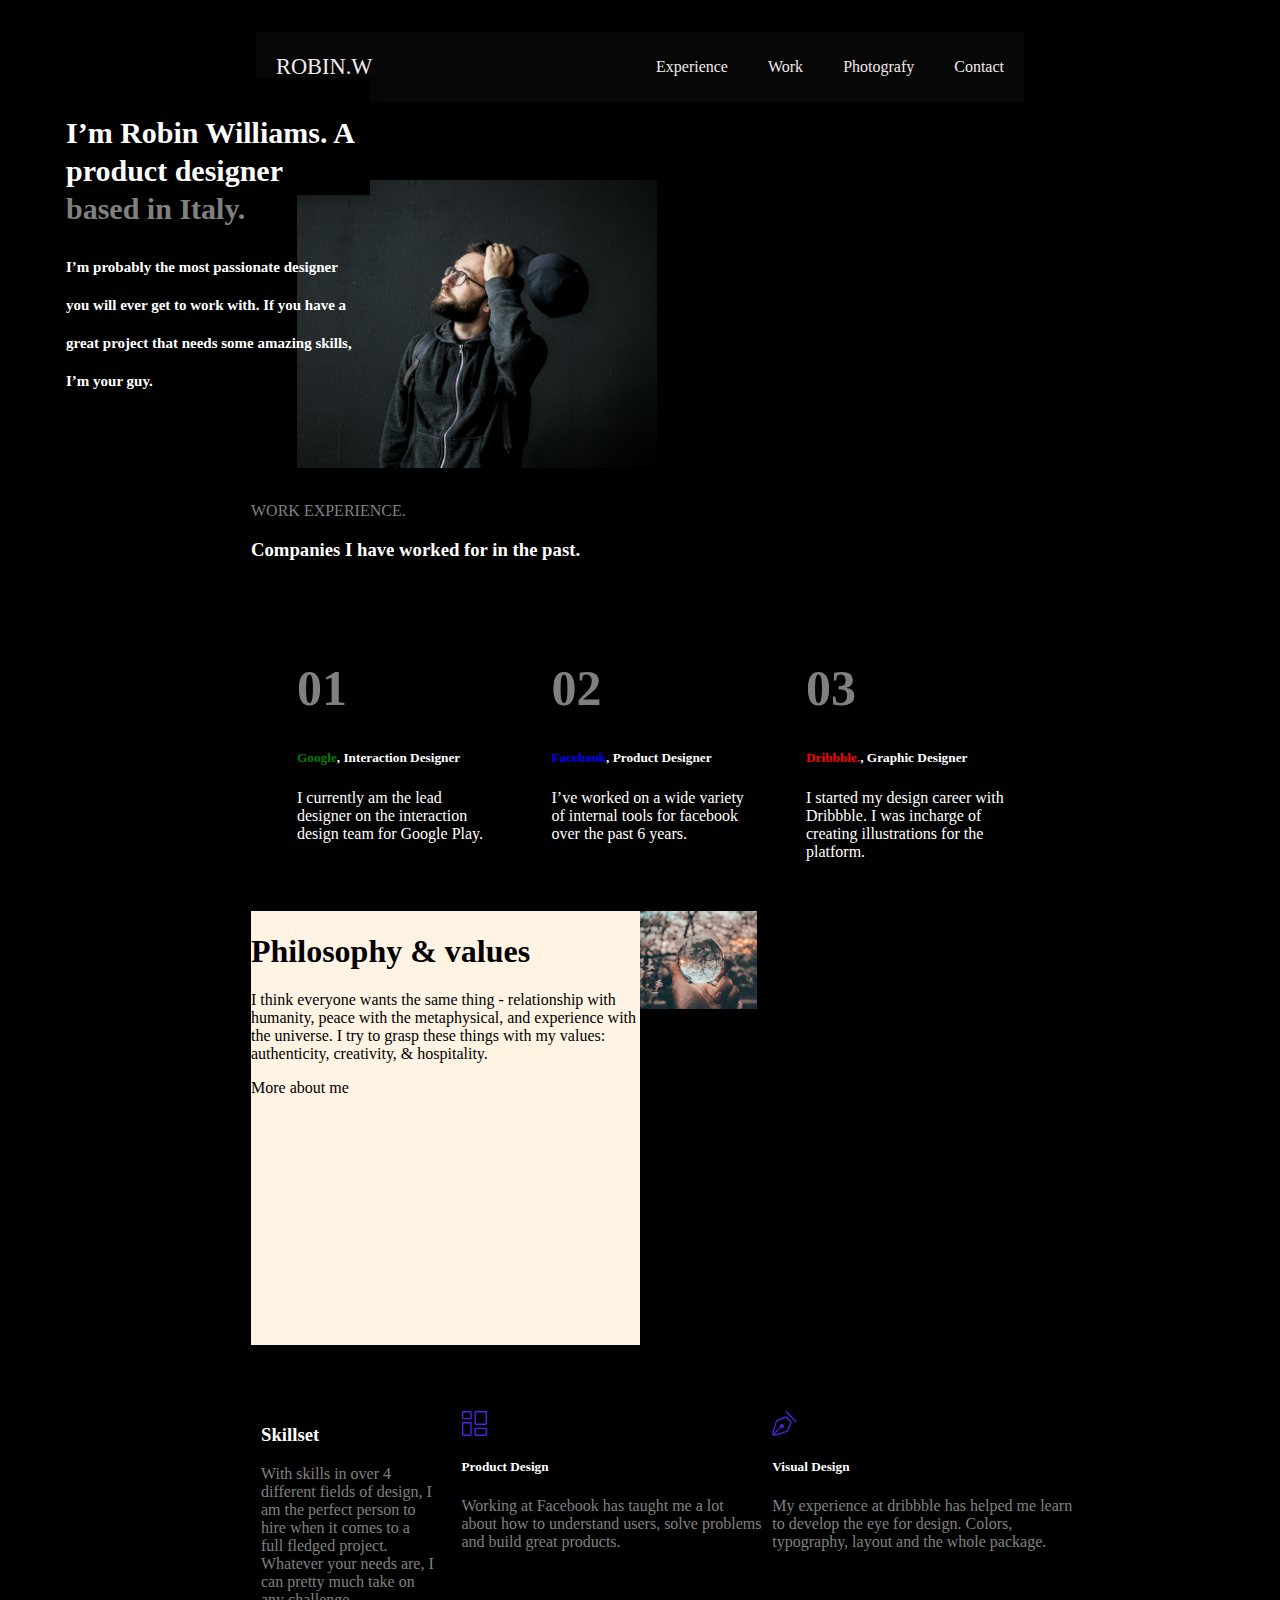
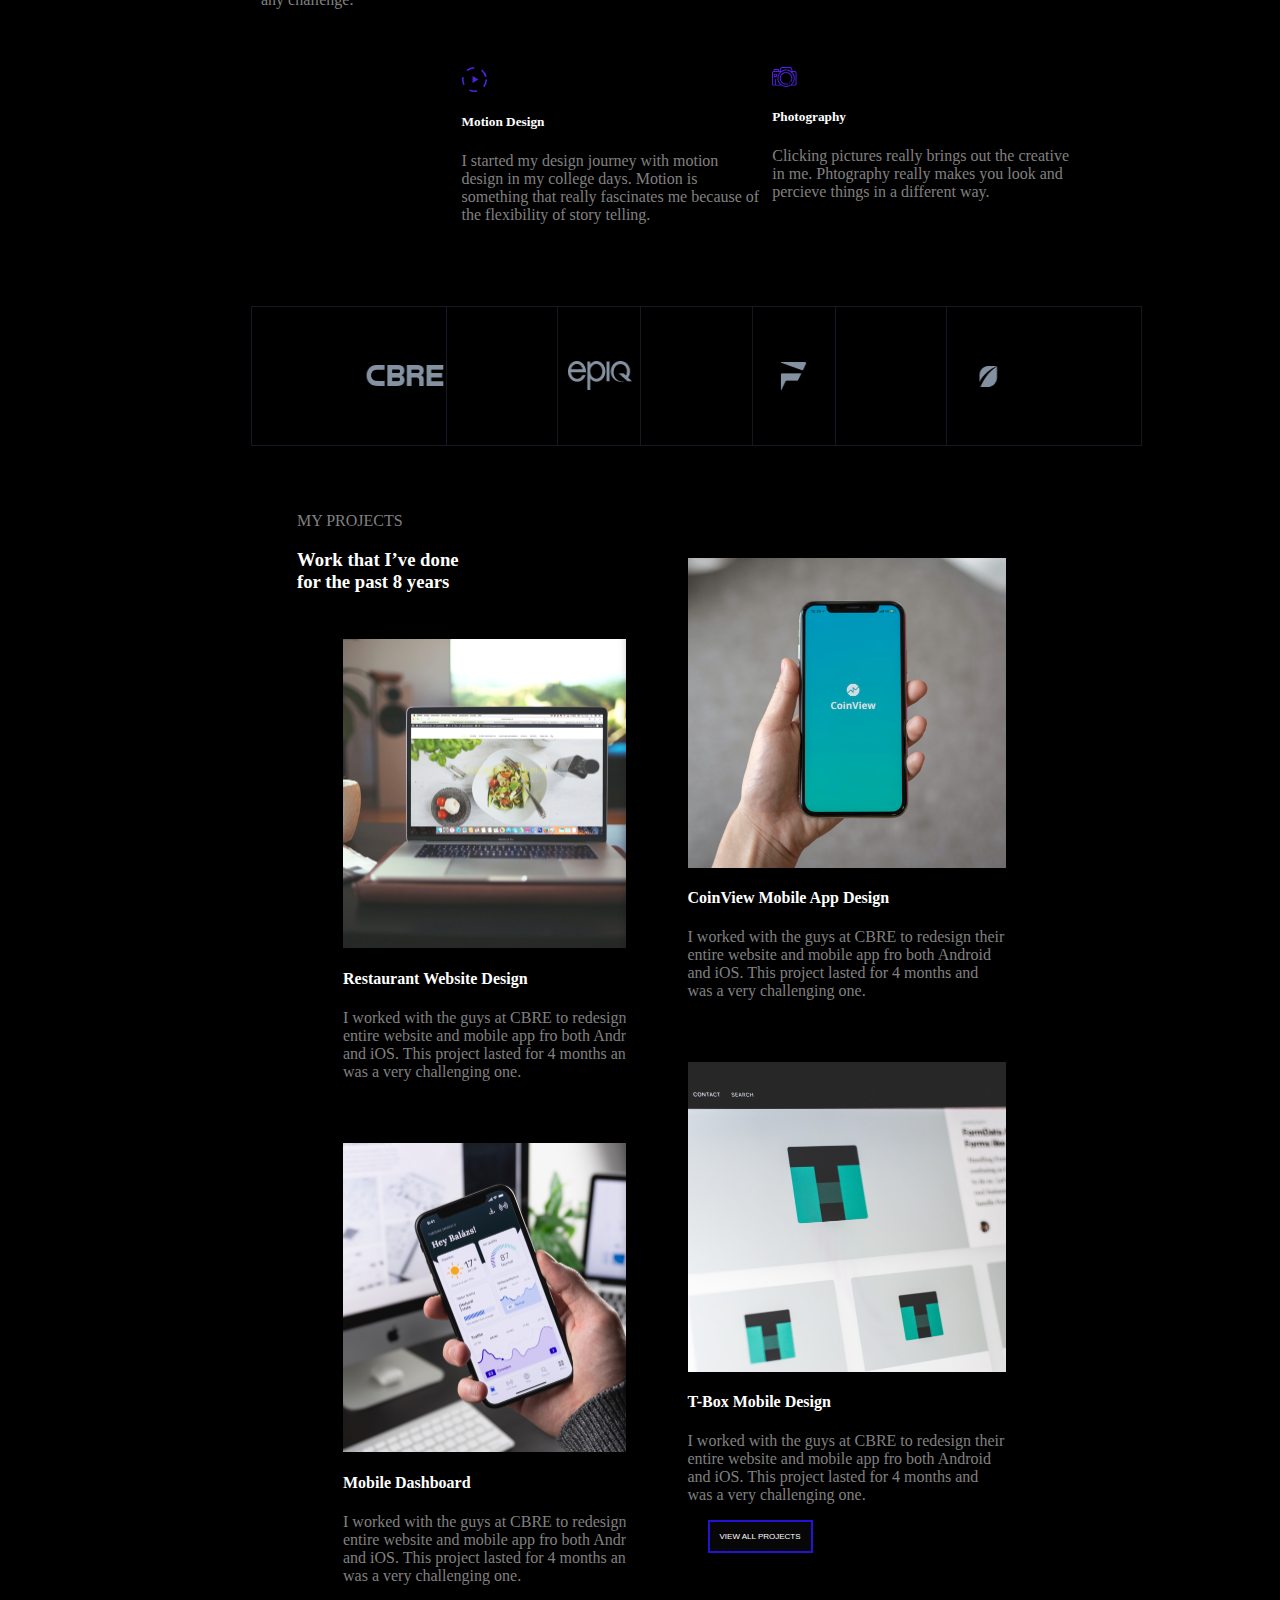
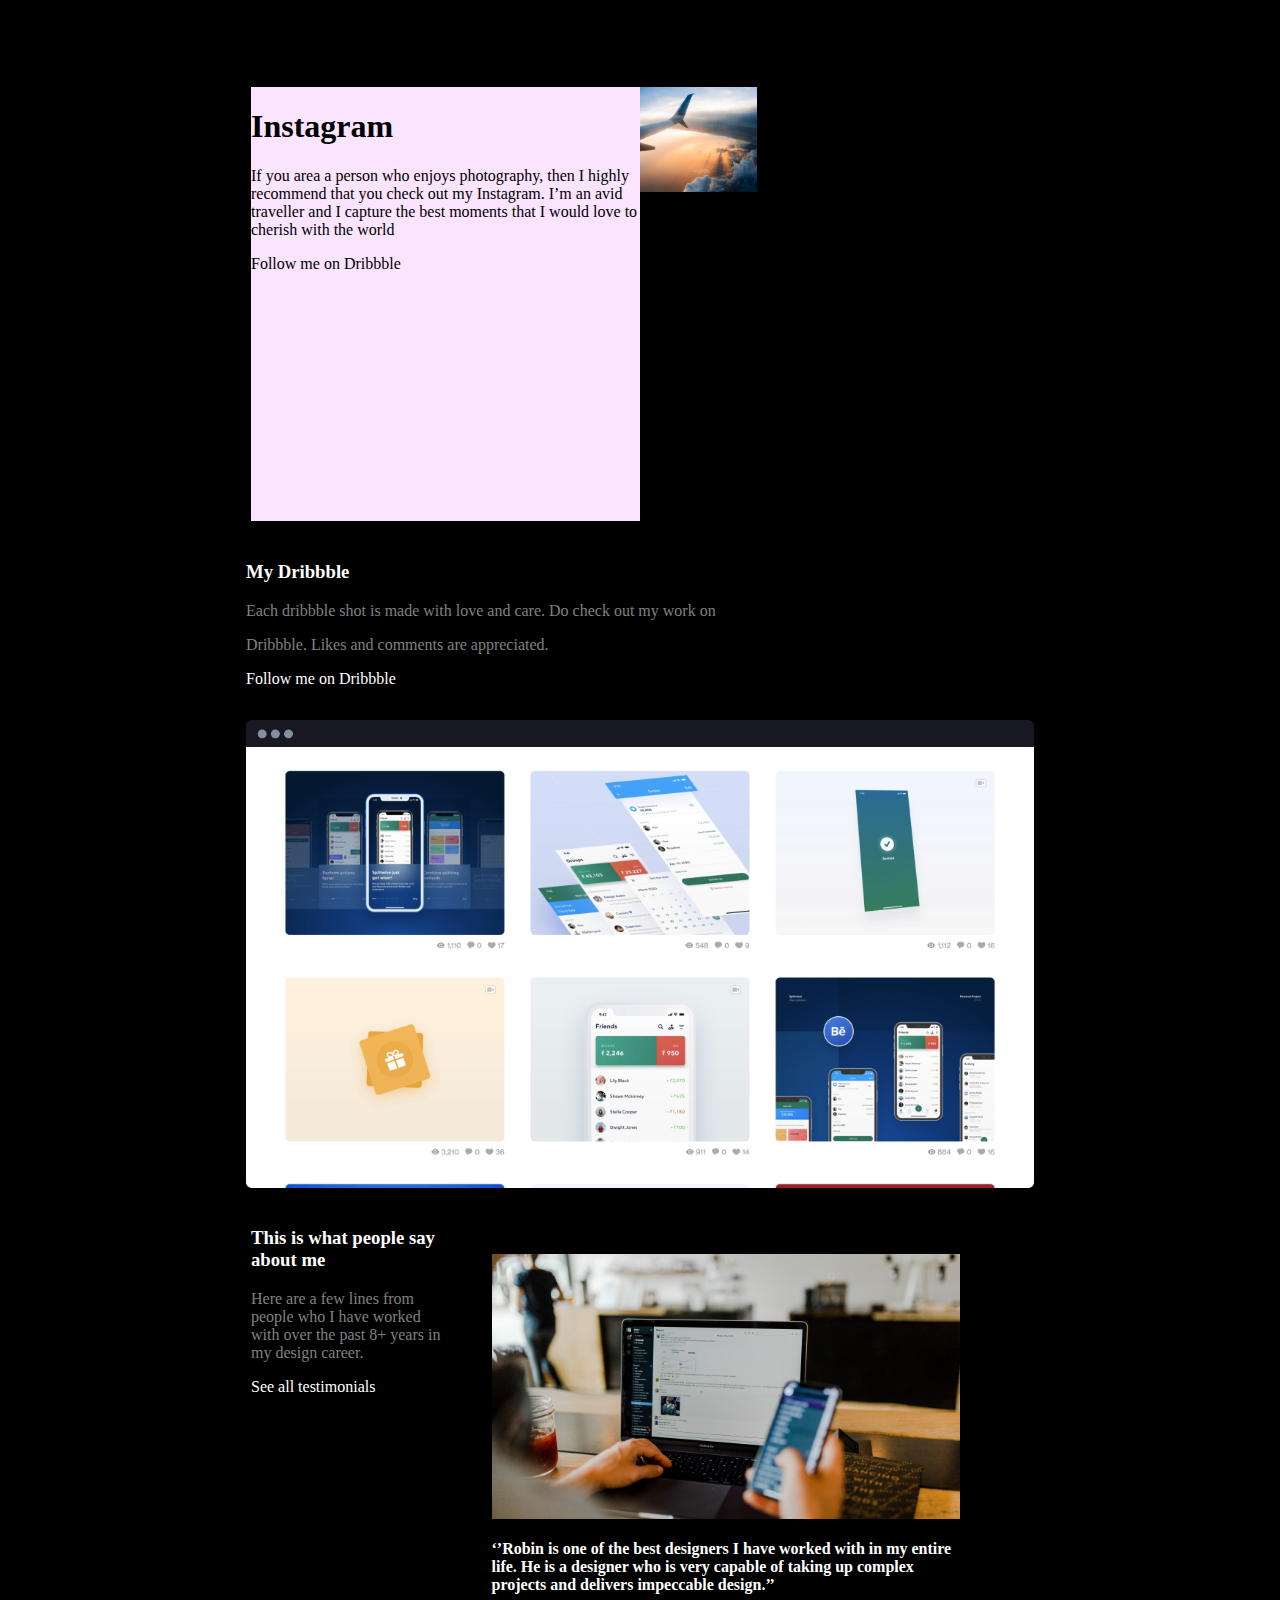
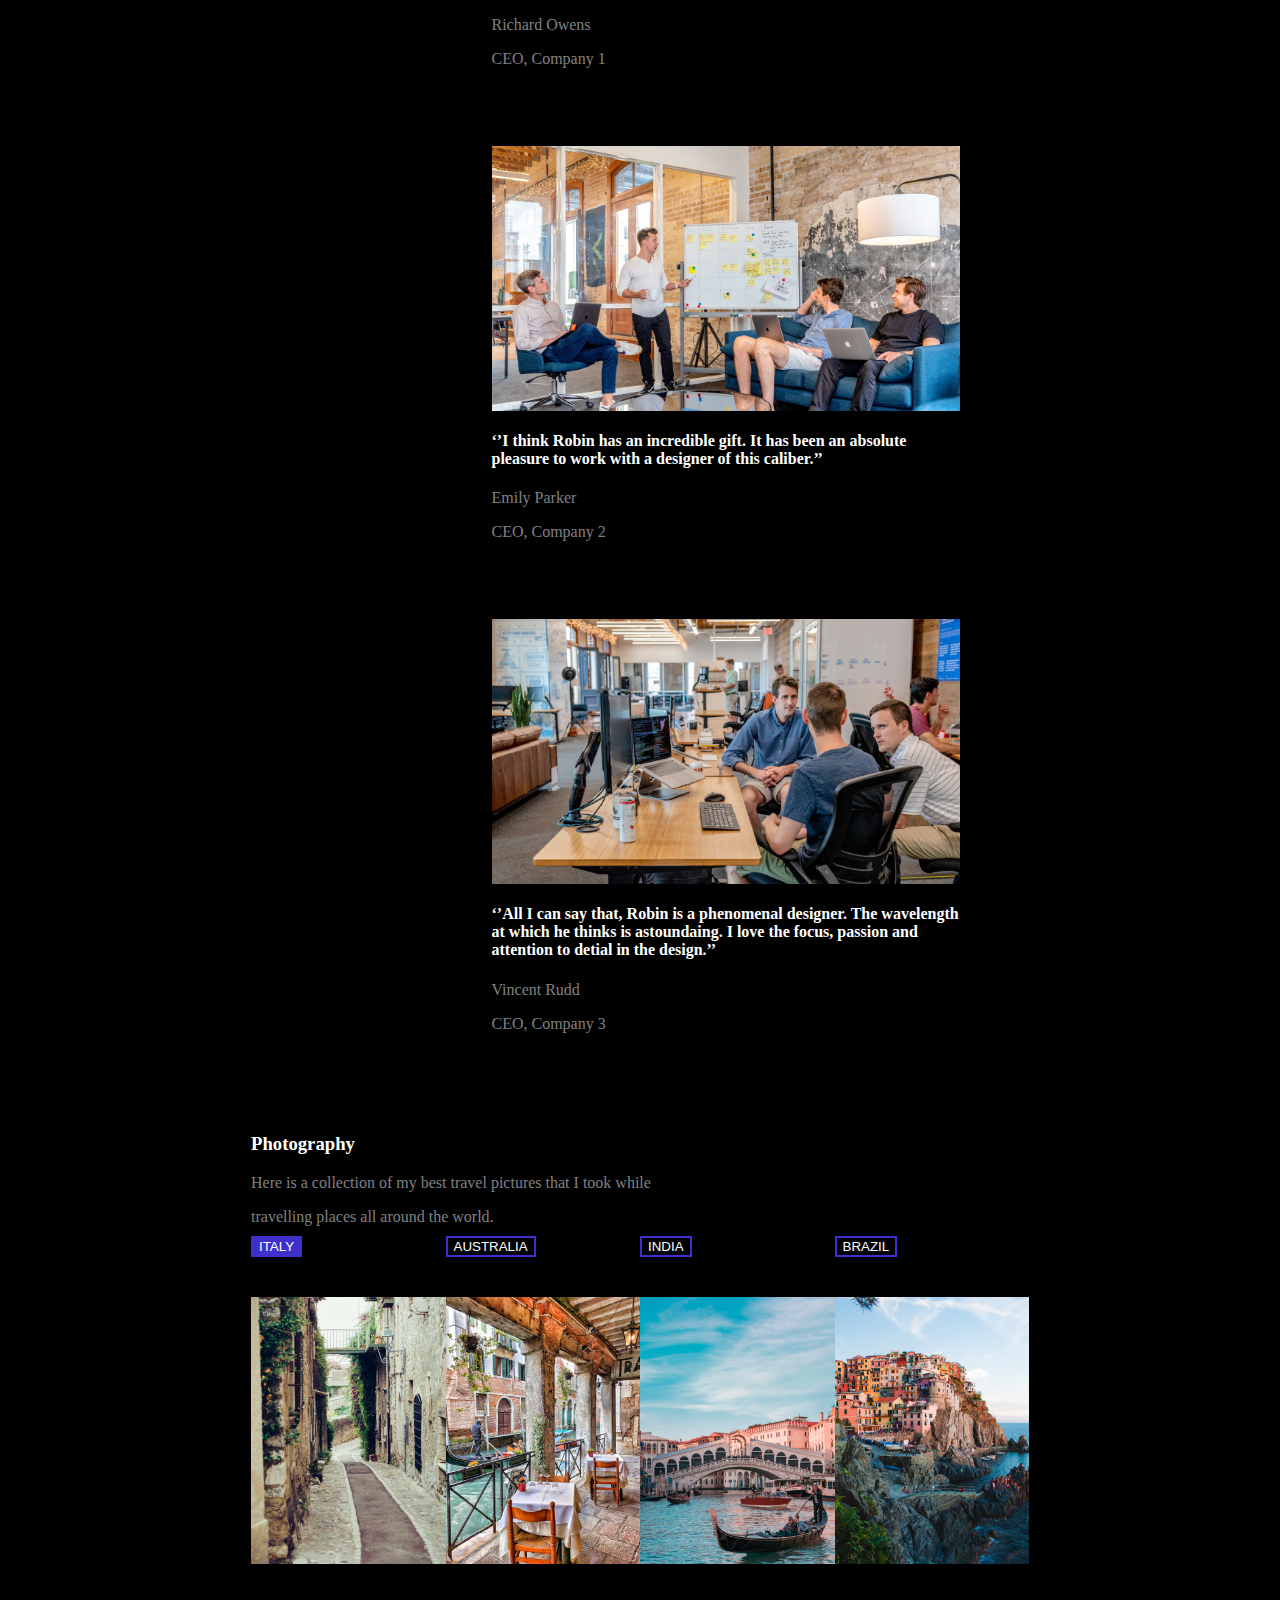
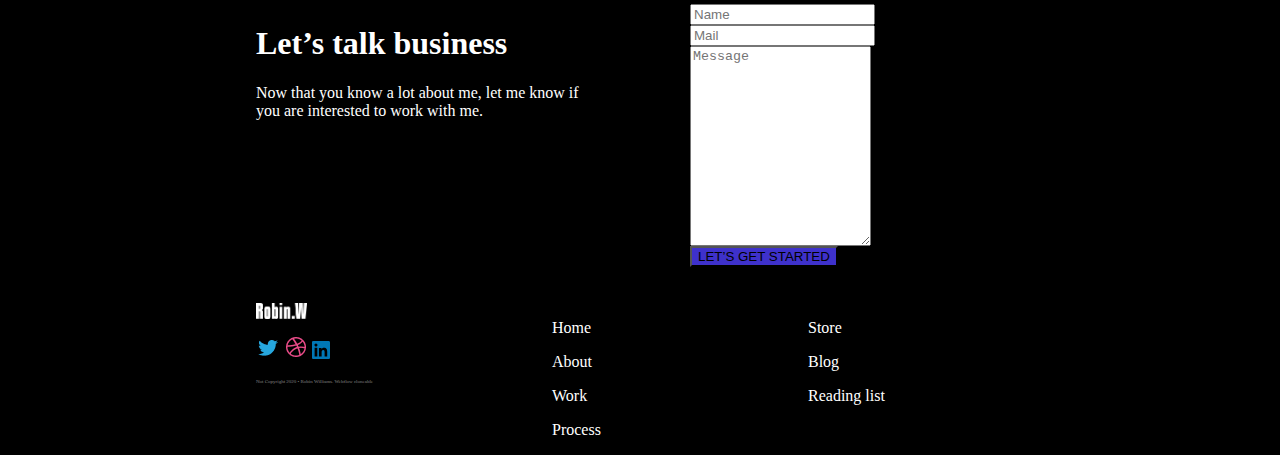
==== index.html @ e24f8866 "feat(column):change width" ====
<html lang="en">

<head>
    <meta charset="UTF-8">
    <meta name="viewport" content="width=device-width, initial-scale=1.0">
    <title>Landing</title>
    <link rel="stylesheet" href="./style/style.css">
</head>

<body class=" text-color">

    <!-- navbar -->
    <section class="navigation">
        <div class="nav-container">
            <div class="brand">
                <a href="#!">Robin.W</a>
            </div>
            <nav>
                <div class="nav-mobile">
                    <a id="nav-toggle" href="#!"><span></span></a>
                </div>
                <ul class="nav-list">
                    <li><a href="#!">Experience</a></li>
                    <li><a href="#!">Work</a></li>

                    <li><a href="#!">Photografy</a></li>
                    <li><a href="#">Contact</a></li>

                </ul>
            </nav>
        </div>


    </section>

    <!-- Sezione hero -->
    <section>
        <div class="row " style=" margin-top: 10px; ">
            <div class="card column ">
                <img src="img/Rectangle 37.png" class="hero-image" alt="hero">
            </div>
            <div class="card column hero-text ">
                <h1>I’m Robin Williams. A product designer
                    <span style="color: grey; ">based in Italy.</span></h1>
                <p>I’m probably the most passionate designer you will ever get to work with. If you have a great project that needs some amazing skills, I’m your guy.</p>
            </div>

        </div>
    </section>

    <!-- <section>
        <div class="row ">
            <div class="heroColumn column flex-item-left  ">
                <img src="img/Rectangle 37.png" class="hero-image" alt="hero">

            </div>

            <div class=" heroColumn column hero-text ">
                <h1>I’m Robin Williams. A product designer
                    <span style="color: grey; ">based in Italy.</span></h1>
                <p>I’m probably the most passionate designer you will ever get to work with. If you have a great project that needs some amazing skills, I’m your guy.</p>
            </div>
        </div>

    </section> -->

    <!--   <section>
        <div class="row  flex-container">
            <div class="card column flex-item-left  ">
                <img src="img/Rectangle 37.png" class="hero-image" alt="hero">

            </div>
          
    <div class="card column2 flex-item-right">
        <div class=" hero-text ">
            <h1>I’m Robin Williams. A product designer
                <span style="color: grey; ">based in Italy.</span></h1>
            <p>I’m probably the most passionate designer you will ever get to work with. If you have a great project that needs some amazing skills, I’m your guy.</p>
        </div>
    </div>

    </div>
    </section> -->



    <!-- Sezione subhero -->
    <section class="row " style="margin-top: 20px;">
        <div>
            <span style="color: grey; ">WORK EXPERIENCE.</span>
            <h3>Companies I have worked for in the past.
            </h3>
        </div>

    </section>
    <section>
        <section class="row ">
            <div class=" card column ">
                <div style="float:left; display:block; width:200px; height:200px; ">
                    <h1 style=" color: grey; font-size: 50px; ">01</h1>
                    <h5 class="card-title "><span style="color: green; ">Google</span>, Interaction Designer</h5>
                    <p class="card-text ">I currently am the lead designer on the interaction design team for Google Play.</p>
                </div>
            </div>
            <div class="card column ">
                <div style="float:left; display:block; width:200px; height:200px; ">
                    <h1 style="color: grey; font-size: 50px; ">02</h1>
                    <h5 class="card-title "><span style="color: blue; ">Facebook</span>, Product Designer</h5>
                    <p class="card-text ">I’ve worked on a wide variety of internal tools for facebook over the past 6 years.</p>
                </div>
            </div>
            <div class="card column ">
                <div style="float:left; display:block; width:200px; height:200px; ">
                    <h1 style="color: grey; font-size: 50px; ">03</h1>
                    <h5 class="card-title "><span style="color: red; ">Dribbble.</span>, Graphic Designer</h5>
                    <p class="card-text ">I started my design career with Dribbble. I was incharge of creating illustrations for the platform.</p>
                </div>
            </div>
            </div>
            <div style="clear:both; "></div>
        </section>

        <!-- Sezione mid-->

        <section style="justify-content:space-around; margin-top: 50px; ">
            <div class="row ">
                <div class="column mid-text" style="background-color: #FFF3E4;">
                    <h1>Philosophy & values</h1>
                    <p>I think everyone wants the same thing - relationship with humanity, peace with the metaphysical, and experience with the universe. I try to grasp these things with my values: authenticity, creativity, & hospitality.</p>
                    <p>More about me</p>
                </div>
                <div class="column">
                    <img src="img/Rectangle 38.png " alt="Philosophy " class="mid-img">
                </div>
            </div>

        </section>

        <!-- Sezione submid -->
        <section style=" margin-top: 10px; ">
            <div class="row ">
                <div class="column flex-item-left ">
                    <h3>Skillset</h3>
                    <span style="color: grey; ">With skills in over 4 different fields of design, I am the perfect person to hire when it comes to a full fledged project. Whatever your needs are, I can pretty much take on any challenge.</span>
                </div>

                <div>
                    <main class="card grid " style="margin-left: 50px; ">
                        <article>
                            <img style="width: 25px; " src="img/Vector2.svg " alt="Vector2 ">
                            <h5 class="card-title ">Product Design</h5>
                            <p class="card-text " style="color: grey; width:300px; ">Working at Facebook has taught me a lot about how to understand users, solve problems and build great products.</p>

                        </article>
                        <article>
                            <img style="width: 25px; " src="img/Group 20.svg " alt="Group 20 ">
                            <h5 class="card-title ">Visual Design</h5>
                            <p class="card-text " style="color: grey; width:300px; ">My experience at dribbble has helped me learn to develop the eye for design. Colors, typography, layout and the whole package.</p>

                        </article>
                        <article>
                            <img style="width: 25px; " src="img/Group 62.svg " alt="Group 62 ">
                            <h5 class="card-title ">Motion Design</h5>
                            <p class="card-text " style="color: grey; width:300px; ">I started my design journey with motion design in my college days. Motion is something that really fascinates me because of the flexibility of story telling. </p>
                        </article>
                        <article>
                            <img style="width: 25px; " src="img/Group 63.svg " alt="Group 63 ">
                            <h5 class="card-title ">Photography</h5>
                            <p class="card-text " style="color: grey; width:300px; ">Clicking pictures really brings out the creative in me. Phtography really makes you look and percieve things in a different way.</p>

                        </article>
                    </main>

                </div>



            </div>
        </section>

        <!--card on 2 columns-->
        <section style="justify-content:space-around; margin-top: 20px; ">
            <div class="row ">
                <div class="column "> <img src="img/Group 61.png " alt="Group 61 " style="height: 140px; width: 24vw; ">
                </div>
                <div class="column "> <img src="img/Group 62.png " alt=" Group 62 " style="height: 140px; width: 24vw; ">
                </div>
                <div class="column "> <img src="img/Group 63.png " alt=" Group 63 " style="height: 140px; width: 24vw; ">
                </div>
                <div class="column "> <img src="img/Group 142.png " alt=" Group 142 " style="height: 140px; width: 24vw; ">
                </div>
            </div>
        </section>

        <div class="row ">
            <div class="card column cardColumn ">
                <div>
                    <span style="color: grey; ">MY PROJECTS </span>

                    <h3>Work that I’ve done for the past 8 years</h3>
                </div>
                <div class="card " style="width:350px ">
                    <img src="img/Rectangle 41 (1).png " alt="Mac " style="width:100% ">
                    <h4>Restaurant Website Design</h4>
                    <span style="color: grey; ">I worked with the guys at CBRE to redesign their entire website and mobile app fro both Android and iOS. This project lasted for 4 months and was a very challenging one.</span>

                </div>
                <div class="card " style="width:350px ">
                    <img src="img/Rectangle 41 (3).png " alt="Mobile " style="width:100% ">
                    <h4>Mobile Dashboard</h4>
                    <span style="color: grey; ">I worked with the guys at CBRE to redesign their entire website and mobile app fro both Android and iOS. This project lasted for 4 months and was a very challenging one. </span>
                </div>
            </div>
            <div class="card column cardColumn " style="margin-left: 120px; ">
                <div class="card " style="width:350px ">
                    <img src="img/Rectangle 41.png " alt="Coin " style="width:100% ">
                    <h4>CoinView Mobile App Design</h4>
                    <span style="color: grey; ">I worked with the guys at CBRE to redesign their entire website and mobile app fro both Android and iOS. This project lasted for 4 months and was a very challenging one. </span>
                </div>
                <div class="card " style="width:350px ">
                    <img src="img/Rectangle 41 (2).png " alt="T.box " style="width:100% ">
                    <h4>T-Box Mobile Design</h4>
                    <span style="color: grey; ">I worked with the guys at CBRE to redesign their entire website and mobile app fro both Android and iOS. This project lasted for 4 months and was a very challenging one. </span>
                    <p></p>
                    <div class="brand ">
                        <span style="font-size: 10px; ">
                        <button class="button1 " 
                        style="background-color: rgb(7, 7, 7); border: 2px solid rgb(37, 18, 215); padding: 10px; font-size: 8px; ">VIEW ALL PROJECTS</button>

                    </span>
                    </div>
                </div>

            </div>

        </div>
        <!-- Sezione mid 2-->
        <section style=" margin-top: 20px; ">
            <div class="row ">
                <div class="column mid-text ">
                    <h1>Instagram</h1>
                    <p>If you area a person who enjoys photography, then I highly recommend that you check out my Instagram. I’m an avid traveller and I capture the best moments that I would love to cherish with the world</p>
                    <p>Follow me on Dribbble</p>
                </div>
                <div class="column">
                    <img src="img/Rectangle 38 (1).png " alt="sky " class="mid-img ">

                </div>
            </div>

        </section>



        <!-- Dribbel -->
        <section style="margin-top: 20px; ">
            <div class="row ">
                <div class="row ">
                    <h3>My Dribbble</h3>
                    <span style="color: grey; ">Each dribbble shot is made with love and care. Do check out my work on </span>
                    <p></p><span style="color: grey; "> Dribbble. Likes and comments are appreciated.</span>

                    <p>Follow me on Dribbble</p>

                </div>
                <p></p>
                <div class="row ">
                    <img src="img/Group 76.png " alt="dribble " style="width: 100%; ">
                </div>
            </div>
        </section>

        <!--Sezione card column-->
        <section style="margin-top: 20px; ">
            <div class="row ">
                <div class="column ">
                    <di>
                        <h3>This is what people say about me</h3>
                        <span style="color: grey; ">Here are a few lines from people who I have worked with over the past 8+ years in my design career. </span>
                        <p>See all testimonials</p>
                    </di>
                </div>
                <div class="column cardColumn ">
                    <div class="card " style="width:500px ">
                        <img src="img/Rectangle 51.png " alt="Richard " style="width:100% ">
                        <h4>‘’Robin is one of the best designers I have worked with in my entire life. He is a designer who is very capable of taking up complex projects and delivers impeccable design.’’</h4>
                        <p><span style="color: grey; ">Richard Owens </span></p>
                        <p><span style="color: grey; ">CEO, Company 1</span></p>
                    </div>
                    <div class="card " style="width:500px ">
                        <img src="img/Rectangle 51 (1).png " alt="Emily " style="width:100% ">
                        <h4>‘’I think Robin has an incredible gift. It has been an absolute pleasure to work with a designer of this caliber.’’</h4>
                        <p><span style="color: grey; ">Emily Parker </span></p>
                        <p><span style="color: grey; ">CEO, Company 2 </span></p>
                    </div>
                    <div class="card " style="width:500px ">
                        <img src="img/Rectangle 51 (2).png " alt="Vincent " style="width:100% ">
                        <h4>‘’All I can say that, Robin is a phenomenal designer. The wavelength at which he thinks is astoundaing. I love the focus, passion and attention to detial in the design.’’</h4>
                        <p><span style="color: grey; ">Vincent Rudd </span></p>
                        <p><span style="color: grey; ">CEO, Company 3 </span></p>
                    </div>
                </div>

            </div>
        </section>
        <!--Sezione image-->
        <section style="justify-content:flex-start ">
            <div class=" row ">
                <h3>Photography</h3>
                <span style="color: grey; ">Here is a collection of my best travel pictures that I took while  </span>
                <p></p><span style="color: grey; "> travelling places all around the world. </span>
            </div>

            <div class="row " style=" margin-top: 10px; ">
                <div class="column "> <button class="button1 " style="background-color: rgb(62, 49, 203); ">ITALY</button>
                </div>
                <div class="column "> <button class="button1 ">AUSTRALIA</button>
                </div>
                <div class="column "> <button class="button1 ">INDIA</button>
                </div>
                <div class="column "> <button class="button1 ">BRAZIL</button>
                </div>
            </div>

            <div class="row " style="margin-top: 20px; ">
                <div class="column ">
                    <img src="img/Rectangle 47.png " alt="way " style="width: 100%; ">
                </div>
                <div class="column ">
                    <img src="img/Rectangle 48.png " alt="eat " style="width: 100%; ">
                </div>
                <div class="column ">
                    <img src="img/Rectangle 49.png " alt="Venice " style="width: 100%; ">
                </div>
                <div class="column ">
                    <img src="img/Rectangle 50.png " alt="City " style="width: 100%; ">
                </div>
            </div>
        </section>
        <!--Sezione contact-->
        <section style="margin-top: 20px; ">
            <main class="grid ">
                <article>
                    <div>
                        <h1>Let’s talk business</h1>
                        <p>Now that you know a lot about me, let me know if you are interested to work with me.</p>
                    </div>
                </article>
                <article>
                    <form>
                        <div class="form-group ">
                            <label for="fname "></label>
                            <input type="text " id="fname " name="name " placeholder="Name " required>
                        </div>

                        <div class="form-group ">
                            <label for="email "></label>
                            <input type="text " id="lname " name="lastname " placeholder="Mail " required></div>

                        <div class="form-group ">
                            <label for="message "></label>
                            <textarea id="message " name="message " placeholder="Message " style="height:200px " required></textarea>
                        </div>

                        <button style="background-color: rgb(62, 49, 203); " type=" submit " class="btn dropbtn ">LET’S GET STARTED</button>
                    </form>
                </article>
            </main>
        </section>
        <!-- footer -->
        <footer style="margin-top: 20px; ">
            <main class="grid " style="grid-gap: 0px; ">
                <article>
                    <div>
                        <img src="/img/logo.png " style="width: 20%; " alt="logo ">
                        <p></p>
                        <img src="img/Twitter Logo 1.png " alt=" Twitter ">
                        <img src="img/Dribbble Logo 1.png " alt=" Dribble ">
                        <img src="img/linkedin.svg " alt="linkedin ">
                        <p></p>
                        <span style="color: grey; font-size: 5px; ">Not Copyright 2020 • Robin Williams. Webflow cloneable </span>
                        </span>
                    </div>
                </article>

                <article>
                    <div>
                        <ul style="list-style-type: none ">
                            <li>Home</li>
                            <p></p>
                            <li>About</li>
                            <p></p>
                            <li>Work</li>
                            <p></p>
                            <li>Process</li>
                        </ul>
                    </div>
                </article>

                <article>
                    <div>
                        <ul style="list-style-type: none ">
                            <li>Store</li>
                            <p></p>
                            <li>Blog</li>
                            <p></p>
                            <li>Reading list</li>
                            <p></p>
                            <li></li>
                        </ul>
                    </div>
                </article>
            </main>
        </footer>
</body>

</html>

</html>
---- style/style.css ----
@charset "UTF-8";
body,
html {
  height: 100%;
  background-color: black;
  font-family: Sen, Helvetica, sans-serif;
}

.page {
  padding: 40px, 72px;
  display: flex;
  flex-wrap: wrap;
}

body {
  max-width: 50rem;
  min-height: unset;
  padding: 1rem;
  background: var(--color-off-white);
  margin: 1rem auto;
}

.my-element {
  display: flex;
}

@media only screen and (min-width: 360px) {
  /* For tablets: */
  .img {
    width: 5%;
  }

  .card {
    flex-direction: column;
  }
}
.navigation {
  height: 70px;
  background: rgb(7, 7, 7);
}

.nav-container {
  max-width: 1000px;
  margin: 0 auto;
}

.brand {
  position: absolute;
  padding-left: 20px;
  float: left;
  line-height: 70px;
  text-transform: uppercase;
  font-size: 1.4em;
}
.brand a,
.brand a:visited {
  color: #f1eaea;
  text-decoration: none;
}

nav {
  float: right;
}
nav ul {
  list-style: none;
  margin: 0;
  padding: 0;
}
nav ul li {
  float: left;
  position: relative;
}
nav ul li a {
  display: block;
  padding: 10px 20px 0 20px;
  line-height: 50px;
  background: rgb(7, 7, 7);
  color: #f1eaea;
  text-decoration: none;
}
nav ul li a::before {
  transition: 300ms;
  height: 5px;
  content: "";
  position: absolute;
  background-color: #00f846;
  width: 0%;
  bottom: 0px;
}
nav ul li a:hover::before {
  width: 70%;
}
nav ul li a:not(:only-child):after {
  padding-left: 4px;
  content: " ▾";
}
nav ul li ul li {
  min-width: 190px;
}
nav ul li ul li a {
  padding: 15px;
  line-height: 20px;
}

.nav-dropdown {
  display: none;
  position: absolute;
  z-index: 1;
  box-shadow: 0 3px 12px rgba(0, 0, 0, 0.15);
}

.nav-mobile {
  display: none;
  position: absolute;
  top: 0;
  right: 0;
  background: rgb(7, 7, 7);
  height: 70px;
  width: 70px;
}

@media only screen and (max-width: 799px) {
  .nav-mobile {
    display: block;
  }

  nav {
    width: 100%;
    padding: 70px 0 15px;
  }
  nav ul {
    display: none;
  }
  nav ul li {
    float: none;
  }
  nav ul li a {
    padding: 15px;
    line-height: 20px;
  }
  nav ul li a:hover::before {
    width: 20%;
  }
  nav ul li ul li a {
    padding-left: 30px;
  }

  .nav-dropdown {
    position: static;
  }
}
#nav-toggle {
  position: absolute;
  left: 18px;
  top: 22px;
  cursor: pointer;
  padding: 10px 35px 16px 0px;
}
#nav-toggle span,
#nav-toggle span:before,
#nav-toggle span:after {
  cursor: pointer;
  border-radius: 1px;
  height: 5px;
  width: 35px;
  background: #00f846;
  position: absolute;
  display: block;
  content: "";
  transition: all 300ms ease-in-out;
}
#nav-toggle span:before {
  top: -10px;
}
#nav-toggle span:after {
  bottom: -10px;
}
#nav-toggle.active span {
  background-color: transparent;
}
#nav-toggle.active span:before, #nav-toggle.active span:after {
  top: 0;
}
#nav-toggle.active span:before {
  transform: rotate(45deg);
}
#nav-toggle.active span:after {
  transform: rotate(-45deg);
}

@media screen and (min-width: 799px) {
  .nav-list {
    display: block !important;
  }
}
/* The hero image */
.hero-image {
  width: 3250px;
  height: 300px;
  background-image: linear-gradient(rgba(0, 0, 0, 0.5), rgba(0, 0, 0, 0.5));
  /* Set a specific height */
  height: 60vh;
  width: 47vw;
  /* Position and center the image to scale nicely on all screens */
  background-position: left;
  background-repeat: no-repeat;
  position: relative;
  margin: 0%;
}

.hero-text {
  position: absolute;
  width: 120px;
  height: 259px;
  left: 780px;
  top: 110px;
  font-size: 20px;
  background-color: none;
}

.rectangle {
  position: relative;
  width: 900px;
  height: 900px;
  left: 540px;
  top: 0px;
}

.heroColumn {
  flex-direction: column-reverse;
}

@media (min-width: 360px) {
  .hero-image {
    position: relative;
    width: 360px;
    height: 288px;
    left: 0px;
    top: 22px;
  }

  .hero-text {
    position: absolute;
    width: 320px;
    height: 117px;
    left: 20px;
    top: 48px;
    font-size: 15px;
    font-style: normal;
    font-weight: 700;
    line-height: 38px;
    display: flex;
    align-items: center;
  }
}
* {
  box-sizing: border-box;
}

/* Style the counter cards */
.card {
  box-shadow: 0 4px 8px 0 rgba(0, 0, 0, 0.2);
  padding: 16px;
  text-align: left;
  background-color: #000000;
  color: white;
  justify-content: space-between;
  margin: 30px;
}

.cardColumn {
  flex-direction: column;
}

.card2 {
  height: 600px;
  margin: 0;
}

.cards {
  float: left;
  display: block;
  width: 50%;
  height: 50px;
}

@media screen and (min-width: 360px) {
  .cardColumn {
    width: 50%;
  }
}
.text-color {
  color: rgb(255, 255, 255);
  font-family: "Sen";
}

.button1 {
  background-color: rgb(0, 0, 0);
  color: rgb(255, 255, 255);
  border: 2px solid rgb(62, 49, 203);
}

/* Float four columns side by side */
.column {
  float: left;
  width: 25%;
}

.column2 {
  justify-content: flex-start;
  width: 50px;
  position: absolute;
}

.column3 {
  padding-left: 330px;
  justify-content: flex-end;
  width: 50px;
  position: absolute;
}

/* Responsive columns */
@media screen and (min-width: 360px) {
  .column {
    display: block;
    margin-bottom: 20px;
  }
}
/* Remove extra left and right margins, due to padding */
.row {
  margin: 0 -5px;
}

/* Clear floats after the columns */
.row:after {
  content: "";
  display: table;
  clear: both;
}

.wrapper.grid {
  display: -ms-grid;
  display: grid;
  grid-auto-columns: 1fr;
  grid-column-gap: 0px;
  grid-row-gap: 16px;
  -ms-grid-columns: 1fr 1fr;
  grid-template-columns: 1fr 1fr;
  -ms-grid-rows: auto;
  grid-template-rows: auto;
}

.wrapper {
  width: 100%;
  height: 100%;
  max-width: 1920px;
  margin-right: auto;
  margin-left: auto;
}

.flex-container {
  display: flex;
  flex-direction: row;
  font-size: 30px;
  text-align: center;
}

.flex-item-left {
  padding: 10px;
  flex: 25%;
}

.flex-item-right {
  padding: 10px;
  flex: 50%;
}

/* Responsive layout - makes a one column-layout instead of two-column layout */
@media screen and (min-width: 360px) {
  .flex-container {
    flex-direction: column;
  }
}
.grid {
  display: grid;
  grid-template-columns: repeat(auto-fill, minmax(200px, 1fr));
  grid-gap: 100px;
  align-items: normal;
}

/* .grid>article {
    box-shadow: 2px 2px 6px 0px rgba(0, 0, 0, 0.3);
} */
.grid > article img {
  max-width: 100%;
}

.rectangle {
  box-sizing: content-box;
}

.mid-text {
  background-color: #FBE4FF;
  color: black;
  width: 50%;
  height: 50%;
}

.mid-img {
  width: 100px;
}

@media only screen and (min-width: 360px) {
  /* For tablets: */
  .mid-img {
    width: 60%;
  }
}
/* @import "_normalize"; *//*# sourceMappingURL=style.css.map */
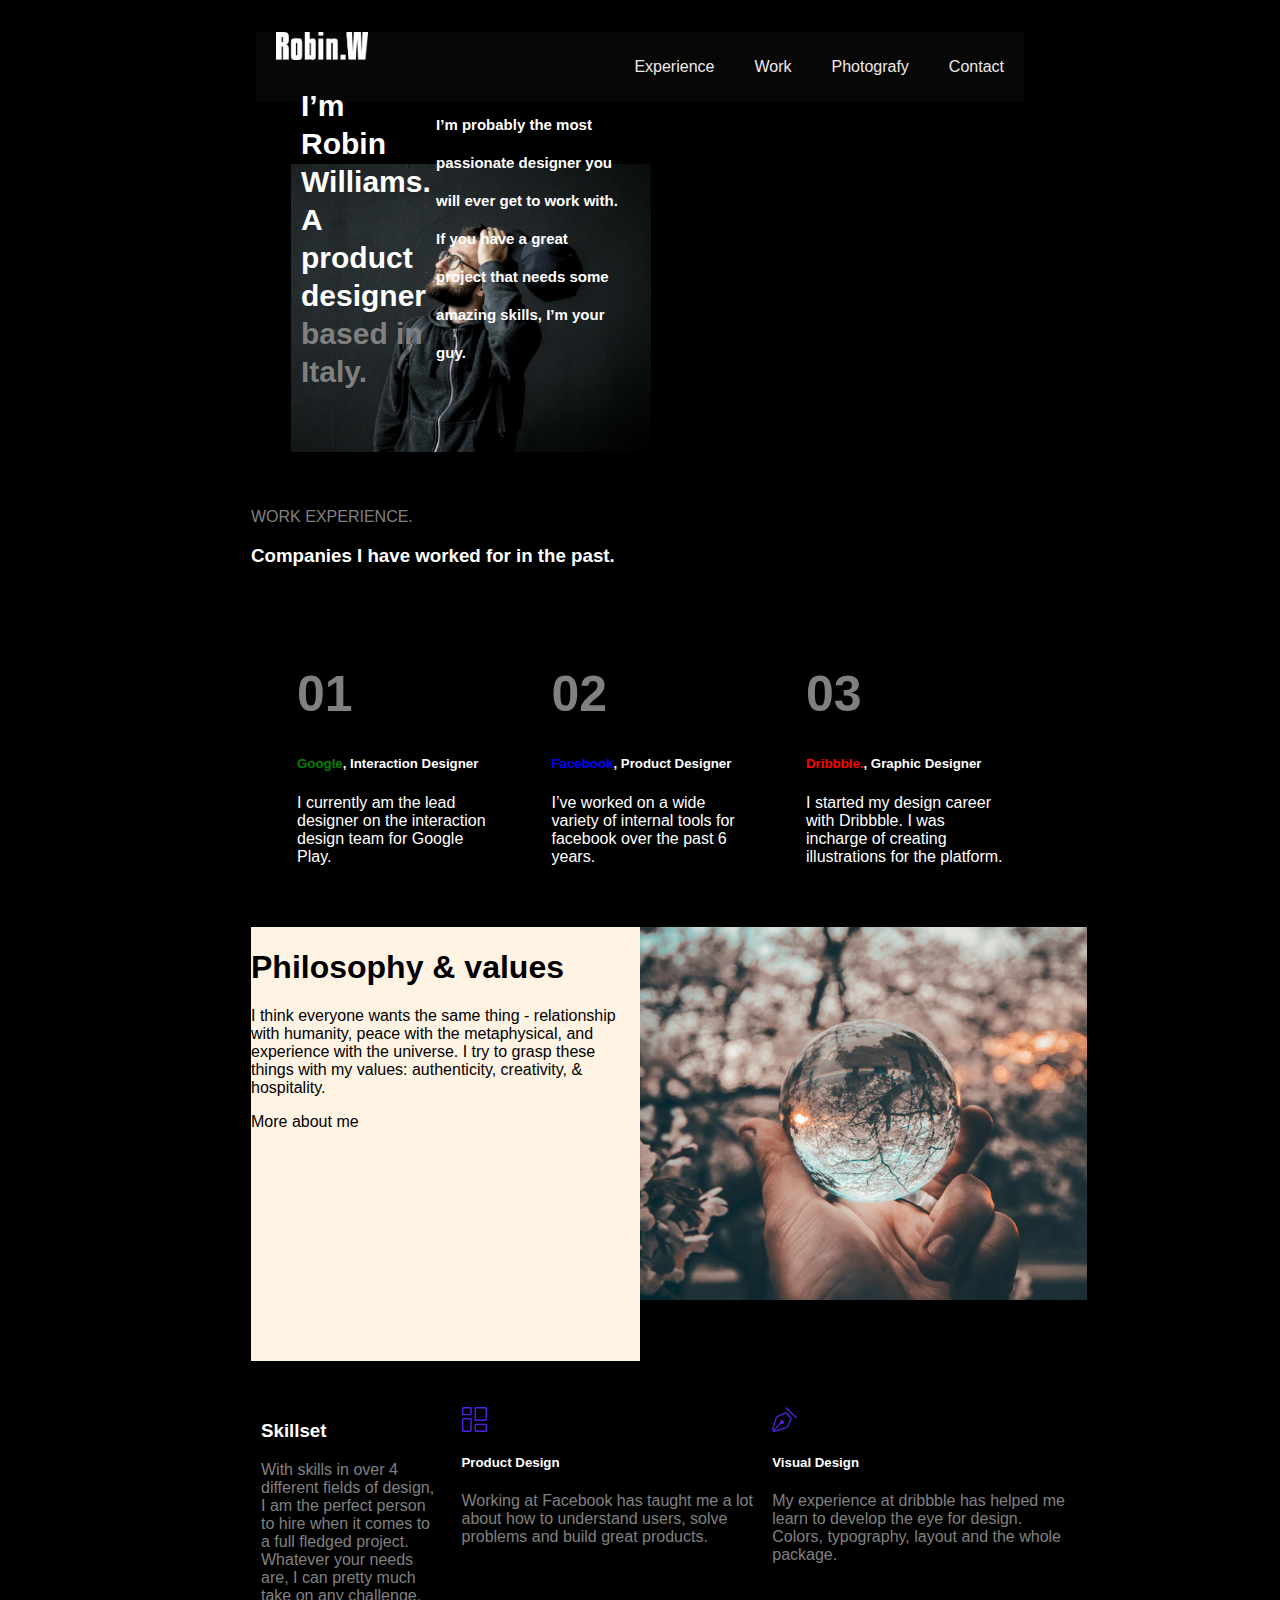
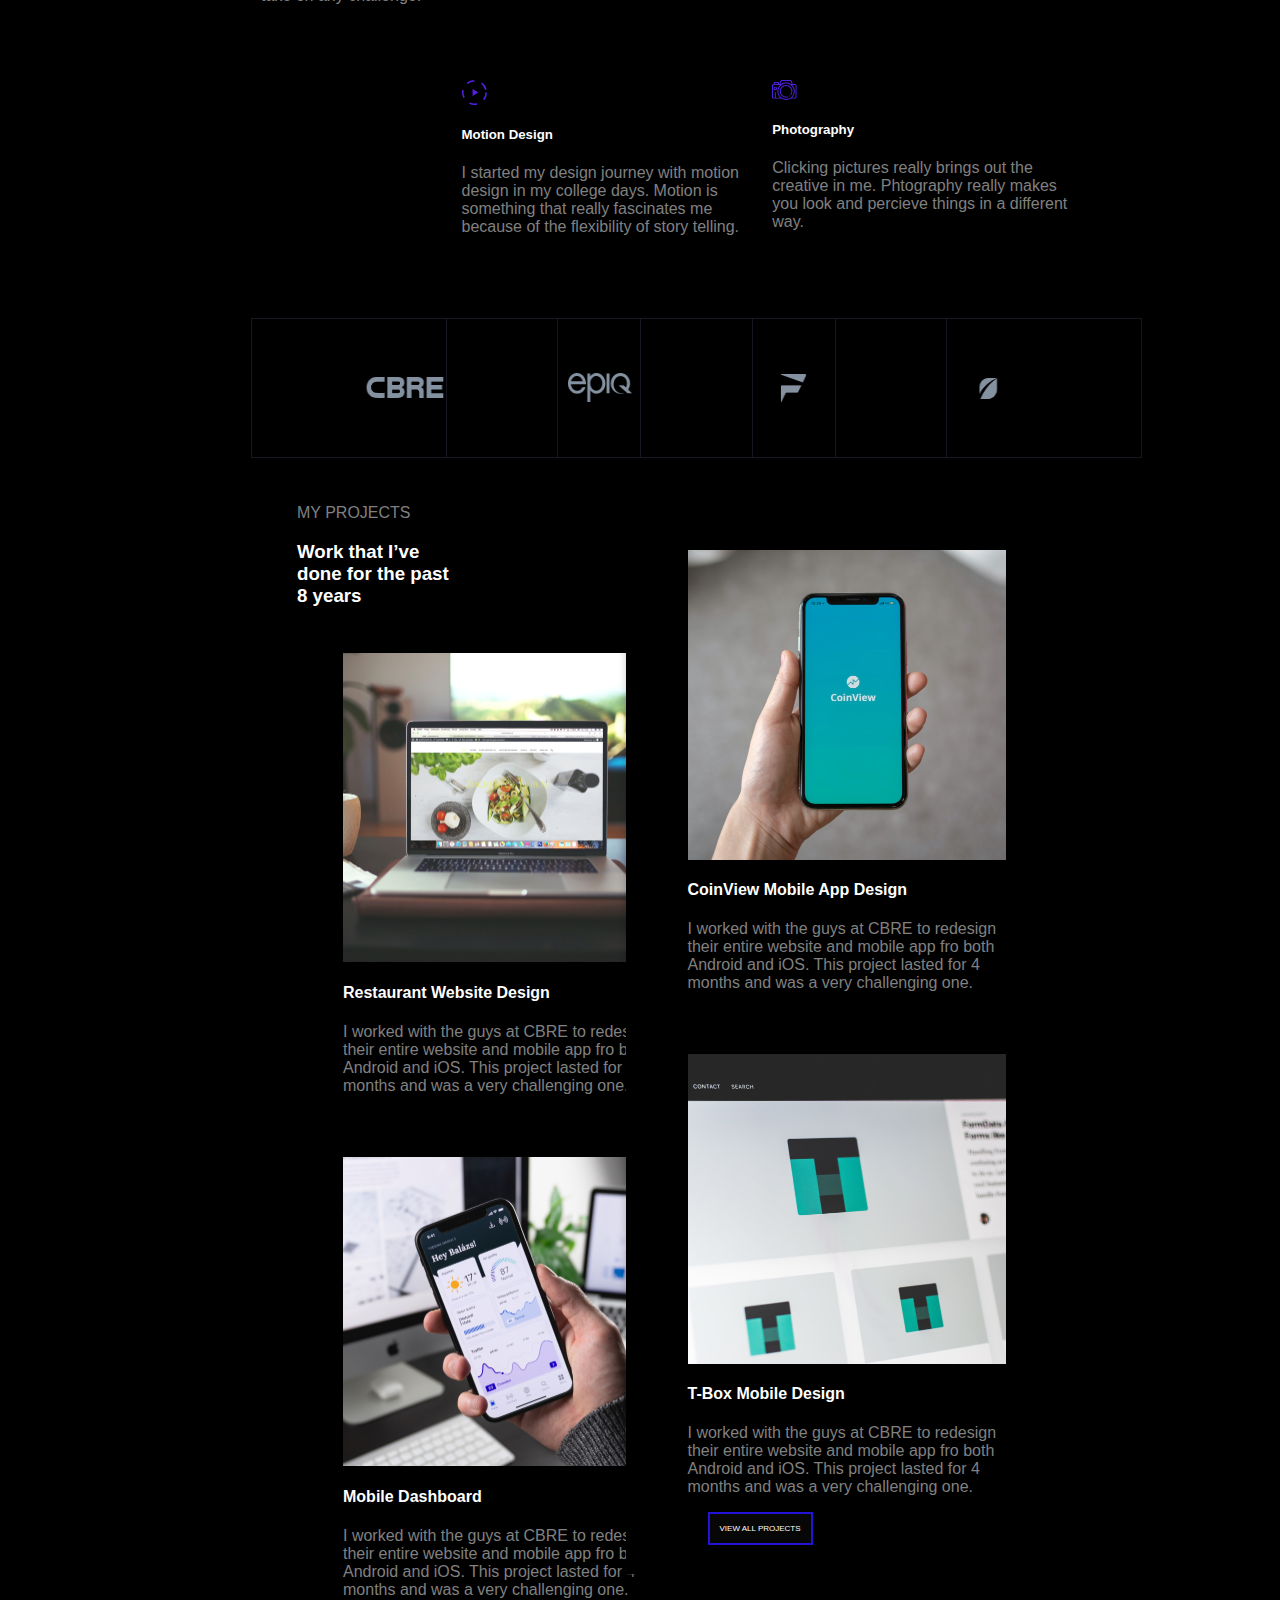
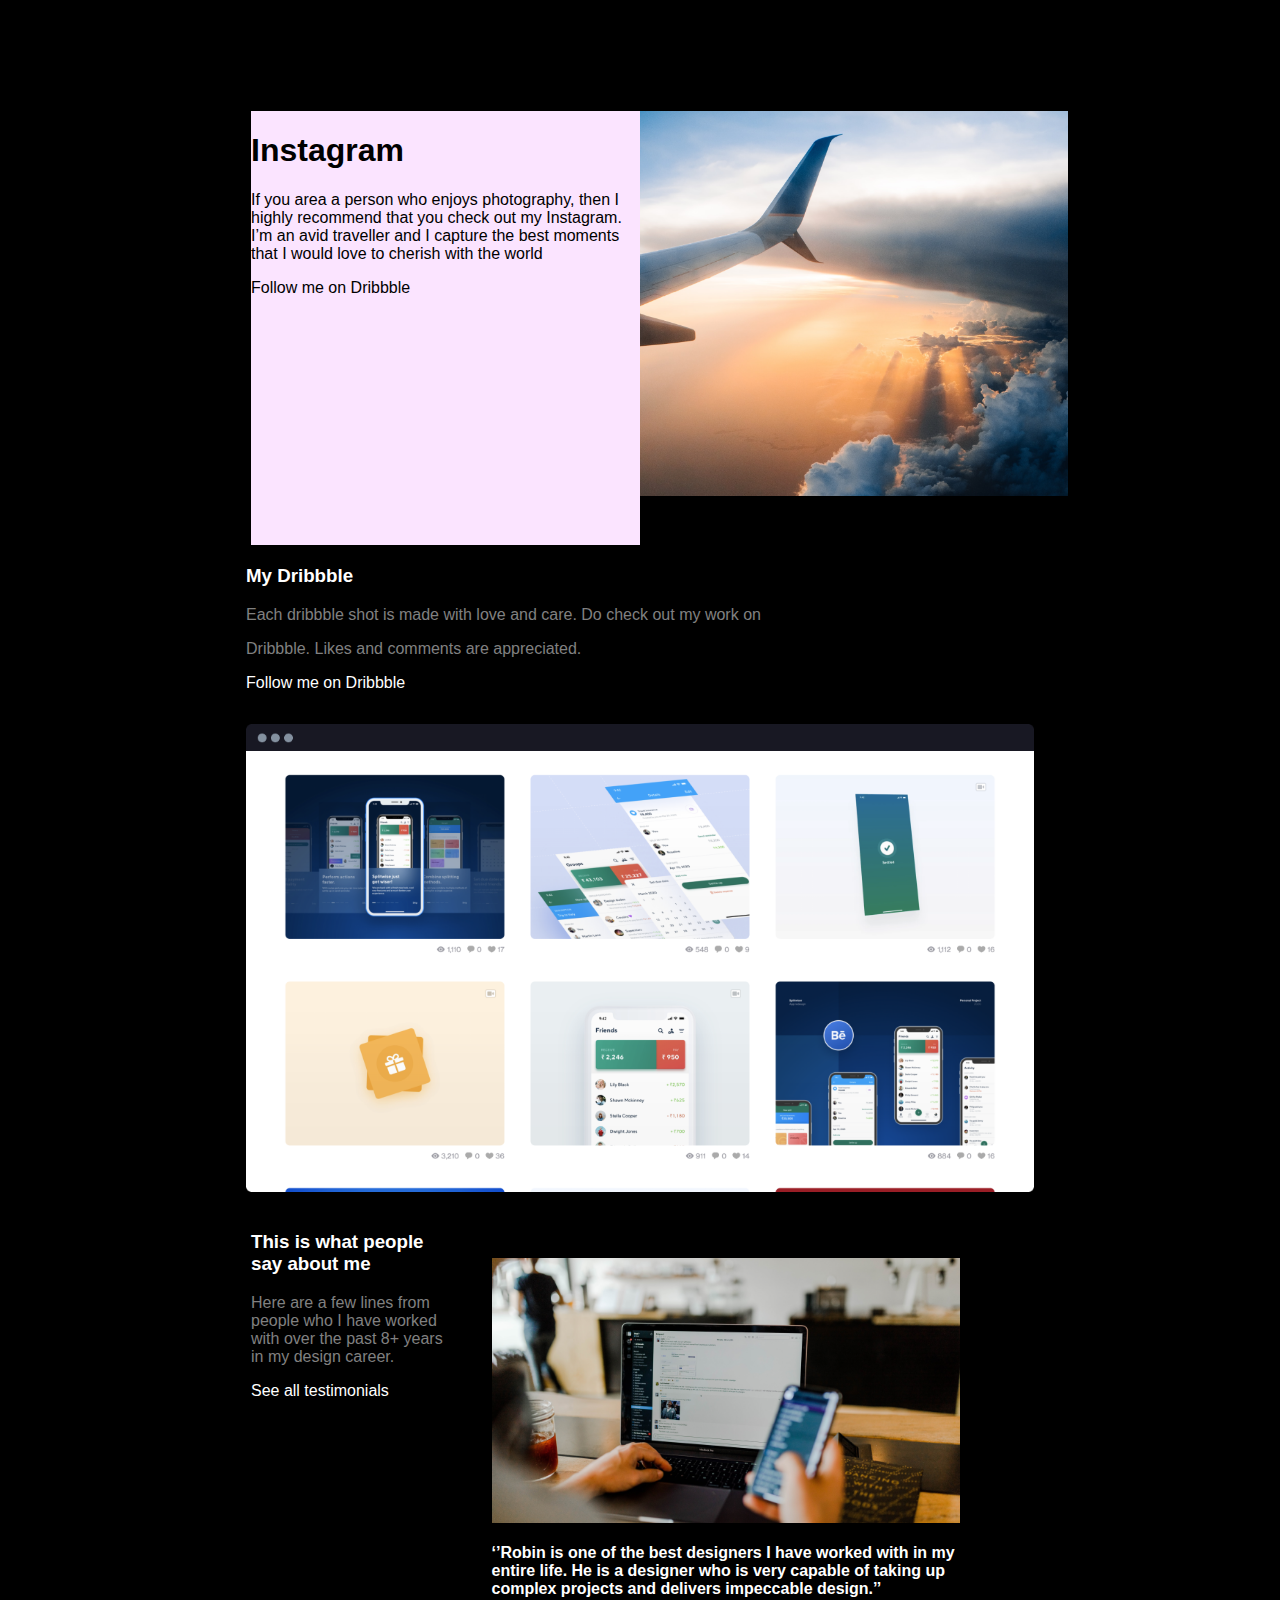
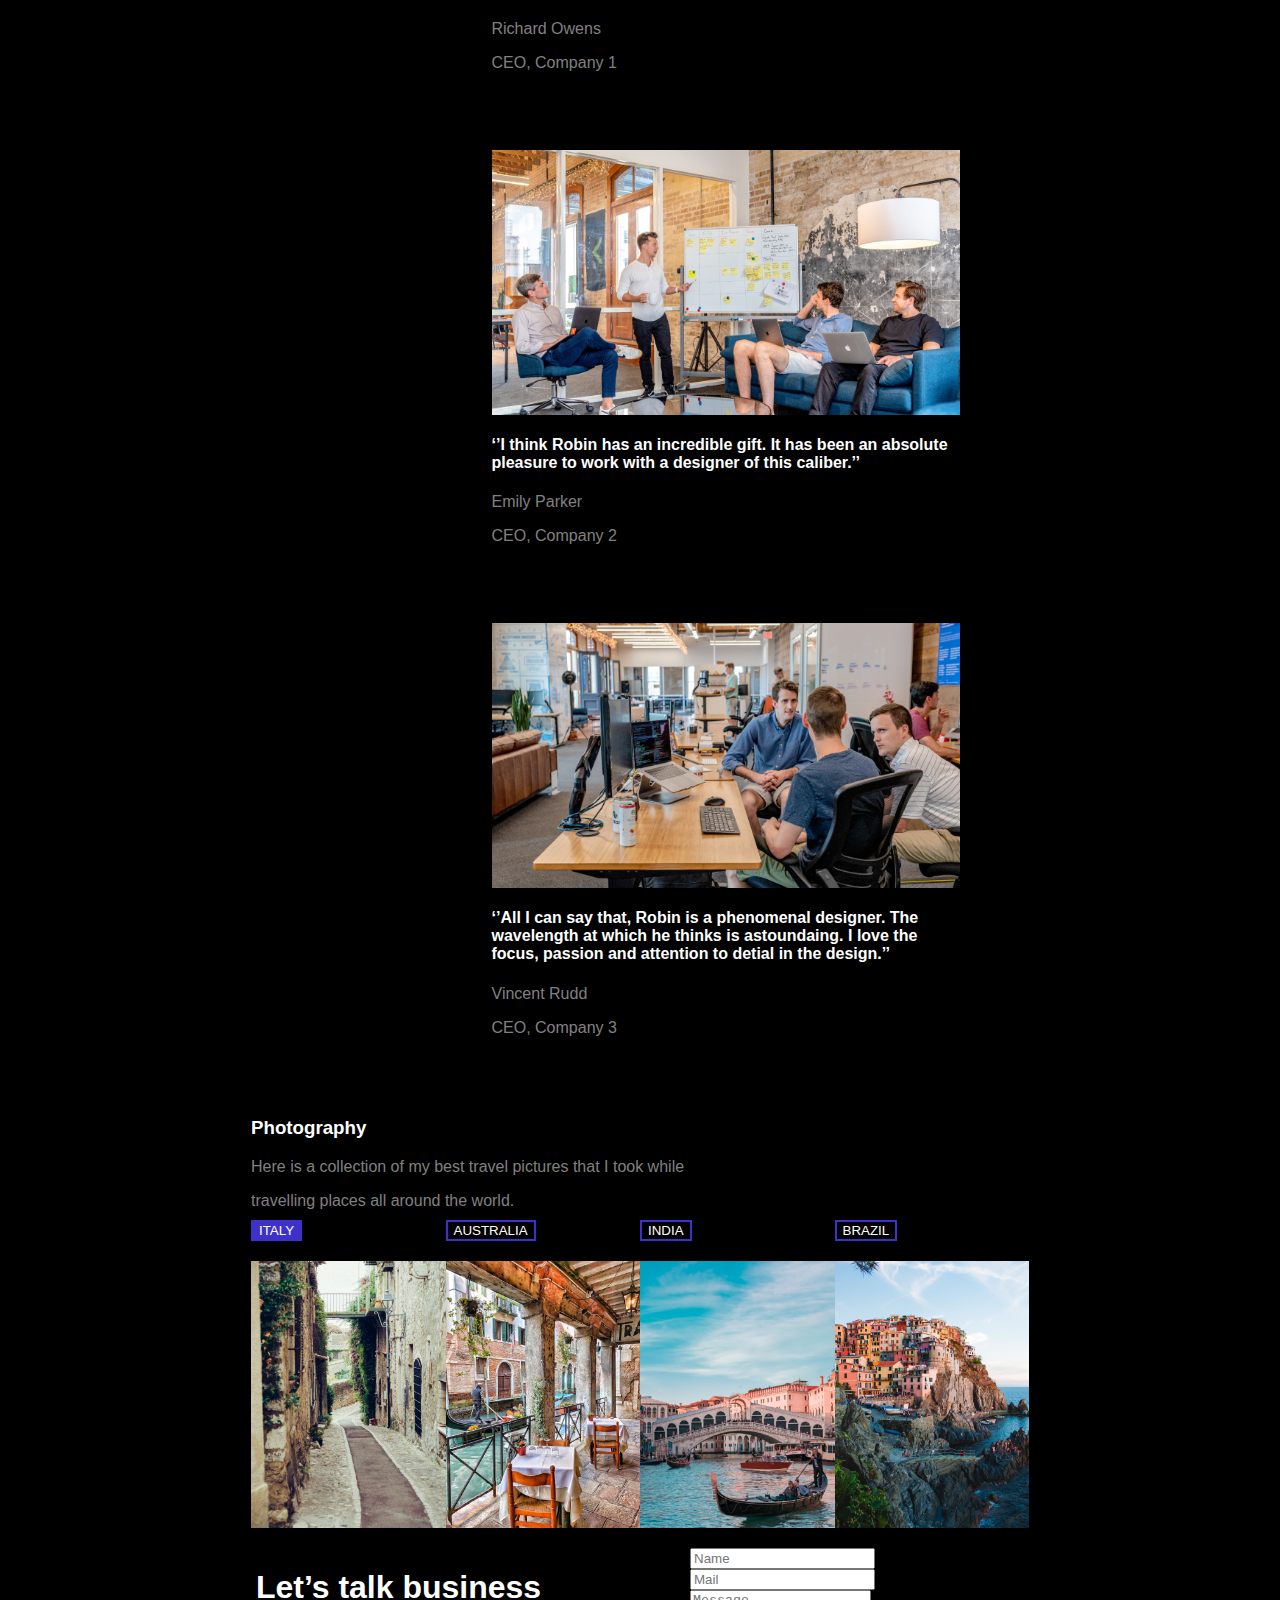
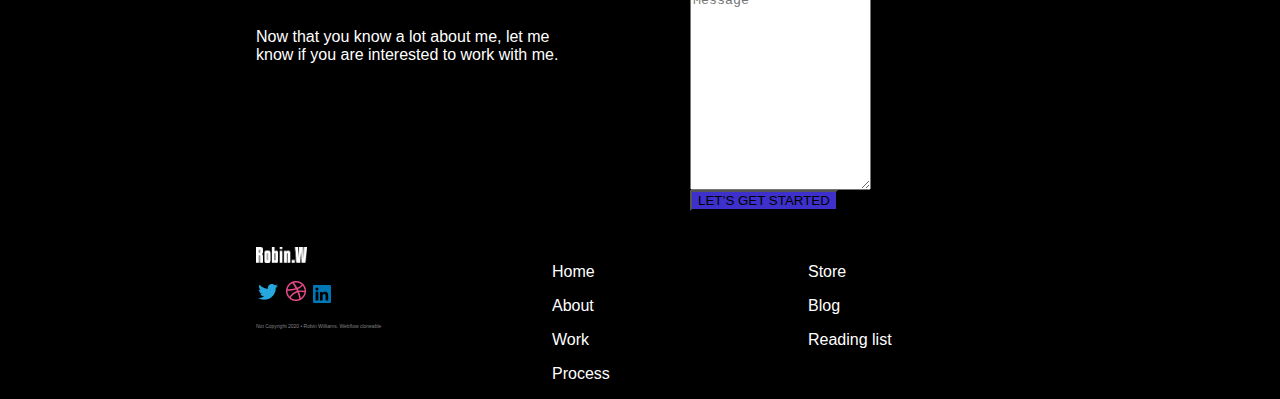
==== commit 0eb6eef0: "feat(media):change in progress" ====
--- a/index.html
+++ b/index.html
@@ -13,7 +13,7 @@
     <section class="navigation">
         <div class="nav-container">
             <div class="brand">
-                <a href="#!">Robin.W</a>
+                <img src="/img/logo.png " style="width: 10%; " alt="logo ">
             </div>
             <nav>
                 <div class="nav-mobile">
@@ -35,57 +35,30 @@
 
     <!-- Sezione hero -->
     <section>
-        <div class="row " style=" margin-top: 10px; ">
-            <div class="card column ">
-                <img src="img/Rectangle 37.png" class="hero-image" alt="hero">
-            </div>
-            <div class="card column hero-text ">
-                <h1>I’m Robin Williams. A product designer
-                    <span style="color: grey; ">based in Italy.</span></h1>
-                <p>I’m probably the most passionate designer you will ever get to work with. If you have a great project that needs some amazing skills, I’m your guy.</p>
+        <div class="row  flex-container">
+            <div class="card column flex-item-left  ">
+                <img src="img/Rectangle 37.png" class="hero-image" alt=" book ">
+
+            </div>
+            <!--    <div class=" card rectangle ">
+                <img src="./img/Rectangle 36.png " alt=" ">
+            </div> -->
+            <div class="card column2 flex-item-right ">
+                <div class=" hero-text ">
+                    <h1>I’m Robin Williams. A product designer
+                        <span style="color: grey; ">based in Italy.</span></h1>
+                    <p>I’m probably the most passionate designer you will ever get to work with. If you have a great project that needs some amazing skills, I’m your guy.</p>
+                </div>
             </div>
 
         </div>
     </section>
 
-    <!-- <section>
-        <div class="row ">
-            <div class="heroColumn column flex-item-left  ">
-                <img src="img/Rectangle 37.png" class="hero-image" alt="hero">
-
-            </div>
-
-            <div class=" heroColumn column hero-text ">
-                <h1>I’m Robin Williams. A product designer
-                    <span style="color: grey; ">based in Italy.</span></h1>
-                <p>I’m probably the most passionate designer you will ever get to work with. If you have a great project that needs some amazing skills, I’m your guy.</p>
-            </div>
-        </div>
-
-    </section> -->
-
-    <!--   <section>
-        <div class="row  flex-container">
-            <div class="card column flex-item-left  ">
-                <img src="img/Rectangle 37.png" class="hero-image" alt="hero">
-
-            </div>
-          
-    <div class="card column2 flex-item-right">
-        <div class=" hero-text ">
-            <h1>I’m Robin Williams. A product designer
-                <span style="color: grey; ">based in Italy.</span></h1>
-            <p>I’m probably the most passionate designer you will ever get to work with. If you have a great project that needs some amazing skills, I’m your guy.</p>
-        </div>
-    </div>
-
-    </div>
-    </section> -->
-
-
+
+    <br>
 
     <!-- Sezione subhero -->
-    <section class="row " style="margin-top: 20px;">
+    <section class="row " style="margin-top: 20px; ">
         <div>
             <span style="color: grey; ">WORK EXPERIENCE.</span>
             <h3>Companies I have worked for in the past.
@@ -124,13 +97,13 @@
 
         <section style="justify-content:space-around; margin-top: 50px; ">
             <div class="row ">
-                <div class="column mid-text" style="background-color: #FFF3E4;">
+                <div class="column mid-text " style="background-color: #FFF3E4; ">
                     <h1>Philosophy & values</h1>
                     <p>I think everyone wants the same thing - relationship with humanity, peace with the metaphysical, and experience with the universe. I try to grasp these things with my values: authenticity, creativity, & hospitality.</p>
                     <p>More about me</p>
                 </div>
-                <div class="column">
-                    <img src="img/Rectangle 38.png " alt="Philosophy " class="mid-img">
+                <div class="column ">
+                    <img src="img/Rectangle 38.png " alt="Philosophy " class="mid-img " style="width: 230%; ">
                 </div>
             </div>
 
@@ -242,8 +215,8 @@
                     <p>If you area a person who enjoys photography, then I highly recommend that you check out my Instagram. I’m an avid traveller and I capture the best moments that I would love to cherish with the world</p>
                     <p>Follow me on Dribbble</p>
                 </div>
-                <div class="column">
-                    <img src="img/Rectangle 38 (1).png " alt="sky " class="mid-img ">
+                <div class="column ">
+                    <img src="img/Rectangle 38 (1).png " alt="sky " class="mid-img " style="width: 220% ">
 
                 </div>
             </div>
@@ -253,7 +226,7 @@
 
 
         <!-- Dribbel -->
-        <section style="margin-top: 20px; ">
+        <section style=" margin-top: 20px; ">
             <div class="row ">
                 <div class="row ">
                     <h3>My Dribbble</h3>
--- a/style/style.css
+++ b/style/style.css
@@ -83,7 +83,7 @@
   height: 5px;
   content: "";
   position: absolute;
-  background-color: #00f846;
+  background-color: #f8b500;
   width: 0%;
   bottom: 0px;
 }
@@ -163,7 +163,7 @@
   border-radius: 1px;
   height: 5px;
   width: 35px;
-  background: #00f846;
+  background: #f8b500;
   position: absolute;
   display: block;
   content: "";
@@ -284,14 +284,8 @@
   height: 50px;
 }
 
-@media screen and (min-width: 360px) {
-  .cardColumn {
-    width: 50%;
-  }
-}
 .text-color {
   color: rgb(255, 255, 255);
-  font-family: "Sen";
 }
 
 .button1 {
@@ -320,8 +314,9 @@
 }
 
 /* Responsive columns */
-@media screen and (min-width: 360px) {
+@media screen and (max-width: 600px) {
   .column {
+    width: 100%;
     display: block;
     margin-bottom: 20px;
   }
@@ -367,7 +362,7 @@
 
 .flex-item-left {
   padding: 10px;
-  flex: 25%;
+  flex: 50%;
 }
 
 .flex-item-right {
@@ -376,7 +371,7 @@
 }
 
 /* Responsive layout - makes a one column-layout instead of two-column layout */
-@media screen and (min-width: 360px) {
+@media (max-width: 800px) {
   .flex-container {
     flex-direction: column;
   }
@@ -395,10 +390,6 @@
   max-width: 100%;
 }
 
-.rectangle {
-  box-sizing: content-box;
-}
-
 .mid-text {
   background-color: #FBE4FF;
   color: black;
@@ -406,14 +397,10 @@
   height: 50%;
 }
 
-.mid-img {
-  width: 100px;
-}
-
 @media only screen and (min-width: 360px) {
   /* For tablets: */
   .mid-img {
-    width: 60%;
+    width: 20%;
   }
 }
 /* @import "_normalize"; *//*# sourceMappingURL=style.css.map */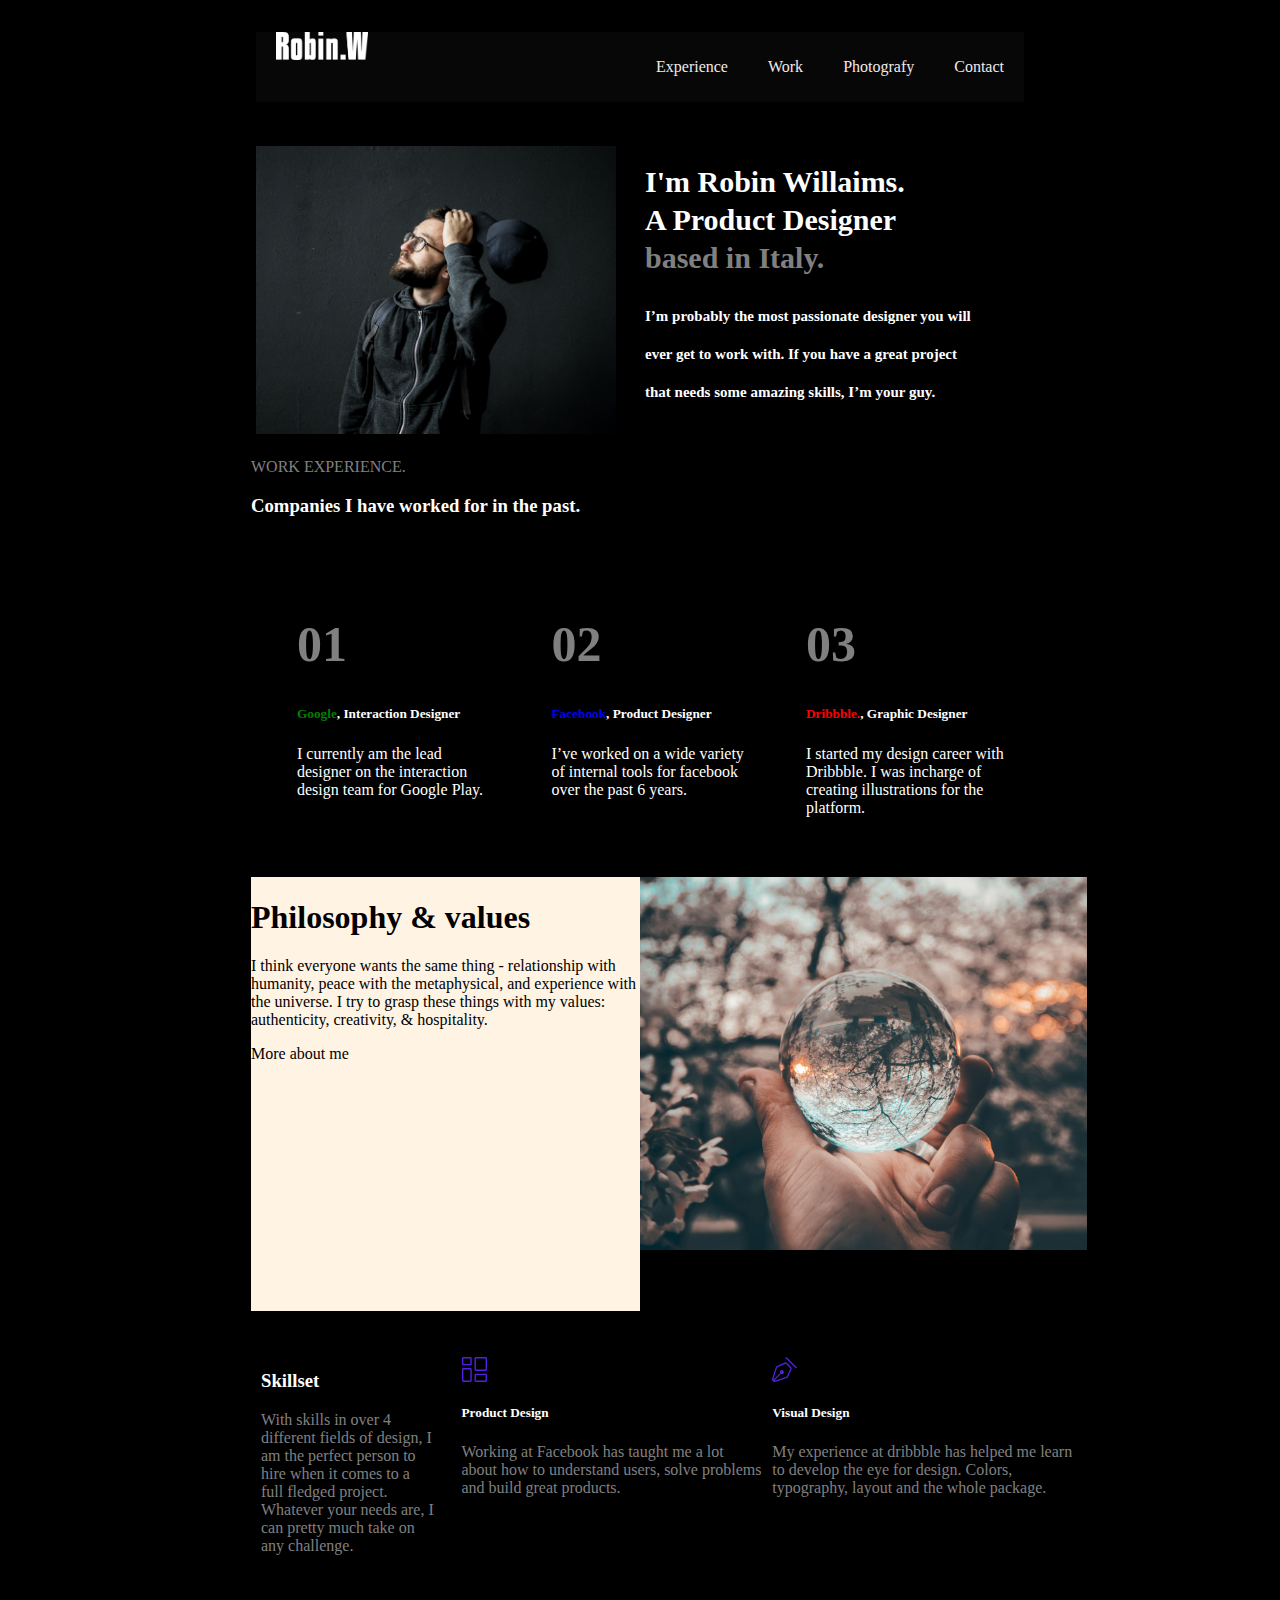
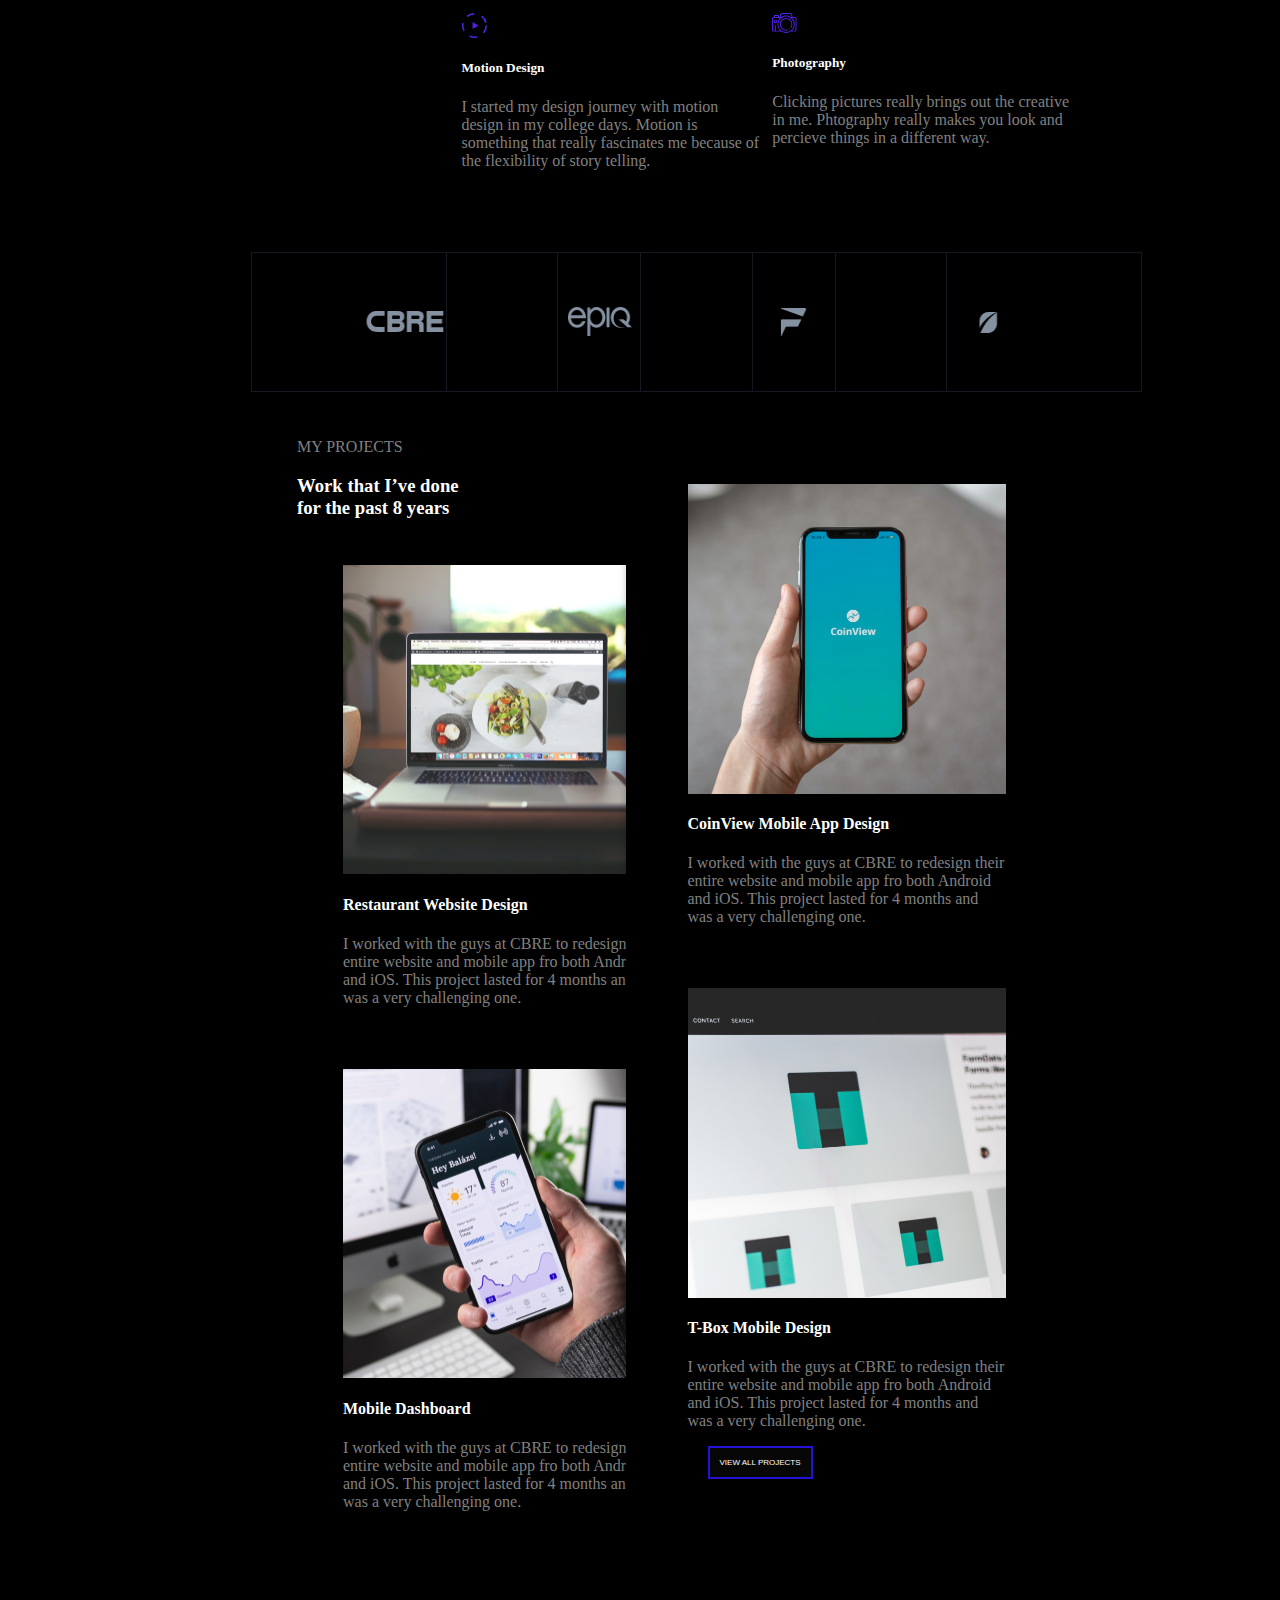
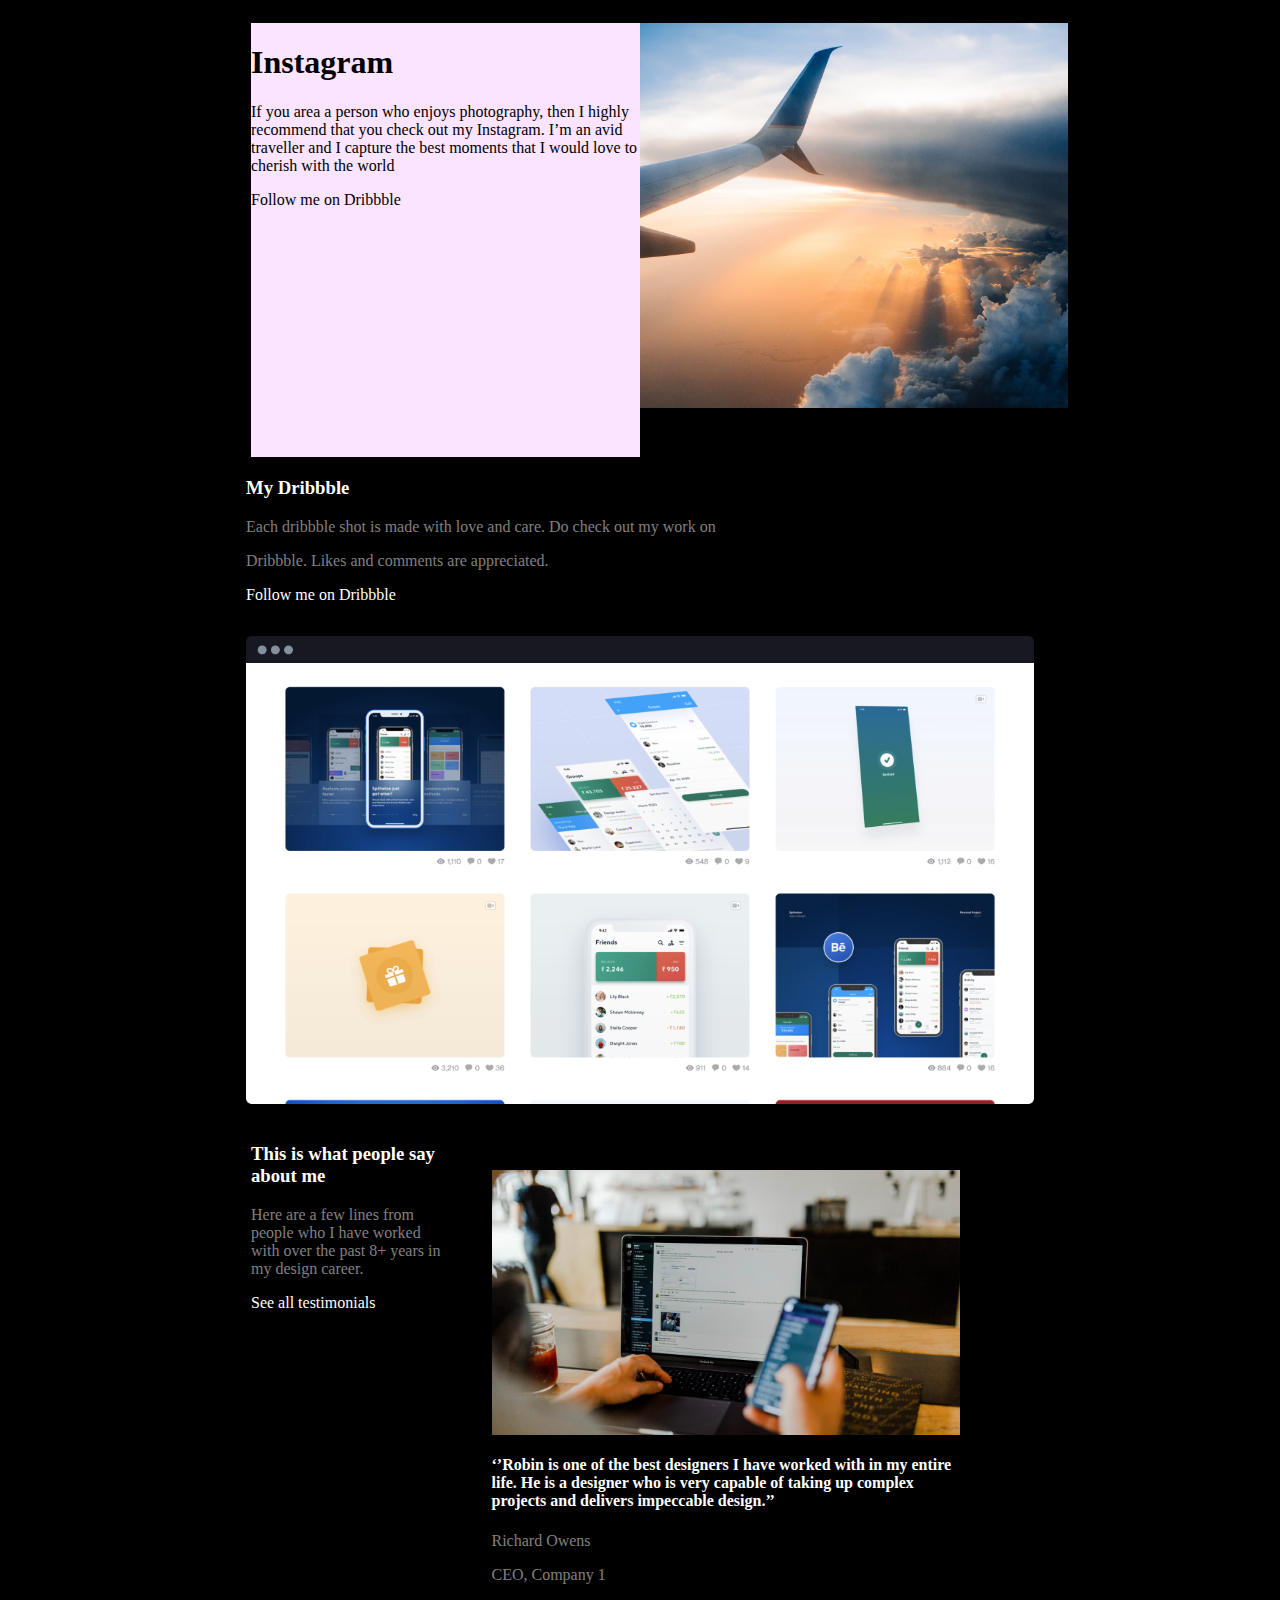
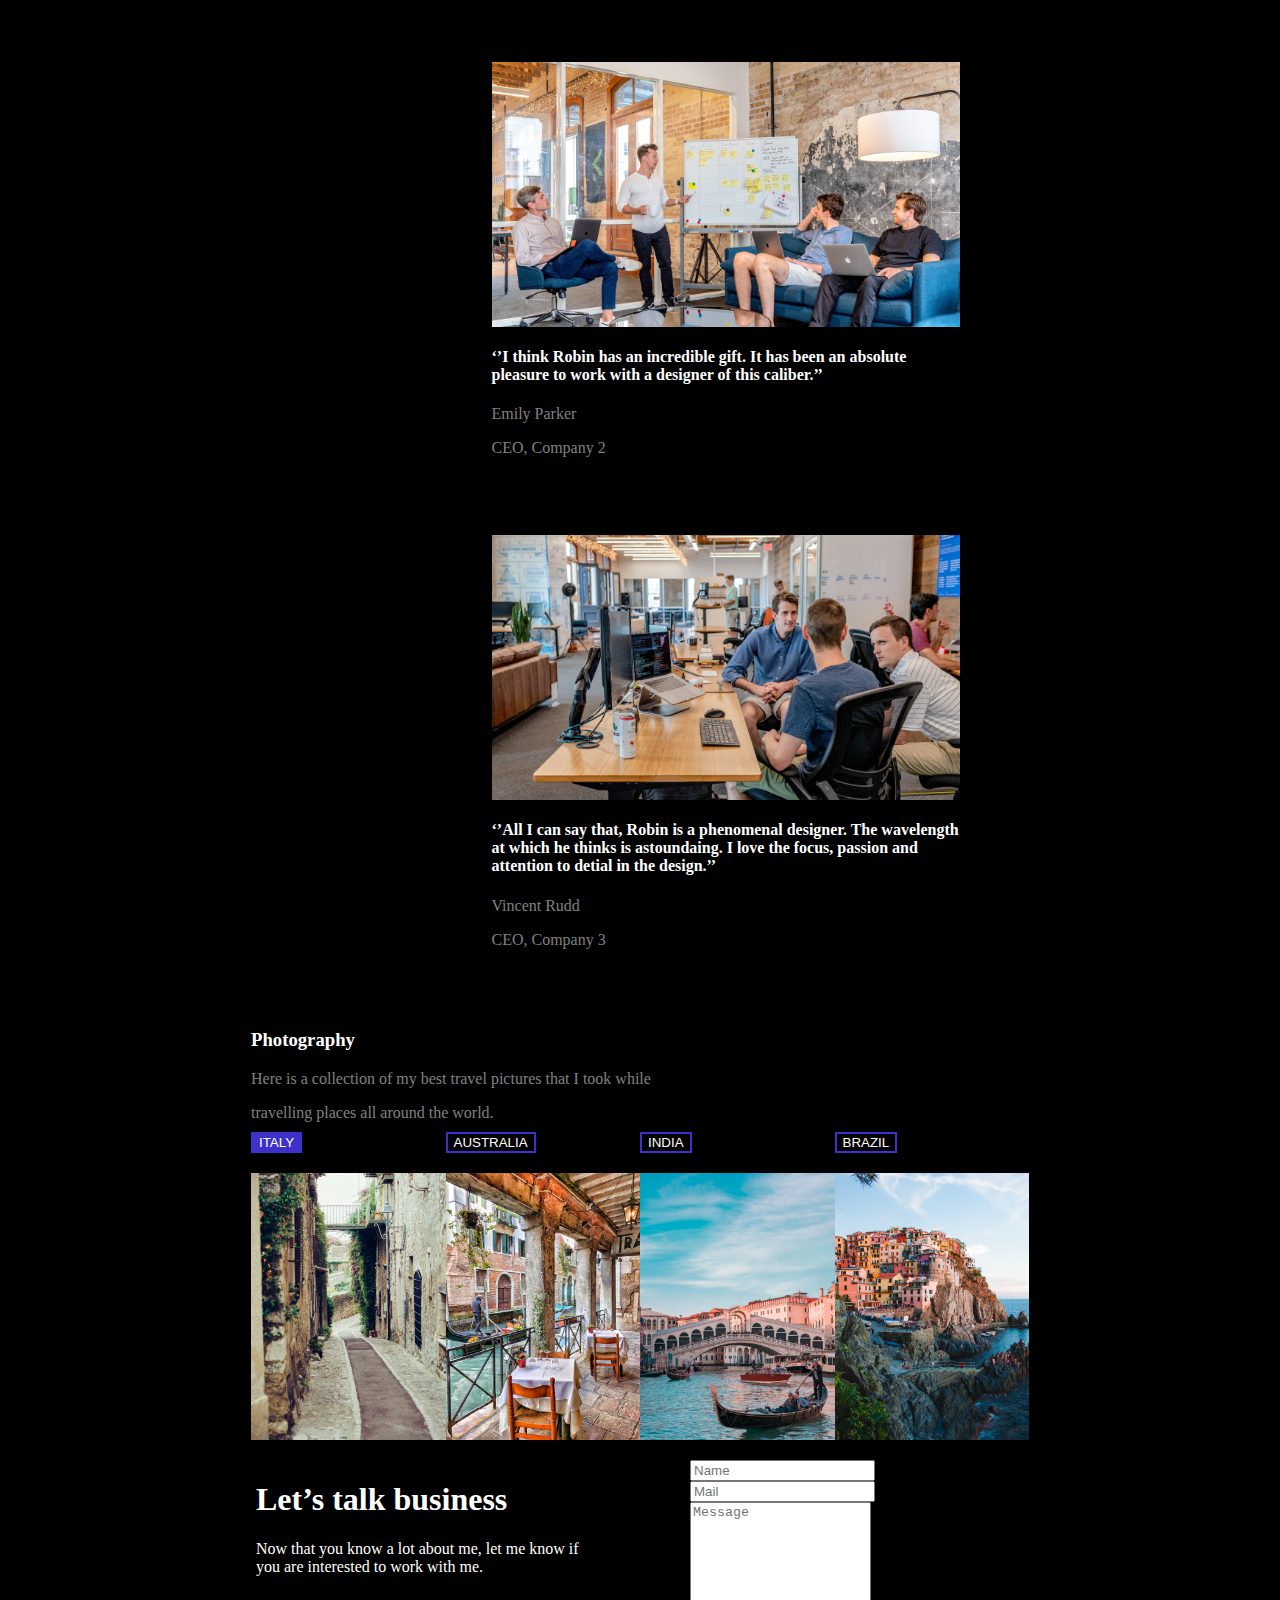
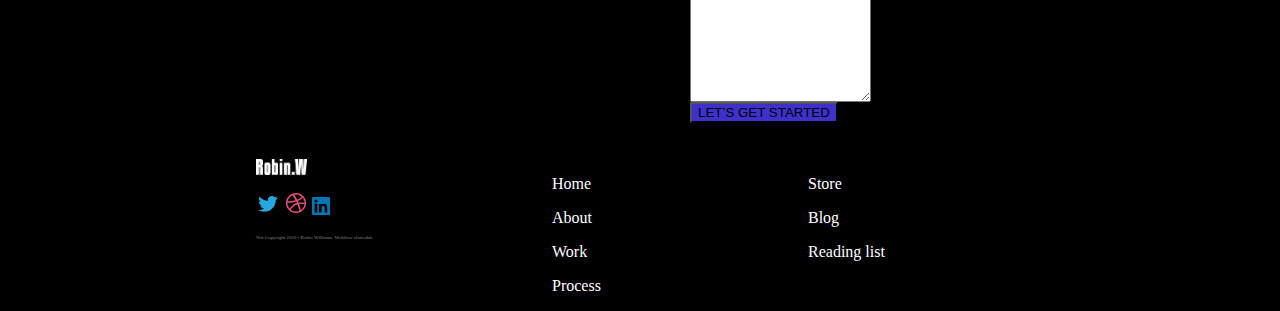
==== commit c9677d25: "feat(font):Sen" ====
--- a/index.html
+++ b/index.html
@@ -35,16 +35,35 @@
 
     <!-- Sezione hero -->
     <section>
-        <div class="row  flex-container">
-            <div class="card column flex-item-left  ">
+        <div class=" grid " style="margin-bottom: 30px;">
+            <div class="column hero-image">
+                <img src="img/Rectangle 37.png" class="hero-image" alt=" Robin ">
+            </div>
+            <div class="column hero-text">
+                <div class="row">
+                    <h1>
+                        I'm Robin Willaims.<br> A Product Designer<br>
+                        <span style="color: grey; ">based in Italy.</span></h1>
+                    </h1>
+
+                    <h4 class="">
+                        I’m probably the most passionate designer you will ever get to work with. If you have a great project that needs some amazing skills, I’m your guy.
+                    </h4>
+                </div>
+
+            </div>
+        </div>
+
+    </section>
+    <!--  <section>
+        <div class="wrapper grid">
+            <div class=" column  ">
                 <img src="img/Rectangle 37.png" class="hero-image" alt=" book ">
 
             </div>
-            <!--    <div class=" card rectangle ">
-                <img src="./img/Rectangle 36.png " alt=" ">
-            </div> -->
-            <div class="card column2 flex-item-right ">
-                <div class=" hero-text ">
+
+            <div class=" column hero-text ">
+                <div class="  ">
                     <h1>I’m Robin Williams. A product designer
                         <span style="color: grey; ">based in Italy.</span></h1>
                     <p>I’m probably the most passionate designer you will ever get to work with. If you have a great project that needs some amazing skills, I’m your guy.</p>
@@ -52,7 +71,7 @@
             </div>
 
         </div>
-    </section>
+    </section> -->
 
 
     <br>
--- a/style/style.css
+++ b/style/style.css
@@ -210,12 +210,12 @@
 
 .hero-text {
   position: absolute;
-  width: 120px;
-  height: 259px;
-  left: 780px;
-  top: 110px;
-  font-size: 20px;
+  width: 320px;
+  height: 459px;
+  font-size: 10px;
   background-color: none;
+  margin-left: 630px;
+  margin-top: 180px;
 }
 
 .rectangle {
@@ -253,86 +253,6 @@
     align-items: center;
   }
 }
-* {
-  box-sizing: border-box;
-}
-
-/* Style the counter cards */
-.card {
-  box-shadow: 0 4px 8px 0 rgba(0, 0, 0, 0.2);
-  padding: 16px;
-  text-align: left;
-  background-color: #000000;
-  color: white;
-  justify-content: space-between;
-  margin: 30px;
-}
-
-.cardColumn {
-  flex-direction: column;
-}
-
-.card2 {
-  height: 600px;
-  margin: 0;
-}
-
-.cards {
-  float: left;
-  display: block;
-  width: 50%;
-  height: 50px;
-}
-
-.text-color {
-  color: rgb(255, 255, 255);
-}
-
-.button1 {
-  background-color: rgb(0, 0, 0);
-  color: rgb(255, 255, 255);
-  border: 2px solid rgb(62, 49, 203);
-}
-
-/* Float four columns side by side */
-.column {
-  float: left;
-  width: 25%;
-}
-
-.column2 {
-  justify-content: flex-start;
-  width: 50px;
-  position: absolute;
-}
-
-.column3 {
-  padding-left: 330px;
-  justify-content: flex-end;
-  width: 50px;
-  position: absolute;
-}
-
-/* Responsive columns */
-@media screen and (max-width: 600px) {
-  .column {
-    width: 100%;
-    display: block;
-    margin-bottom: 20px;
-  }
-}
-/* Remove extra left and right margins, due to padding */
-.row {
-  margin: 0 -5px;
-}
-
-/* Clear floats after the columns */
-.row:after {
-  content: "";
-  display: table;
-  clear: both;
-}
-
 .wrapper.grid {
   display: -ms-grid;
   display: grid;
@@ -347,6 +267,106 @@
 
 .wrapper {
   width: 100%;
+  max-width: 1920px;
+  margin-right: auto;
+  margin-left: auto;
+}
+
+* {
+  box-sizing: border-box;
+}
+
+/* Style the counter cards */
+.card {
+  box-shadow: 0 4px 8px 0 rgba(0, 0, 0, 0.2);
+  padding: 16px;
+  text-align: left;
+  background-color: #000000;
+  color: white;
+  justify-content: space-between;
+  margin: 30px;
+}
+
+.cardColumn {
+  flex-direction: column;
+}
+
+.card2 {
+  height: 600px;
+  margin: 0;
+}
+
+.cards {
+  float: left;
+  display: block;
+  width: 50%;
+  height: 50px;
+}
+
+.text-color {
+  color: rgb(255, 255, 255);
+  font-family: Sen;
+}
+
+.button1 {
+  background-color: rgb(0, 0, 0);
+  color: rgb(255, 255, 255);
+  border: 2px solid rgb(62, 49, 203);
+}
+
+/* Float four columns side by side */
+.column {
+  float: left;
+  width: 25%;
+}
+
+.column2 {
+  justify-content: flex-start;
+  width: 50px;
+  position: absolute;
+}
+
+.column3 {
+  padding-left: 330px;
+  justify-content: flex-end;
+  width: 50px;
+  position: absolute;
+}
+
+/* Responsive columns */
+@media screen and (max-width: 600px) {
+  .column {
+    width: 100%;
+    display: block;
+    margin-bottom: 20px;
+  }
+}
+/* Remove extra left and right margins, due to padding */
+.row {
+  margin: 0 -5px;
+}
+
+/* Clear floats after the columns */
+.row:after {
+  content: "";
+  display: table;
+  clear: both;
+}
+
+.wrapper.grid {
+  display: -ms-grid;
+  display: grid;
+  grid-auto-columns: 1fr;
+  grid-column-gap: 0px;
+  grid-row-gap: 16px;
+  -ms-grid-columns: 1fr 1fr;
+  grid-template-columns: 1fr 1fr;
+  -ms-grid-rows: auto;
+  grid-template-rows: auto;
+}
+
+.wrapper {
+  width: 100%;
   height: 100%;
   max-width: 1920px;
   margin-right: auto;
@@ -397,10 +417,14 @@
   height: 50%;
 }
 
+.mid-img {
+  width: 100px;
+}
+
 @media only screen and (min-width: 360px) {
   /* For tablets: */
   .mid-img {
-    width: 20%;
+    width: 5%;
   }
 }
 /* @import "_normalize"; *//*# sourceMappingURL=style.css.map */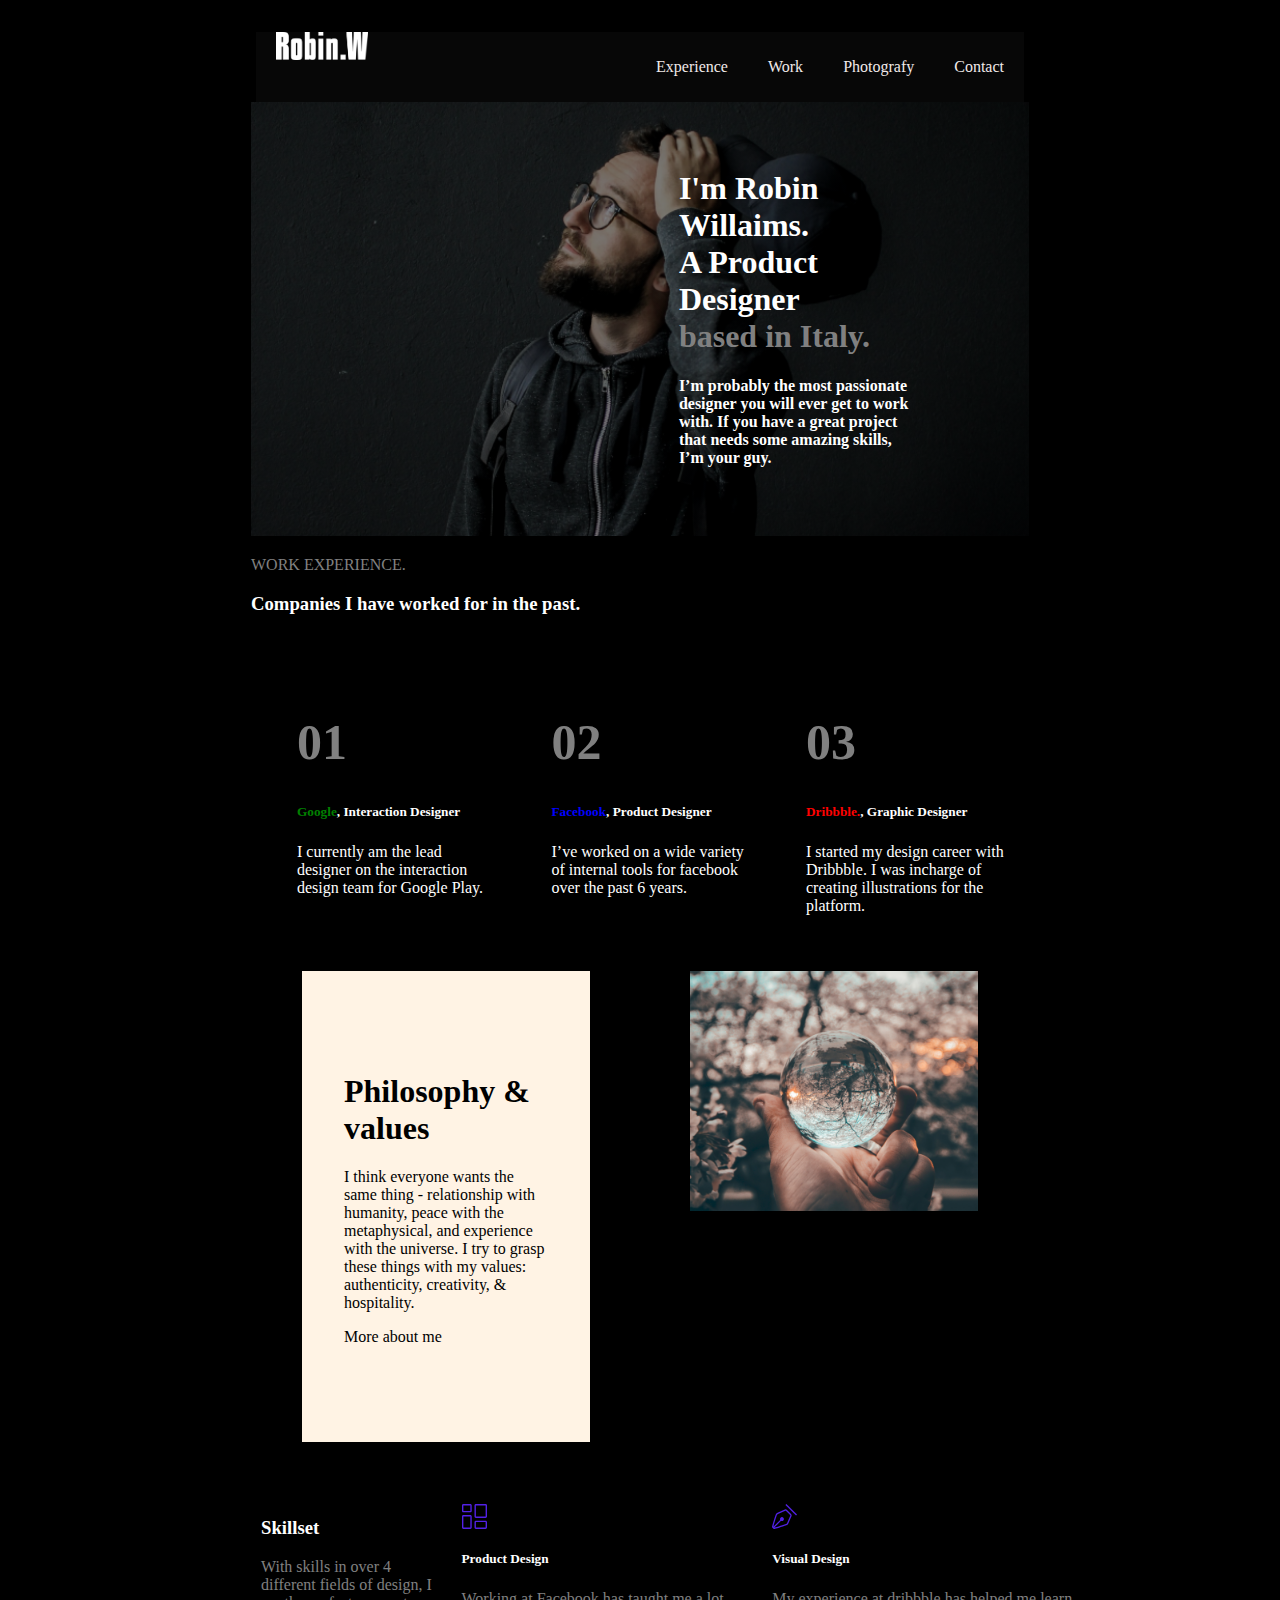
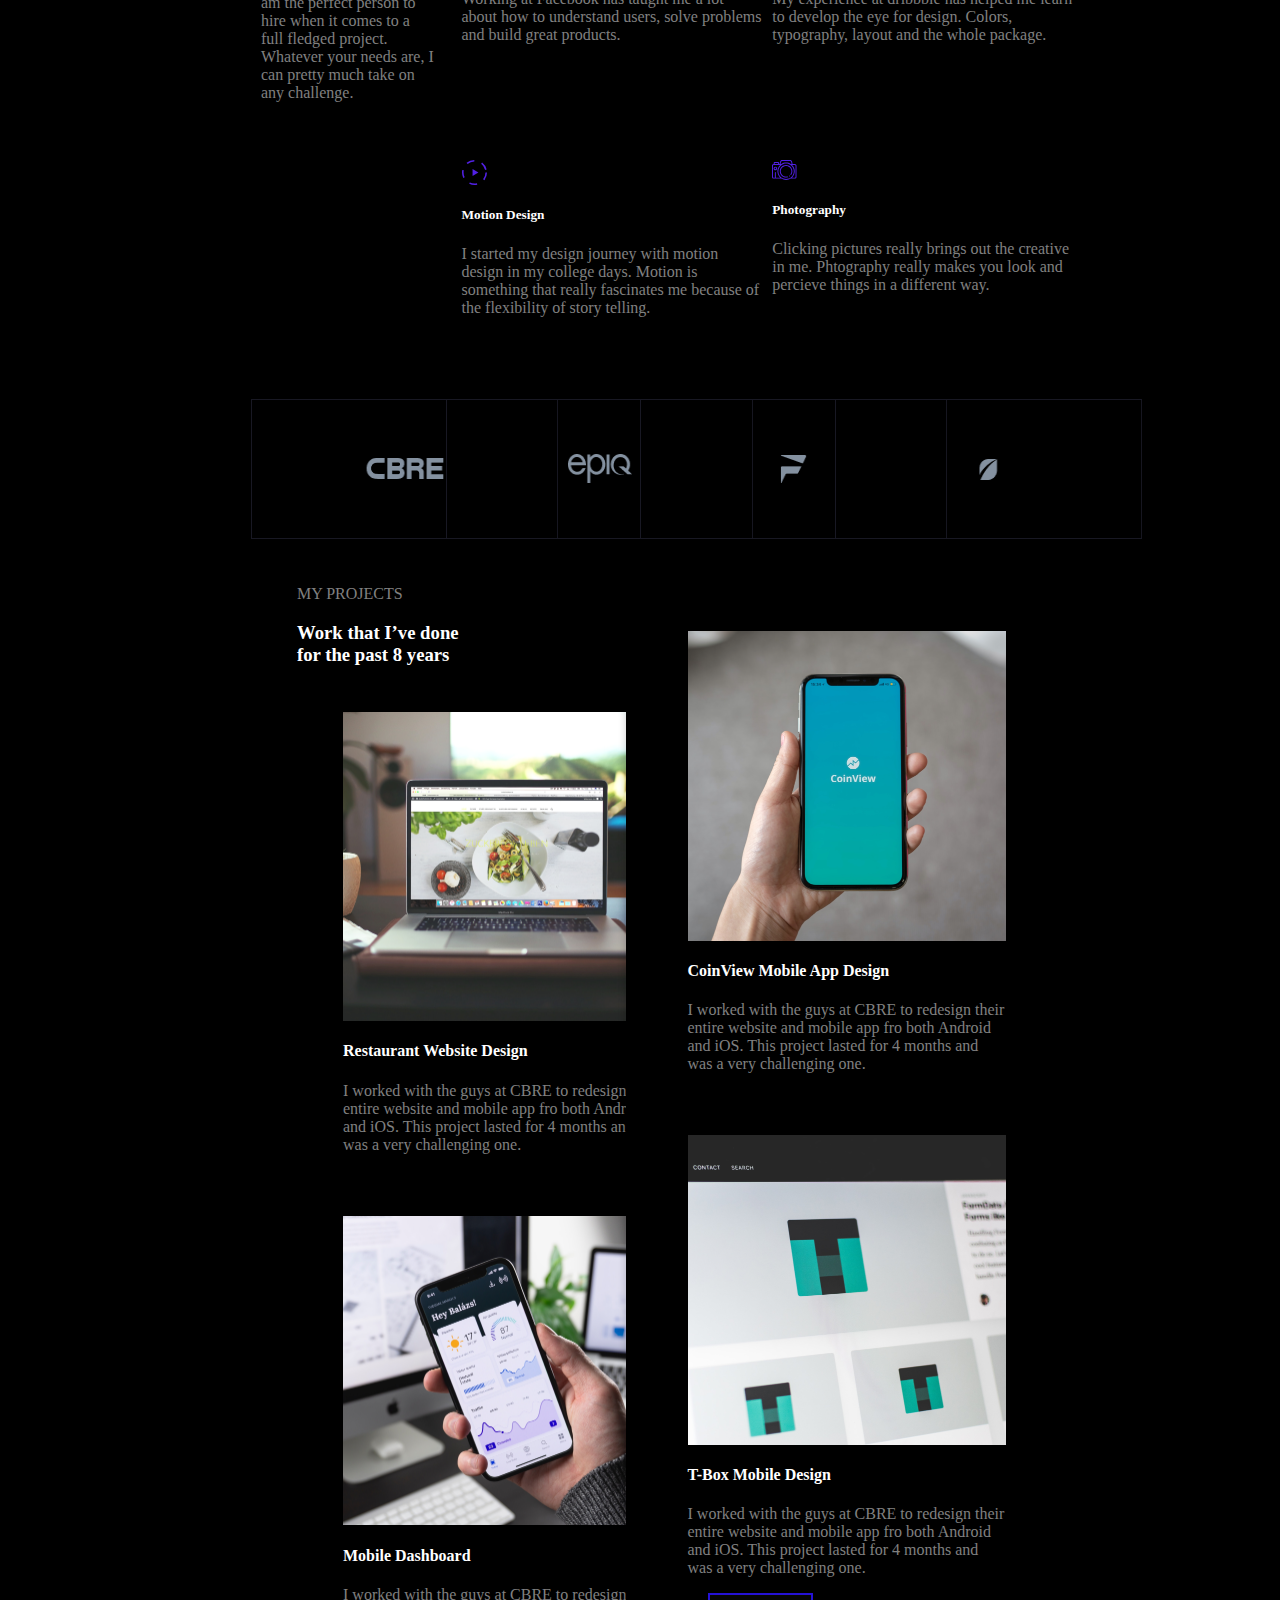
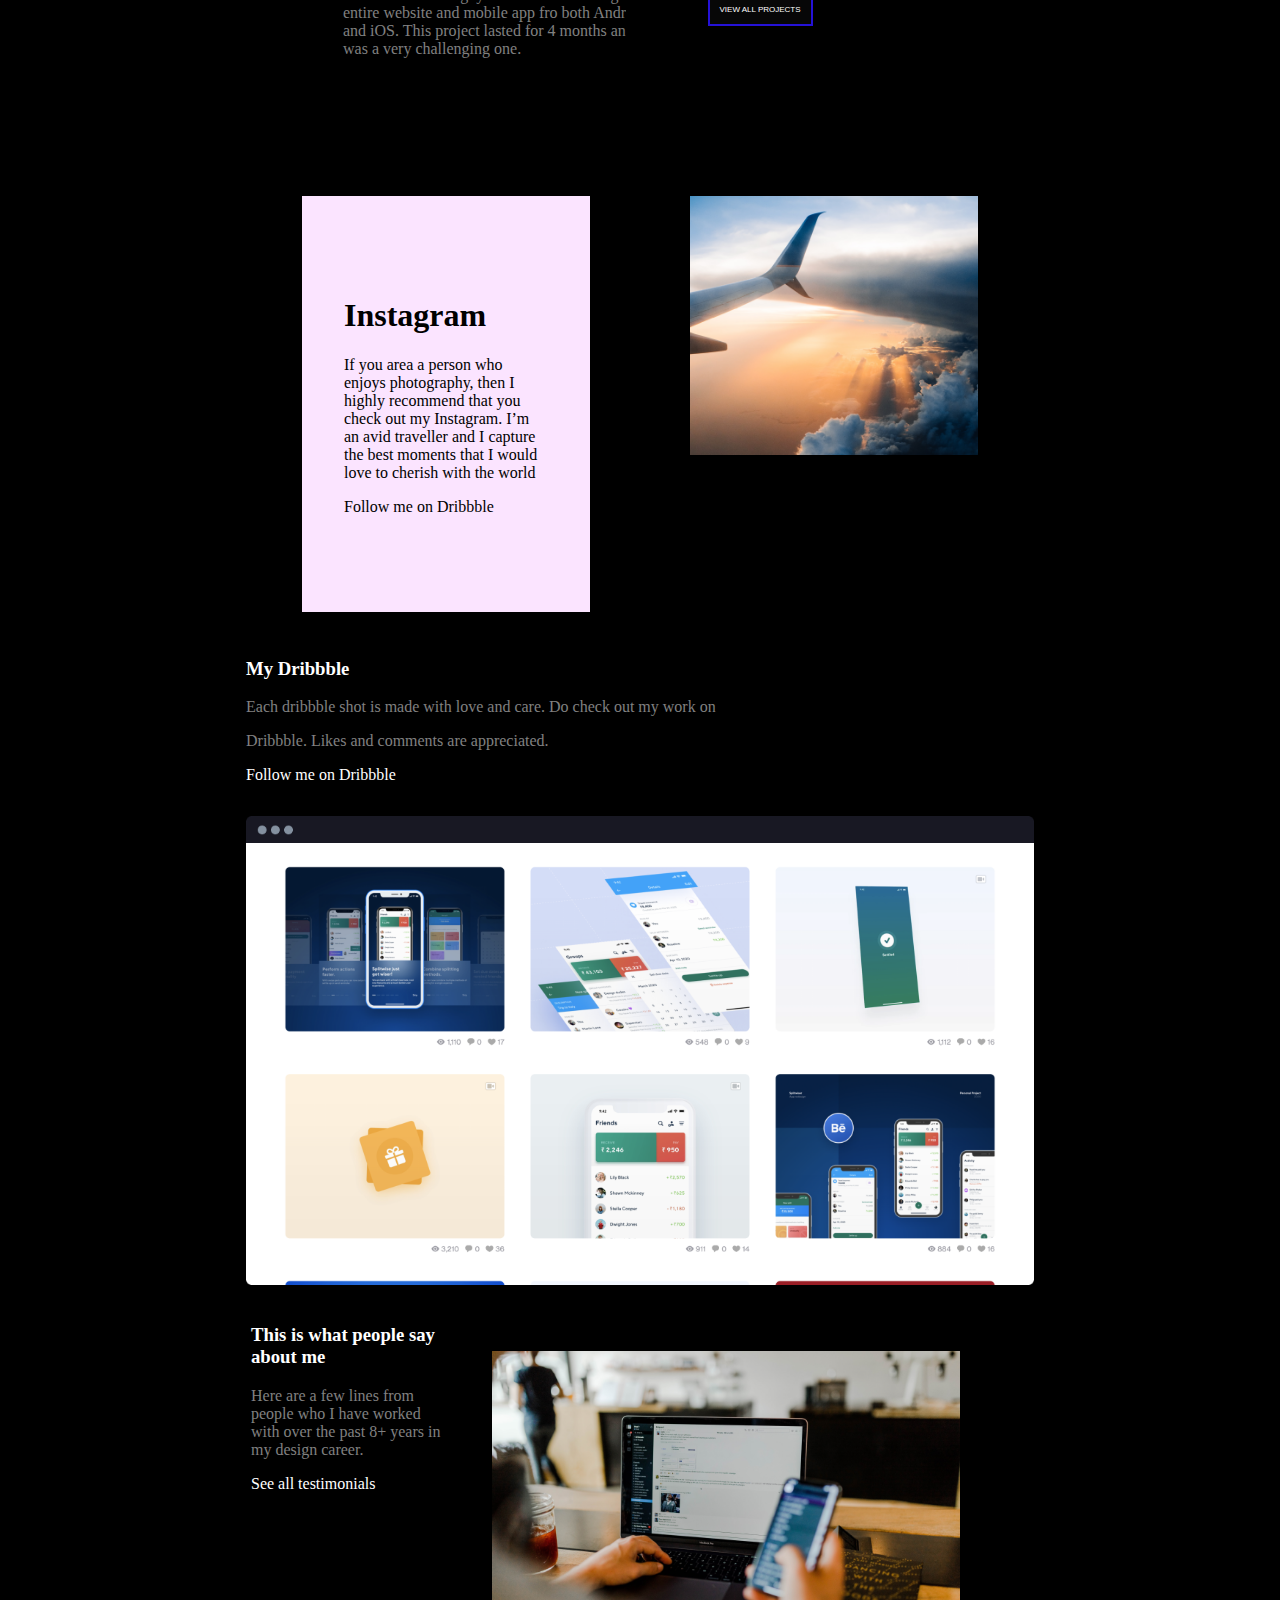
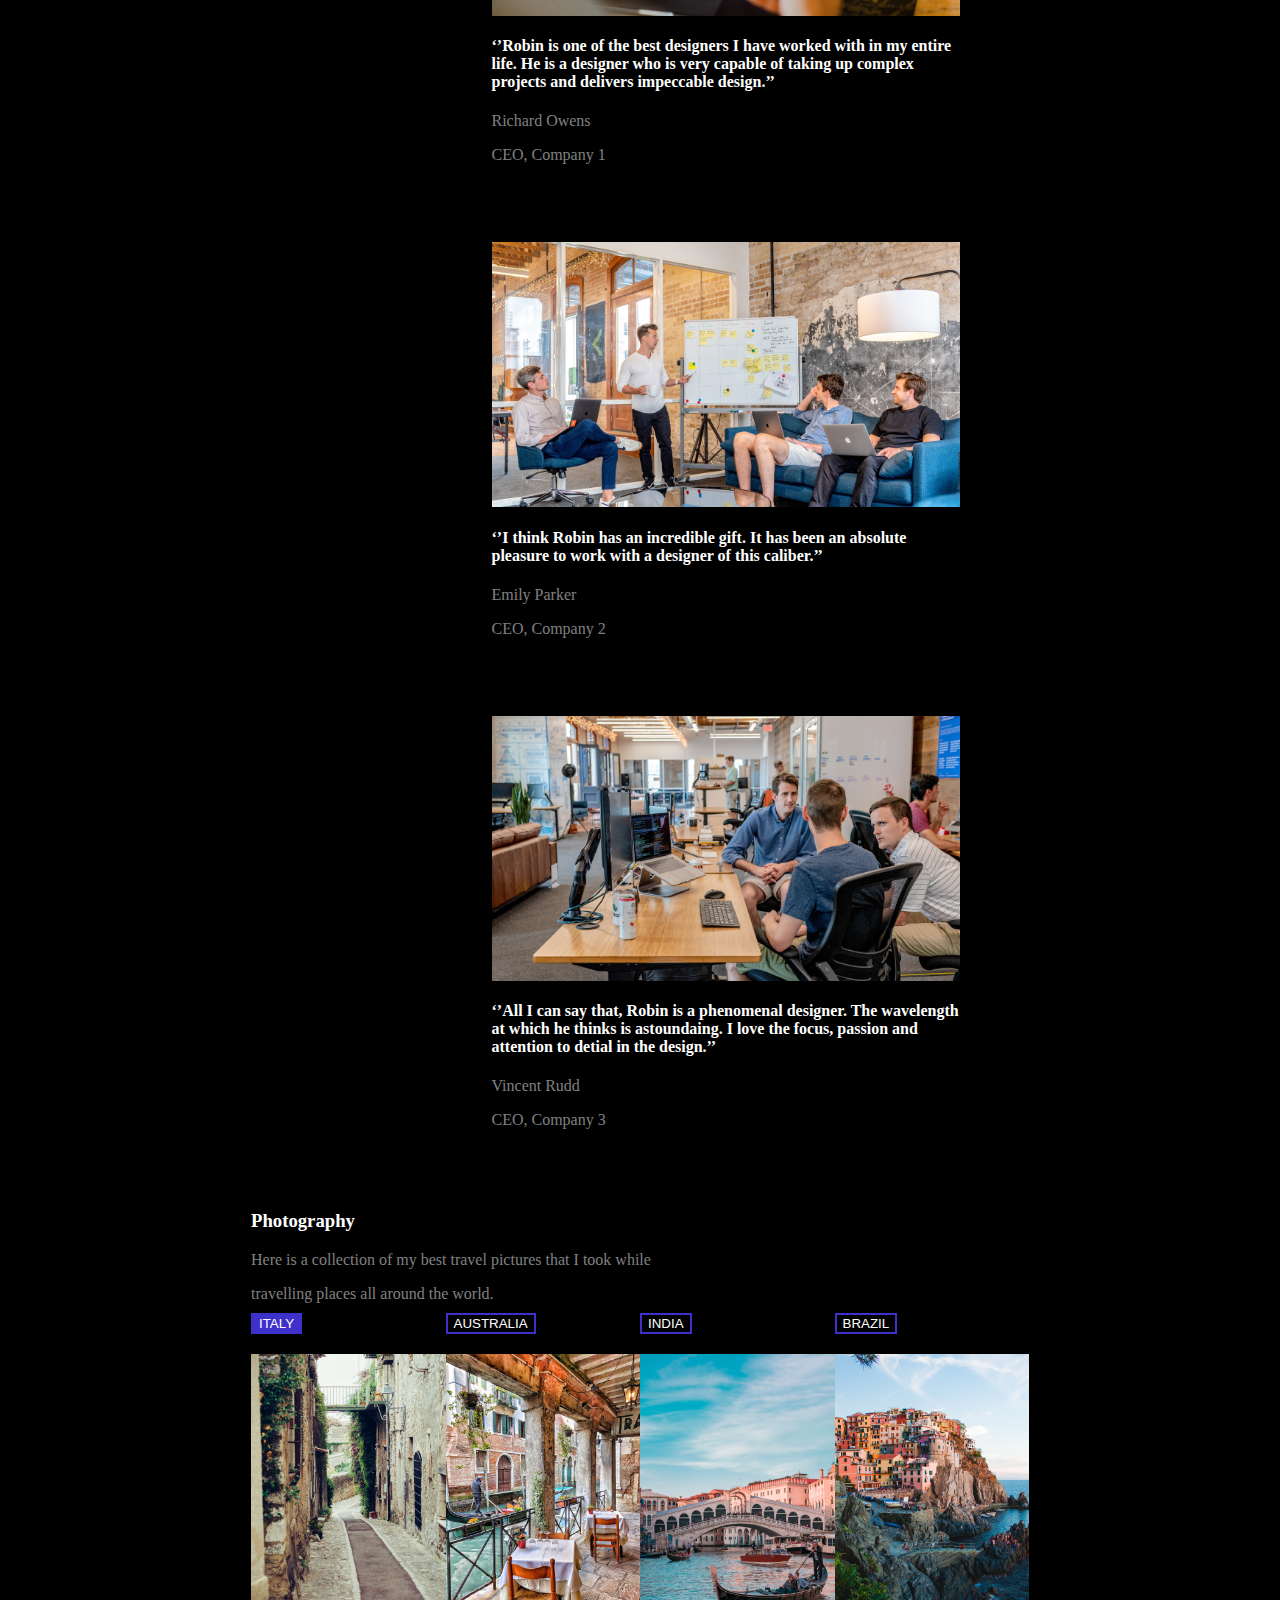
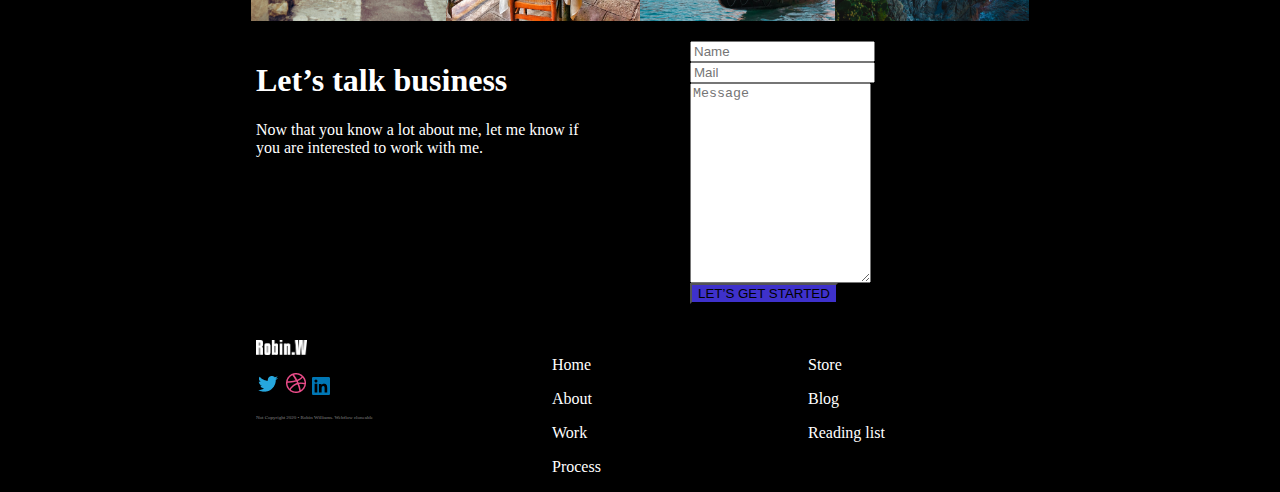
==== commit ef0ec3d5: "feat(mid):change section" ====
--- a/index.html
+++ b/index.html
@@ -33,14 +33,12 @@
 
     </section>
 
-    <!-- Sezione hero -->
+    <!-- Sezione hero da sistemare-->
+
     <section>
-        <div class=" grid " style="margin-bottom: 30px;">
-            <div class="column hero-image">
-                <img src="img/Rectangle 37.png" class="hero-image" alt=" Robin ">
-            </div>
-            <div class="column hero-text">
-                <div class="row">
+        <div class="row">
+            <div class="hero-image ">
+                <div class="hero-text ">
                     <h1>
                         I'm Robin Willaims.<br> A Product Designer<br>
                         <span style="color: grey; ">based in Italy.</span></h1>
@@ -50,31 +48,10 @@
                         I’m probably the most passionate designer you will ever get to work with. If you have a great project that needs some amazing skills, I’m your guy.
                     </h4>
                 </div>
-
             </div>
         </div>
 
     </section>
-    <!--  <section>
-        <div class="wrapper grid">
-            <div class=" column  ">
-                <img src="img/Rectangle 37.png" class="hero-image" alt=" book ">
-
-            </div>
-
-            <div class=" column hero-text ">
-                <div class="  ">
-                    <h1>I’m Robin Williams. A product designer
-                        <span style="color: grey; ">based in Italy.</span></h1>
-                    <p>I’m probably the most passionate designer you will ever get to work with. If you have a great project that needs some amazing skills, I’m your guy.</p>
-                </div>
-            </div>
-
-        </div>
-    </section> -->
-
-
-    <br>
 
     <!-- Sezione subhero -->
     <section class="row " style="margin-top: 20px; ">
@@ -112,20 +89,23 @@
             <div style="clear:both; "></div>
         </section>
 
-        <!-- Sezione mid-->
-
-        <section style="justify-content:space-around; margin-top: 50px; ">
-            <div class="row ">
-                <div class="column mid-text " style="background-color: #FFF3E4; ">
-                    <h1>Philosophy & values</h1>
-                    <p>I think everyone wants the same thing - relationship with humanity, peace with the metaphysical, and experience with the universe. I try to grasp these things with my values: authenticity, creativity, & hospitality.</p>
-                    <p>More about me</p>
-                </div>
-                <div class="column ">
-                    <img src="img/Rectangle 38.png " alt="Philosophy " class="mid-img " style="width: 230%; ">
-                </div>
-            </div>
-
+
+        <!-- Sezione mid da sistemare-->
+
+        <section>
+            <main class="card grid " style=" justify-content: space-around">
+                <article>
+                    <div class=" mid-text" style=" background-color: #FFF3E4; ">
+                        <h1>Philosophy & values</h1>
+                        <p>I think everyone wants the same thing - relationship with humanity, peace with the metaphysical, and experience with the universe. I try to grasp these things with my values: authenticity, creativity, & hospitality.</p>
+                        <p>More about me</p>
+                    </div>
+                </article>
+                <article>
+                    <img src=" img/Rectangle 38.png " alt="Philosophy " class="mid-img " style="width: 550%; ">
+
+                </article>
+            </main>
         </section>
 
         <!-- Sezione submid -->
@@ -226,21 +206,24 @@
             </div>
 
         </div>
-        <!-- Sezione mid 2-->
-        <section style=" margin-top: 20px; ">
-            <div class="row ">
-                <div class="column mid-text ">
-                    <h1>Instagram</h1>
-                    <p>If you area a person who enjoys photography, then I highly recommend that you check out my Instagram. I’m an avid traveller and I capture the best moments that I would love to cherish with the world</p>
-                    <p>Follow me on Dribbble</p>
-                </div>
-                <div class="column ">
-                    <img src="img/Rectangle 38 (1).png " alt="sky " class="mid-img " style="width: 220% ">
-
-                </div>
-            </div>
-
-        </section>
+        <!-- Sezione mid 2 da sistemare-->
+        <section>
+            <main class="card grid " style=" justify-content: space-around ">
+                <article>
+                    <div class=" mid-text ">
+                        <h1>Instagram</h1>
+                        <p>If you area a person who enjoys photography, then I highly recommend that you check out my Instagram. I’m an avid traveller and I capture the best moments that I would love to cherish with the world</p>
+                        <p>Follow me on Dribbble</p>
+                    </div>
+                    </div>
+                </article>
+                <article>
+                    <img src="img/Rectangle 38 (1).png " class="mid-img" alt=" sky " style="width: 550%; ">
+                </article>
+            </main>
+        </section>
+
+
 
 
 
--- a/style/style.css
+++ b/style/style.css
@@ -193,66 +193,120 @@
     display: block !important;
   }
 }
+body,
+html {
+  height: 100%;
+}
+
 /* The hero image */
 .hero-image {
-  width: 3250px;
-  height: 300px;
-  background-image: linear-gradient(rgba(0, 0, 0, 0.5), rgba(0, 0, 0, 0.5));
+  /* Use "linear-gradient" to add a darken background effect to the image (photographer.jpg). This will make the text easier to read */
+  background-image: linear-gradient(rgba(0, 0, 0, 0.5), rgba(0, 0, 0, 0.5)), url("/img/Rectangle 37.png");
   /* Set a specific height */
-  height: 60vh;
-  width: 47vw;
+  height: 50%;
   /* Position and center the image to scale nicely on all screens */
-  background-position: left;
+  background-position: center;
   background-repeat: no-repeat;
+  background-size: cover;
   position: relative;
-  margin: 0%;
-}
-
+}
+
+/* Place text in the middle of the image */
 .hero-text {
-  position: absolute;
-  width: 320px;
-  height: 459px;
-  font-size: 10px;
-  background-color: none;
-  margin-left: 630px;
-  margin-top: 180px;
-}
-
-.rectangle {
-  position: relative;
-  width: 900px;
-  height: 900px;
-  left: 540px;
-  top: 0px;
-}
-
-.heroColumn {
-  flex-direction: column-reverse;
-}
-
-@media (min-width: 360px) {
-  .hero-image {
-    position: relative;
-    width: 360px;
-    height: 288px;
-    left: 0px;
-    top: 22px;
-  }
-
-  .hero-text {
-    position: absolute;
-    width: 320px;
-    height: 117px;
-    left: 20px;
-    top: 48px;
-    font-size: 15px;
-    font-style: normal;
-    font-weight: 700;
-    line-height: 38px;
-    display: flex;
-    align-items: center;
-  }
-}
+  text-align: left;
+  position: absolute;
+  top: 50%;
+  left: 70%;
+  transform: translate(-50%, -50%);
+  color: white;
+  align-content: flex-start;
+}
+
+* {
+  box-sizing: border-box;
+}
+
+/* Style the counter cards */
+.card {
+  box-shadow: 0 4px 8px 0 rgba(0, 0, 0, 0.2);
+  padding: 16px;
+  text-align: left;
+  background-color: #000000;
+  color: white;
+  justify-content: space-between;
+  margin: 30px;
+}
+
+.cardColumn {
+  flex-direction: column;
+}
+
+.card2 {
+  height: 600px;
+  margin: 0;
+}
+
+.cards {
+  float: left;
+  display: block;
+  width: 50%;
+  height: 50px;
+}
+
+.text-color {
+  color: rgb(255, 255, 255);
+  font-family: Sen;
+}
+
+.button1 {
+  background-color: rgb(0, 0, 0);
+  color: rgb(255, 255, 255);
+  border: 2px solid rgb(62, 49, 203);
+}
+
+/* Float four columns side by side */
+.column {
+  float: left;
+  width: 25%;
+}
+
+.column2 {
+  justify-content: flex-start;
+  width: 50px;
+  position: absolute;
+}
+
+.column3 {
+  padding-left: 330px;
+  justify-content: flex-end;
+  width: 50px;
+  position: absolute;
+}
+
+.widthCard {
+  width: 350px;
+}
+
+/* Responsive columns */
+@media screen and (max-width: 600px) {
+  .column {
+    width: 100%;
+    display: block;
+    margin-bottom: 20px;
+  }
+}
+/* Remove extra left and right margins, due to padding */
+.row {
+  margin: 0 -5px;
+}
+
+/* Clear floats after the columns */
+.row:after {
+  content: "";
+  display: table;
+  clear: both;
+}
+
 .wrapper.grid {
   display: -ms-grid;
   display: grid;
@@ -267,106 +321,6 @@
 
 .wrapper {
   width: 100%;
-  max-width: 1920px;
-  margin-right: auto;
-  margin-left: auto;
-}
-
-* {
-  box-sizing: border-box;
-}
-
-/* Style the counter cards */
-.card {
-  box-shadow: 0 4px 8px 0 rgba(0, 0, 0, 0.2);
-  padding: 16px;
-  text-align: left;
-  background-color: #000000;
-  color: white;
-  justify-content: space-between;
-  margin: 30px;
-}
-
-.cardColumn {
-  flex-direction: column;
-}
-
-.card2 {
-  height: 600px;
-  margin: 0;
-}
-
-.cards {
-  float: left;
-  display: block;
-  width: 50%;
-  height: 50px;
-}
-
-.text-color {
-  color: rgb(255, 255, 255);
-  font-family: Sen;
-}
-
-.button1 {
-  background-color: rgb(0, 0, 0);
-  color: rgb(255, 255, 255);
-  border: 2px solid rgb(62, 49, 203);
-}
-
-/* Float four columns side by side */
-.column {
-  float: left;
-  width: 25%;
-}
-
-.column2 {
-  justify-content: flex-start;
-  width: 50px;
-  position: absolute;
-}
-
-.column3 {
-  padding-left: 330px;
-  justify-content: flex-end;
-  width: 50px;
-  position: absolute;
-}
-
-/* Responsive columns */
-@media screen and (max-width: 600px) {
-  .column {
-    width: 100%;
-    display: block;
-    margin-bottom: 20px;
-  }
-}
-/* Remove extra left and right margins, due to padding */
-.row {
-  margin: 0 -5px;
-}
-
-/* Clear floats after the columns */
-.row:after {
-  content: "";
-  display: table;
-  clear: both;
-}
-
-.wrapper.grid {
-  display: -ms-grid;
-  display: grid;
-  grid-auto-columns: 1fr;
-  grid-column-gap: 0px;
-  grid-row-gap: 16px;
-  -ms-grid-columns: 1fr 1fr;
-  grid-template-columns: 1fr 1fr;
-  -ms-grid-rows: auto;
-  grid-template-rows: auto;
-}
-
-.wrapper {
-  width: 100%;
   height: 100%;
   max-width: 1920px;
   margin-right: auto;
@@ -413,18 +367,46 @@
 .mid-text {
   background-color: #FBE4FF;
   color: black;
-  width: 50%;
-  height: 50%;
+  padding: 80px 42px;
+  /* width: 50%;
+  height: 50%; */
 }
 
 .mid-img {
-  width: 100px;
-}
-
-@media only screen and (min-width: 360px) {
-  /* For tablets: */
-  .mid-img {
-    width: 5%;
+  background-position: 50% 0%;
+  background-size: cover;
+}
+
+.miColumn {
+  float: left;
+  width: 25%;
+}
+
+/* Remove extra left and right margins, due to padding in columns */
+.midRow {
+  margin: 0 -5px;
+}
+
+/* Clear floats after the columns */
+.midRow:after {
+  content: "";
+  display: table;
+  clear: both;
+}
+
+/* Style the counter cards */
+.midCard {
+  /* this adds the "card" effect */
+  text-align: left;
+  width: 100%;
+}
+
+/* Responsive columns - one column layout (vertical) on small screens */
+@media screen and (min-width: 360px) {
+  .midColumn {
+    width: 50%;
+    display: block;
+    margin-bottom: 20px;
   }
 }
 /* @import "_normalize"; *//*# sourceMappingURL=style.css.map */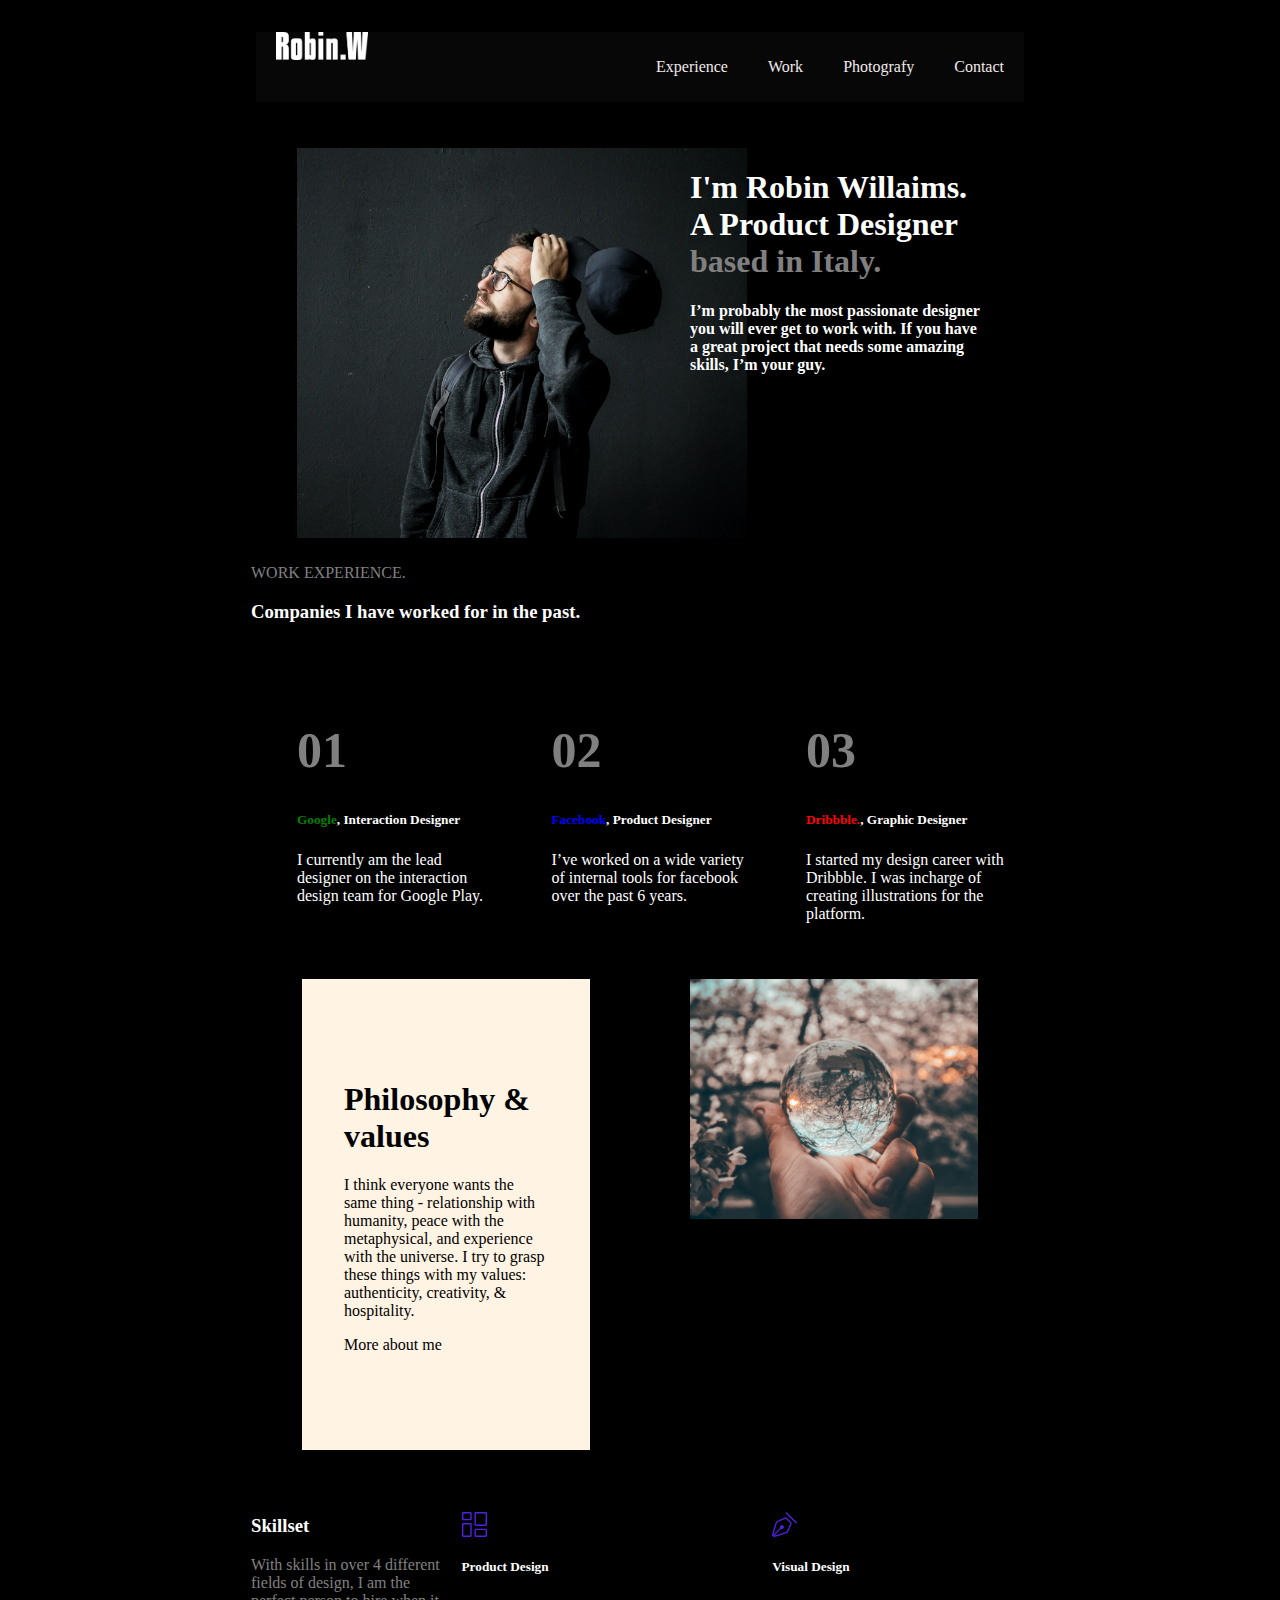
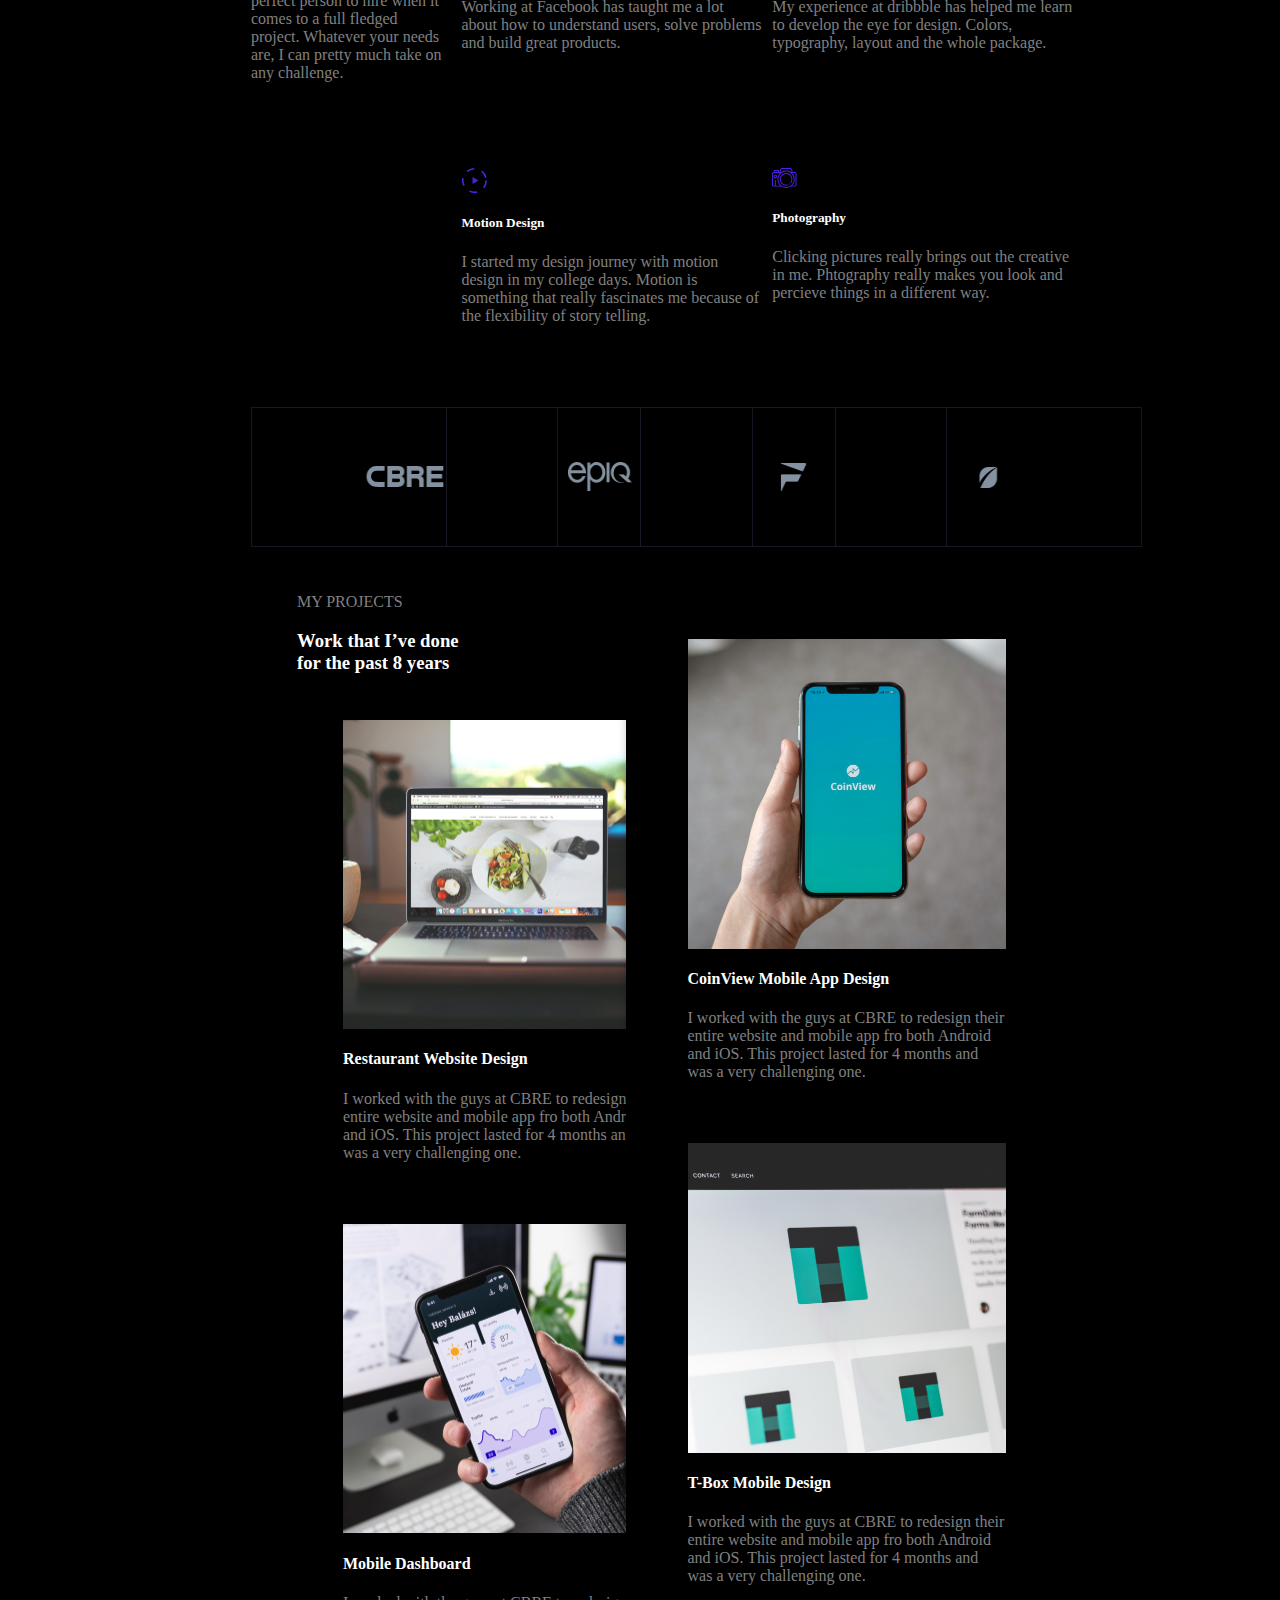
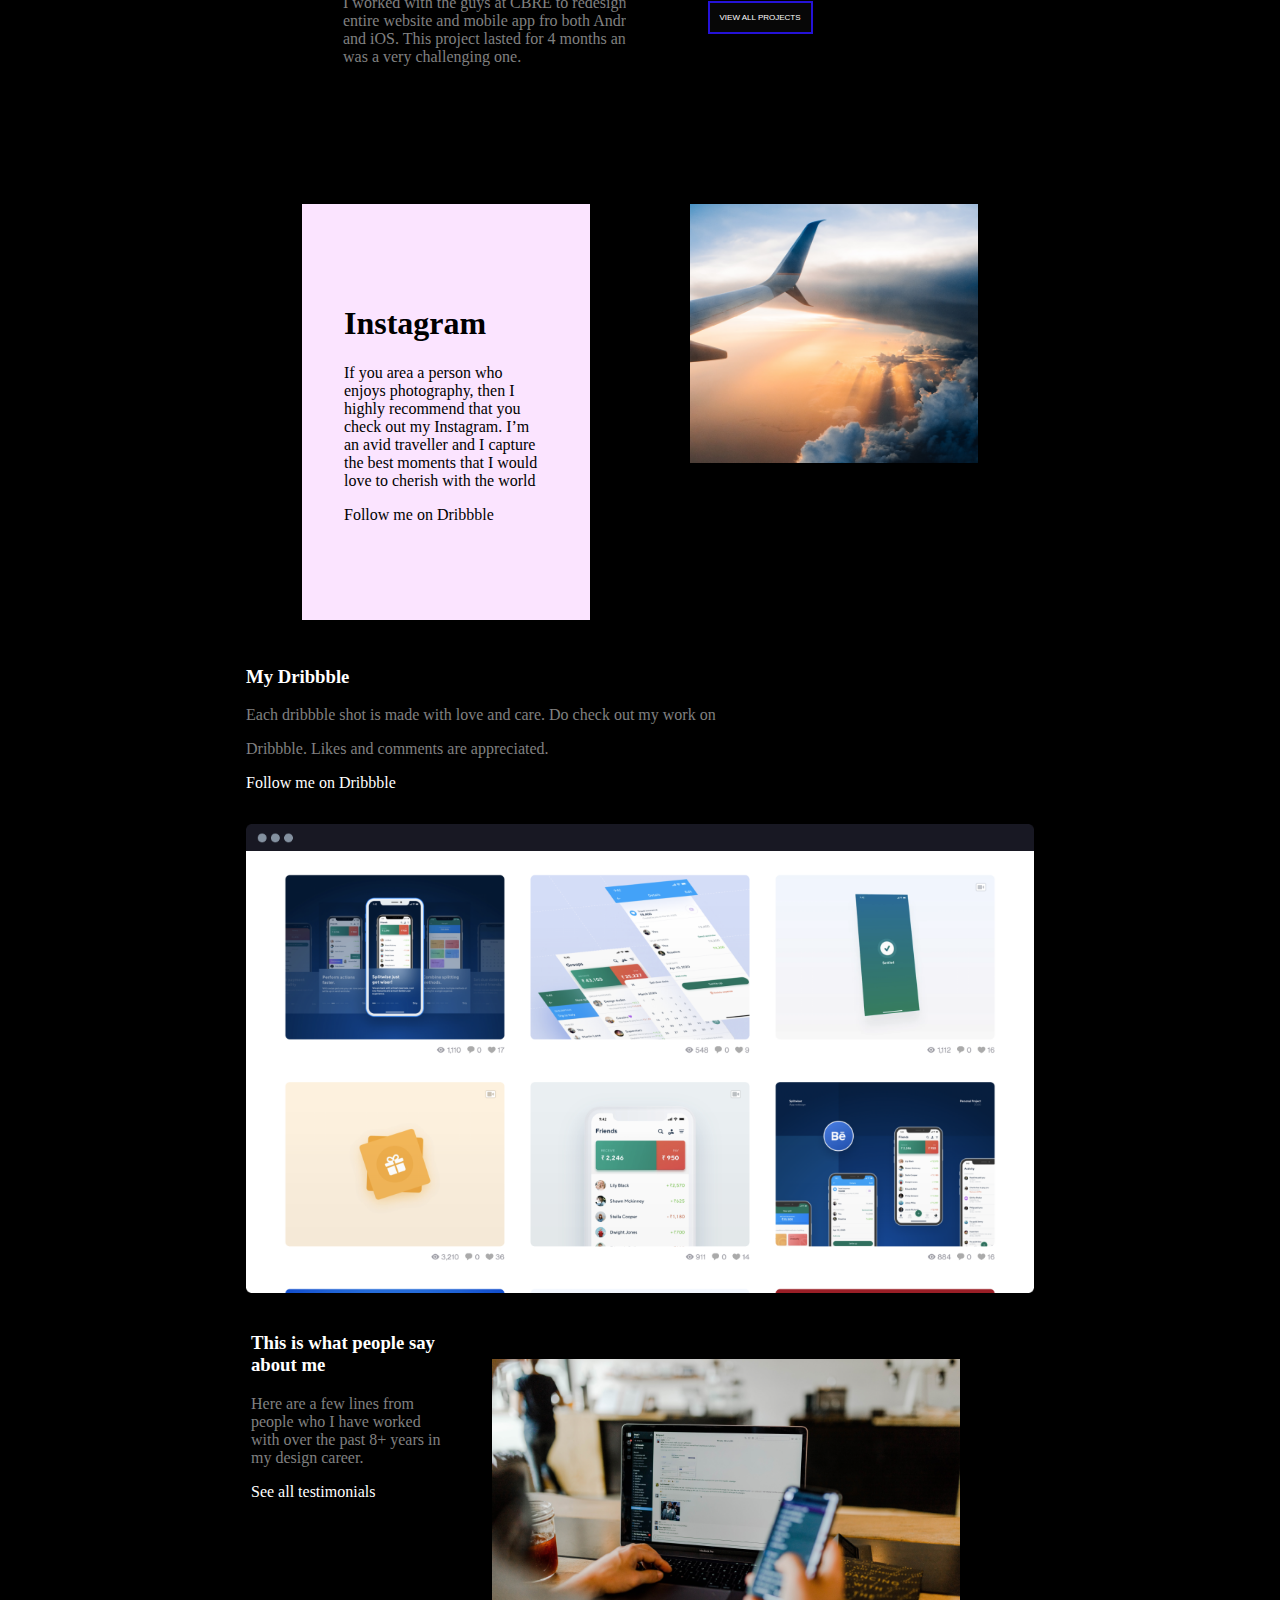
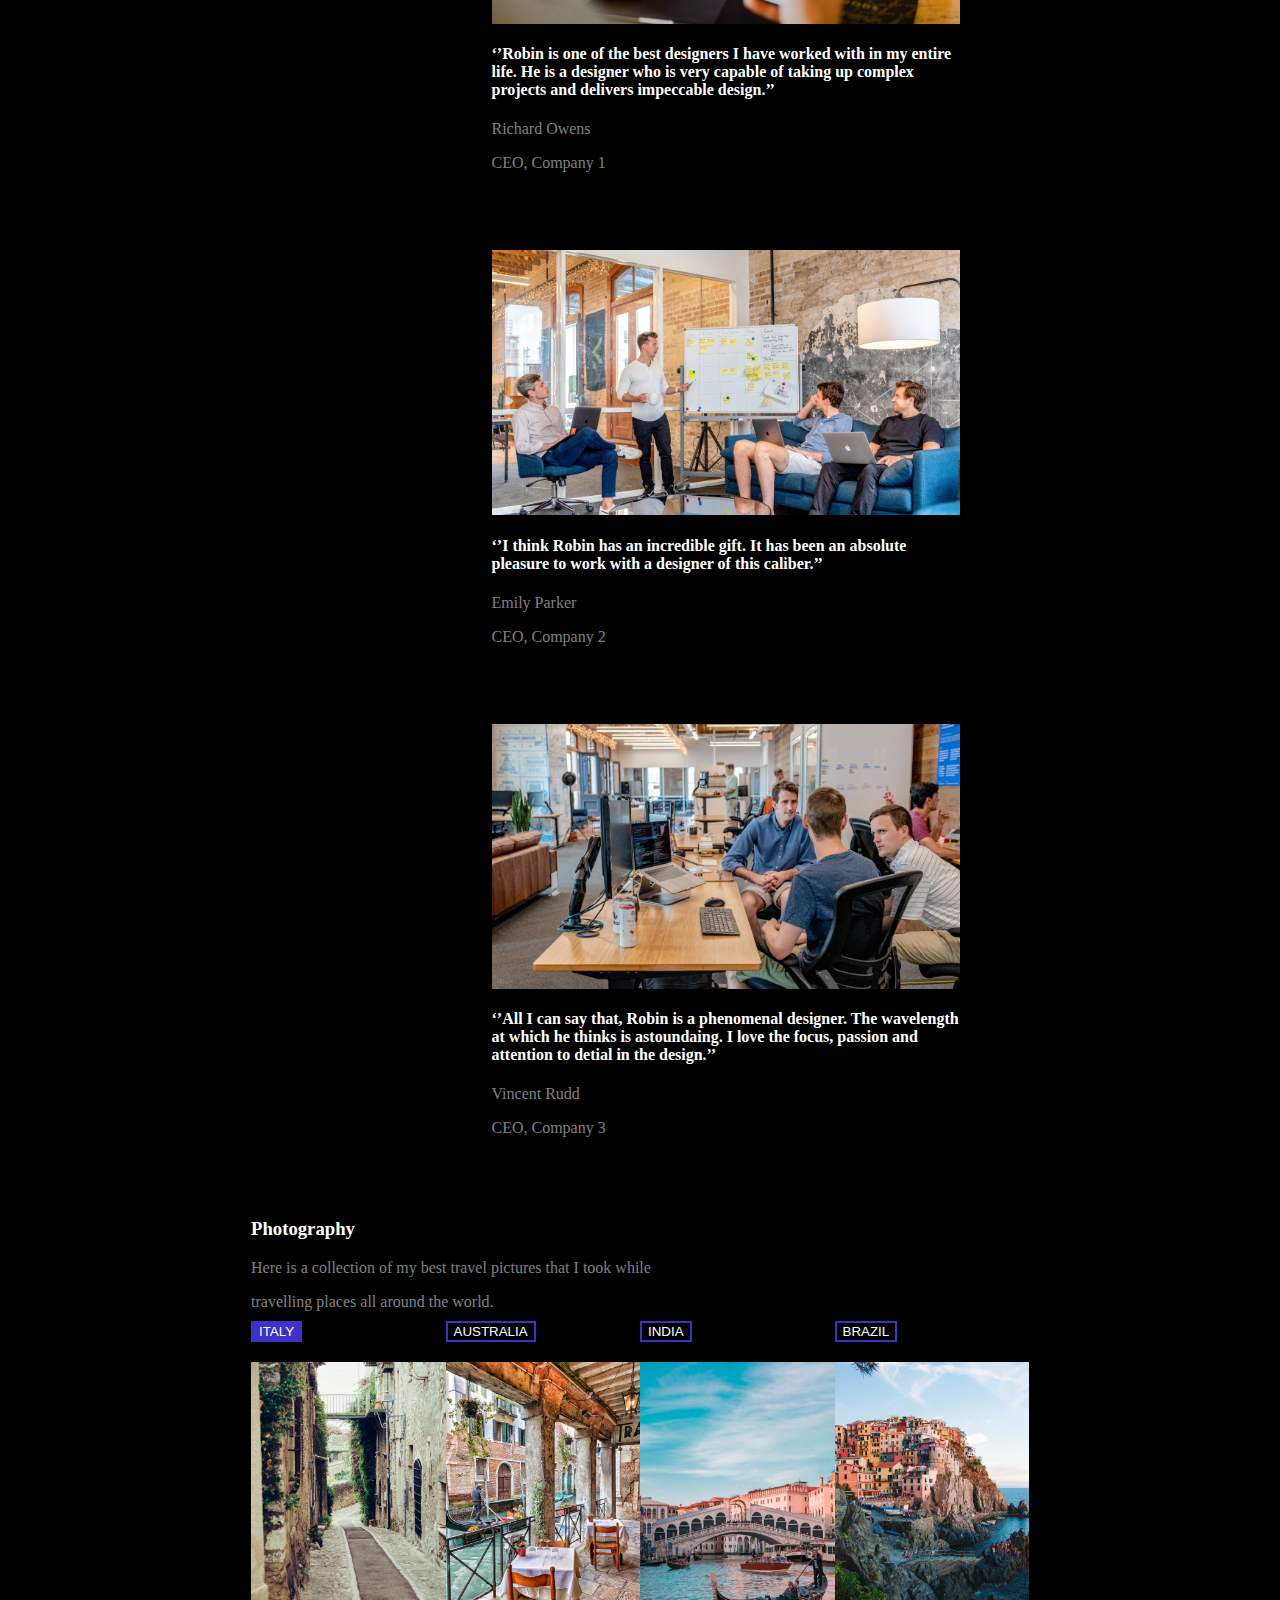
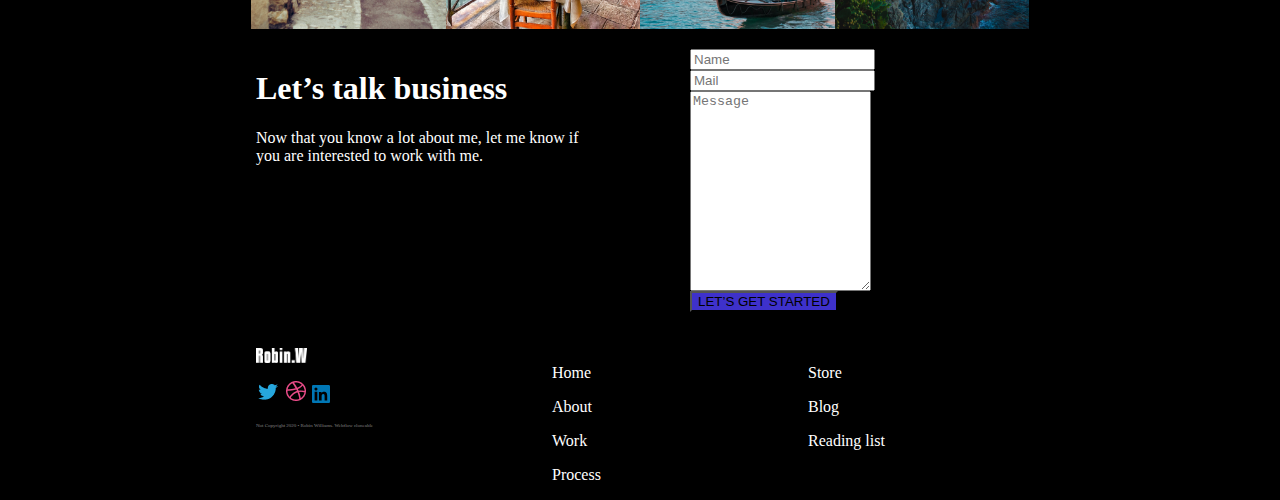
==== commit 94924803: "feat(hero):change class hero-text" ====
--- a/index.html
+++ b/index.html
@@ -36,22 +36,31 @@
     <!-- Sezione hero da sistemare-->
 
     <section>
-        <div class="row">
-            <div class="hero-image ">
-                <div class="hero-text ">
-                    <h1>
-                        I'm Robin Willaims.<br> A Product Designer<br>
-                        <span style="color: grey; ">based in Italy.</span></h1>
-                    </h1>
-
-                    <h4 class="">
-                        I’m probably the most passionate designer you will ever get to work with. If you have a great project that needs some amazing skills, I’m your guy.
-                    </h4>
-                </div>
-            </div>
+        <div class="row" style="margin-bottom: 20px;">
+            <main class="card grid " style=" justify-content: space-around ">
+                <article>
+                    <div class="hero-image  ">
+                        <img src="/img/Rectangle 37.png" alt="">
+
+                    </div>
+                </article>
+                <article>
+                    <div class=" hero-text">
+                        <h1>
+                            I'm Robin Willaims.<br> A Product Designer<br>
+                            <span style="color: grey; ">based in Italy.</span></h1>
+                        </h1>
+
+                        <h4>
+                            I’m probably the most passionate designer you will ever get to work with. If you have a great project that needs some amazing skills, I’m your guy.
+                        </h4>
+                    </div>
+                </article>
+            </main>
         </div>
 
     </section>
+
 
     <!-- Sezione subhero -->
     <section class="row " style="margin-top: 20px; ">
--- a/style/style.css
+++ b/style/style.css
@@ -34,6 +34,11 @@
     flex-direction: column;
   }
 }
+.text-color {
+  color: rgb(255, 255, 255);
+  font-family: Sen;
+}
+
 .navigation {
   height: 70px;
   background: rgb(7, 7, 7);
@@ -193,33 +198,18 @@
     display: block !important;
   }
 }
-body,
-html {
-  height: 100%;
-}
-
-/* The hero image */
-.hero-image {
-  /* Use "linear-gradient" to add a darken background effect to the image (photographer.jpg). This will make the text easier to read */
-  background-image: linear-gradient(rgba(0, 0, 0, 0.5), rgba(0, 0, 0, 0.5)), url("/img/Rectangle 37.png");
-  /* Set a specific height */
-  height: 50%;
-  /* Position and center the image to scale nicely on all screens */
-  background-position: center;
-  background-repeat: no-repeat;
-  background-size: cover;
-  position: relative;
-}
-
-/* Place text in the middle of the image */
-.hero-text {
-  text-align: left;
-  position: absolute;
-  top: 50%;
-  left: 70%;
-  transform: translate(-50%, -50%);
-  color: white;
-  align-content: flex-start;
+.grid {
+  display: grid;
+  grid-template-columns: repeat(auto-fill, minmax(200px, 1fr));
+  grid-gap: 100px;
+  align-items: normal;
+}
+
+/* .grid>article {
+    box-shadow: 2px 2px 6px 0px rgba(0, 0, 0, 0.3);
+} */
+.grid > article img {
+  max-width: 100%;
 }
 
 * {
@@ -253,17 +243,6 @@
   height: 50px;
 }
 
-.text-color {
-  color: rgb(255, 255, 255);
-  font-family: Sen;
-}
-
-.button1 {
-  background-color: rgb(0, 0, 0);
-  color: rgb(255, 255, 255);
-  border: 2px solid rgb(62, 49, 203);
-}
-
 /* Float four columns side by side */
 .column {
   float: left;
@@ -295,75 +274,6 @@
     margin-bottom: 20px;
   }
 }
-/* Remove extra left and right margins, due to padding */
-.row {
-  margin: 0 -5px;
-}
-
-/* Clear floats after the columns */
-.row:after {
-  content: "";
-  display: table;
-  clear: both;
-}
-
-.wrapper.grid {
-  display: -ms-grid;
-  display: grid;
-  grid-auto-columns: 1fr;
-  grid-column-gap: 0px;
-  grid-row-gap: 16px;
-  -ms-grid-columns: 1fr 1fr;
-  grid-template-columns: 1fr 1fr;
-  -ms-grid-rows: auto;
-  grid-template-rows: auto;
-}
-
-.wrapper {
-  width: 100%;
-  height: 100%;
-  max-width: 1920px;
-  margin-right: auto;
-  margin-left: auto;
-}
-
-.flex-container {
-  display: flex;
-  flex-direction: row;
-  font-size: 30px;
-  text-align: center;
-}
-
-.flex-item-left {
-  padding: 10px;
-  flex: 50%;
-}
-
-.flex-item-right {
-  padding: 10px;
-  flex: 50%;
-}
-
-/* Responsive layout - makes a one column-layout instead of two-column layout */
-@media (max-width: 800px) {
-  .flex-container {
-    flex-direction: column;
-  }
-}
-.grid {
-  display: grid;
-  grid-template-columns: repeat(auto-fill, minmax(200px, 1fr));
-  grid-gap: 100px;
-  align-items: normal;
-}
-
-/* .grid>article {
-    box-shadow: 2px 2px 6px 0px rgba(0, 0, 0, 0.3);
-} */
-.grid > article img {
-  max-width: 100%;
-}
-
 .mid-text {
   background-color: #FBE4FF;
   color: black;
@@ -409,4 +319,51 @@
     margin-bottom: 20px;
   }
 }
+/* Remove extra left and right margins, due to padding */
+.row {
+  margin: 0 -5px;
+}
+
+/* Clear floats after the columns */
+.row:after {
+  content: "";
+  display: table;
+  clear: both;
+}
+
+body,
+html {
+  height: 100%;
+}
+
+/* The hero image */
+.hero-image {
+  background-position: center;
+  background-repeat: no-repeat;
+  background-size: cover;
+  position: relative;
+  width: 450px;
+  height: 350px;
+}
+
+.hero-text {
+  text-align: left;
+  position: absolute;
+}
+
+@media screen and (min-width: 360px) {
+  .hero-text {
+    text-align: left;
+    position: relative;
+    left: 0px;
+    top: 0px;
+    align-content: center;
+  }
+}
+.button1 {
+  background-color: rgb(0, 0, 0);
+  color: rgb(255, 255, 255);
+  border: 2px solid rgb(62, 49, 203);
+}
+
 /* @import "_normalize"; *//*# sourceMappingURL=style.css.map */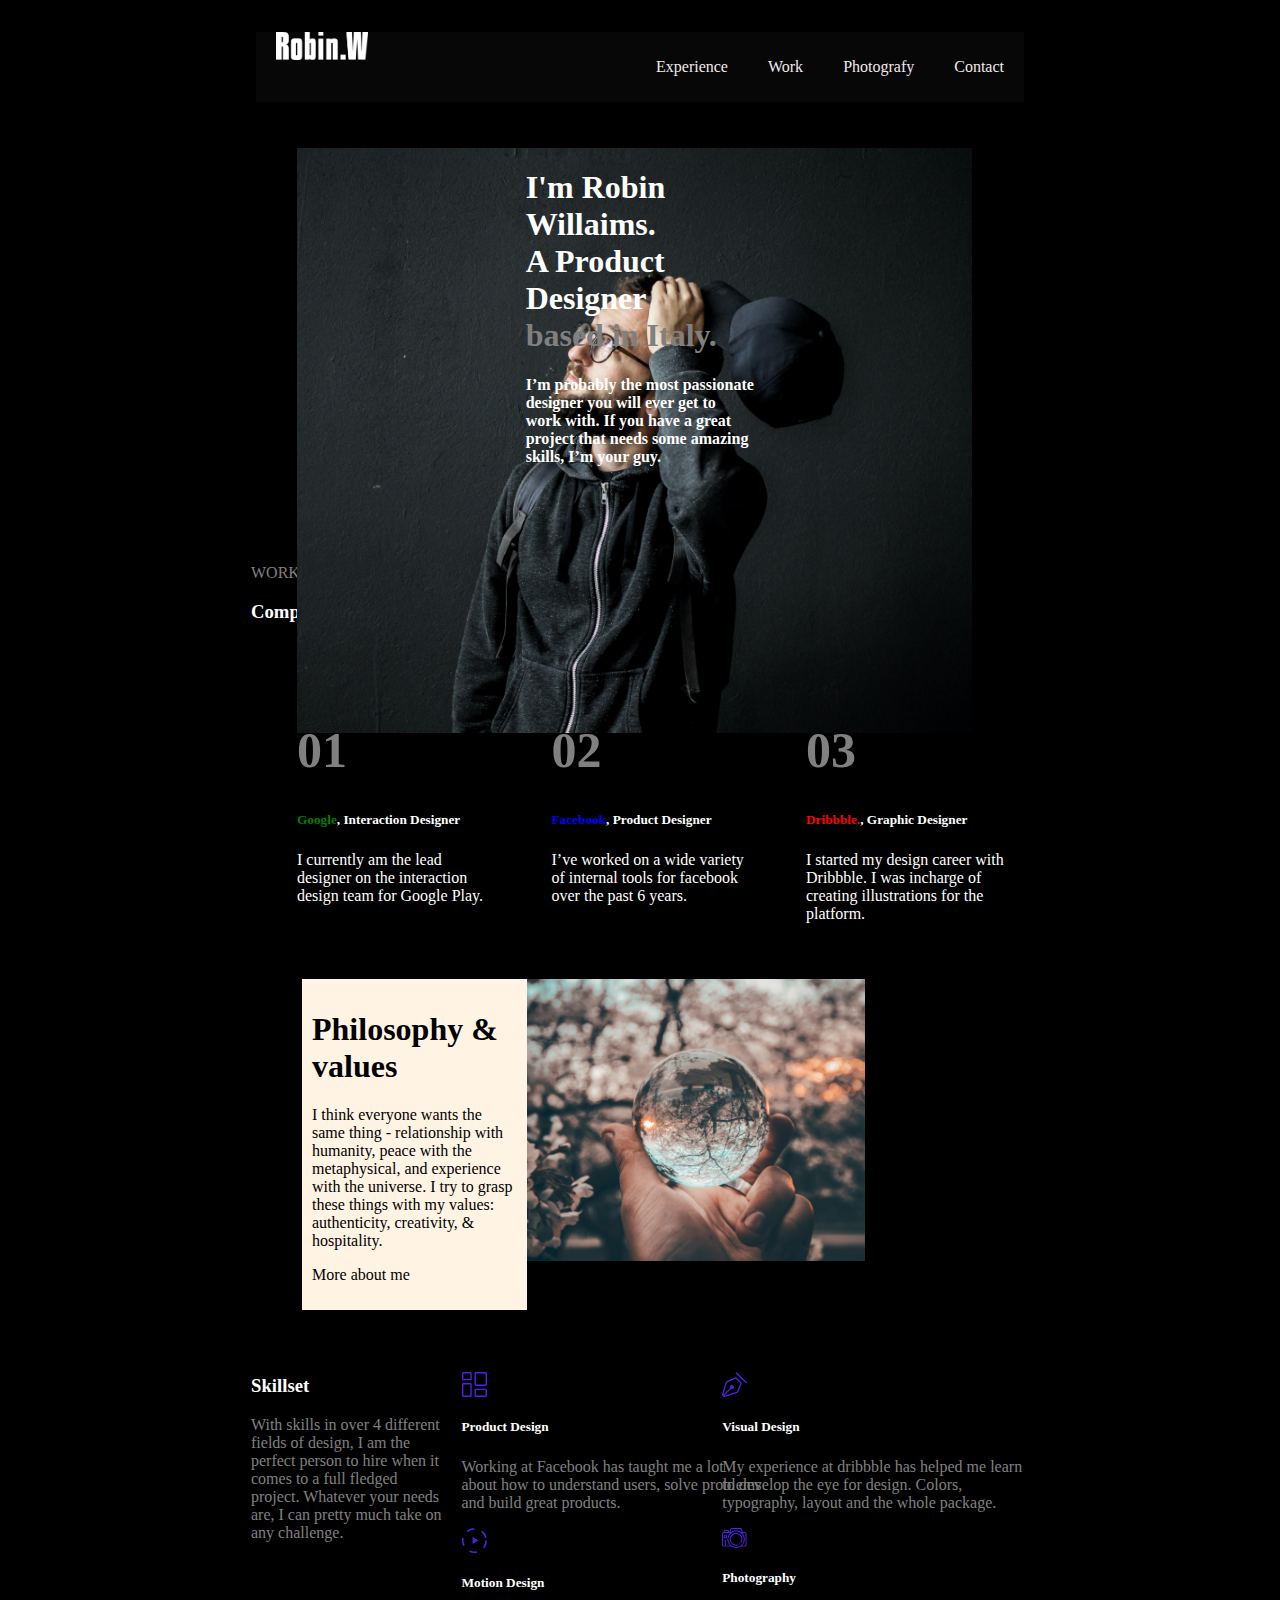
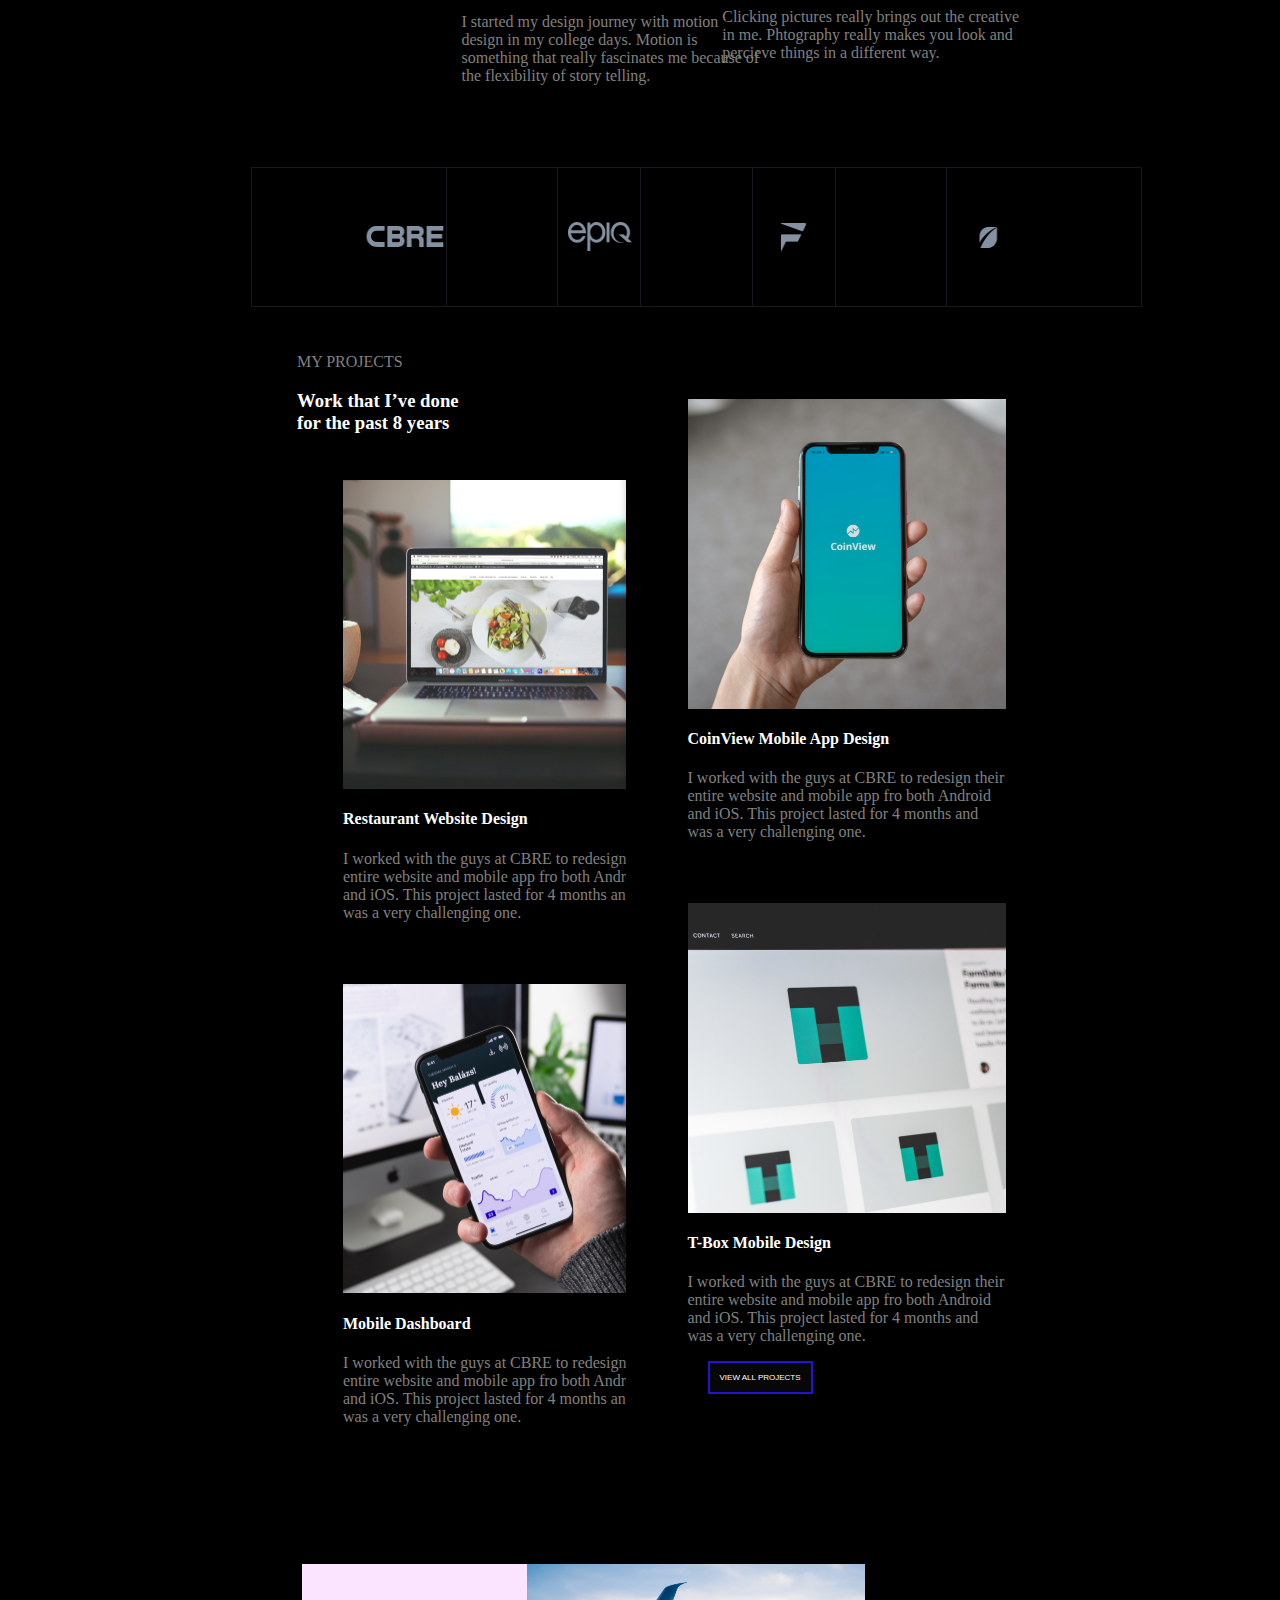
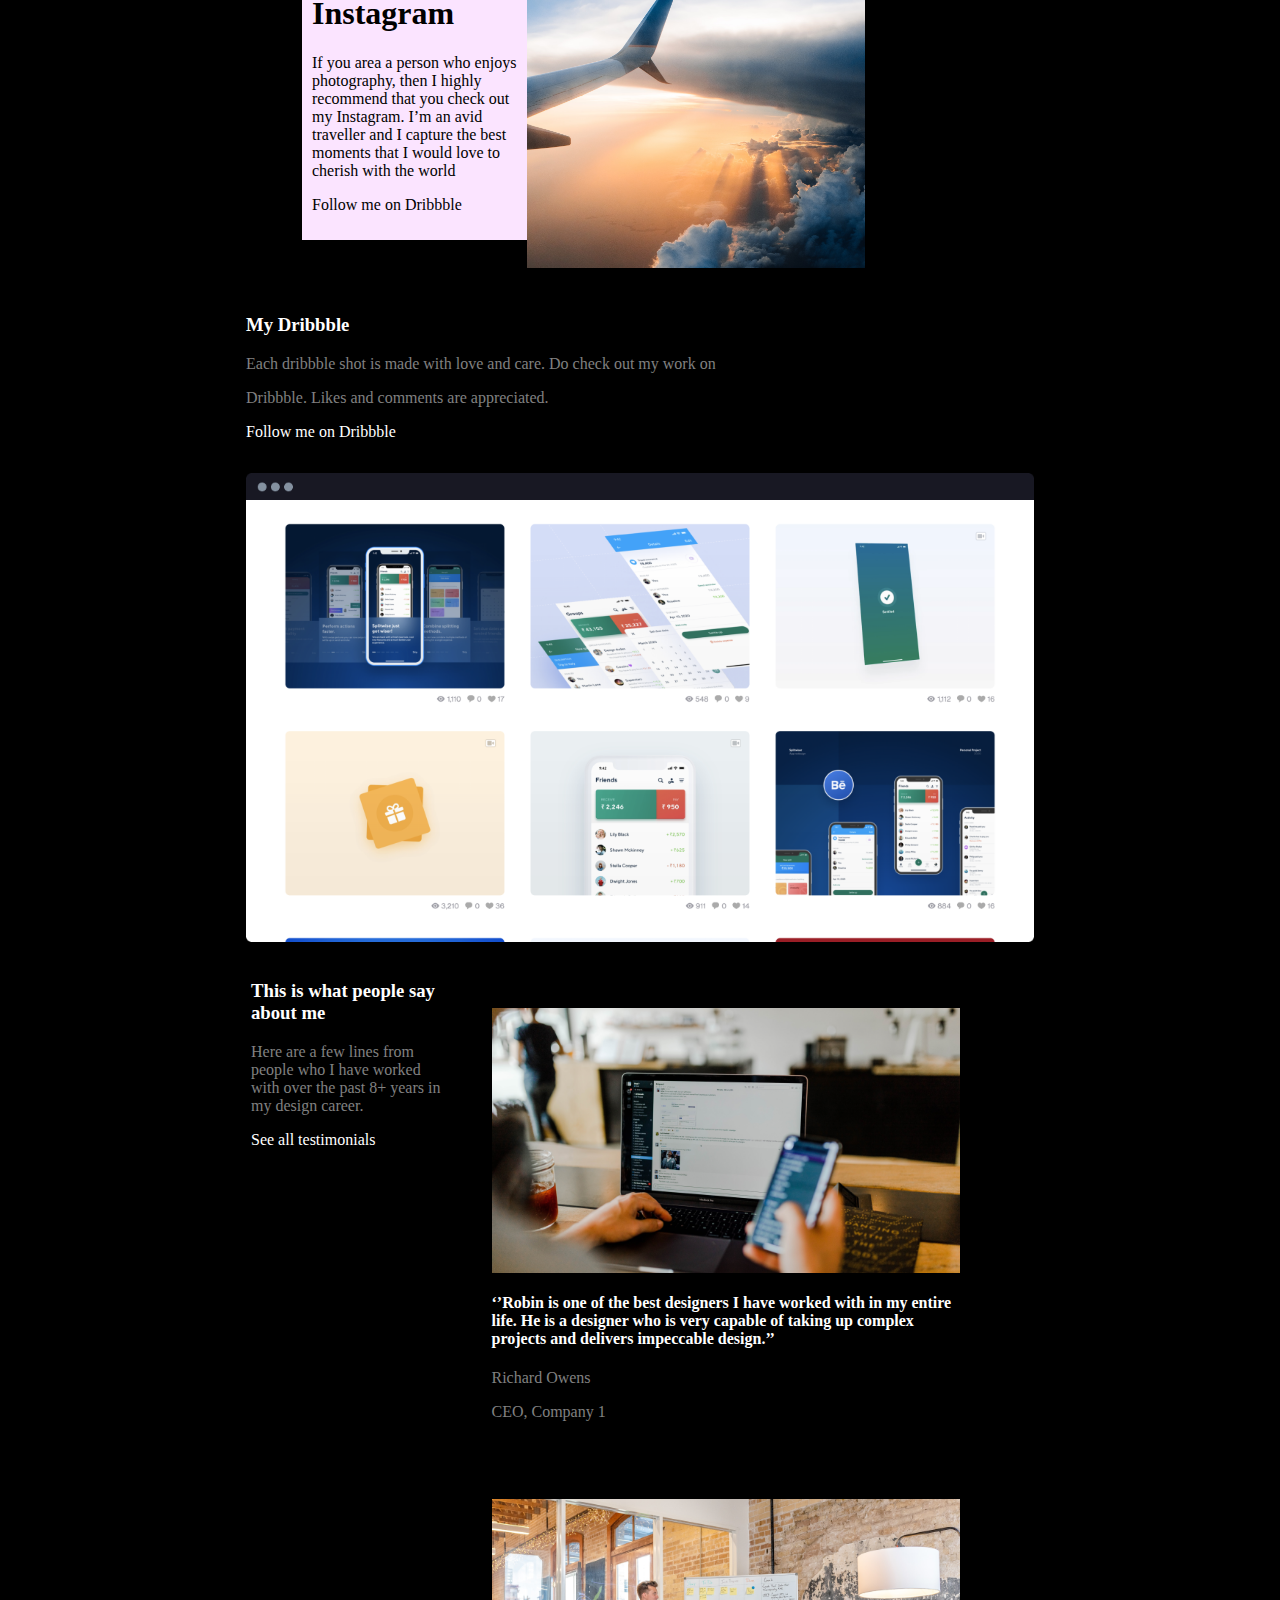
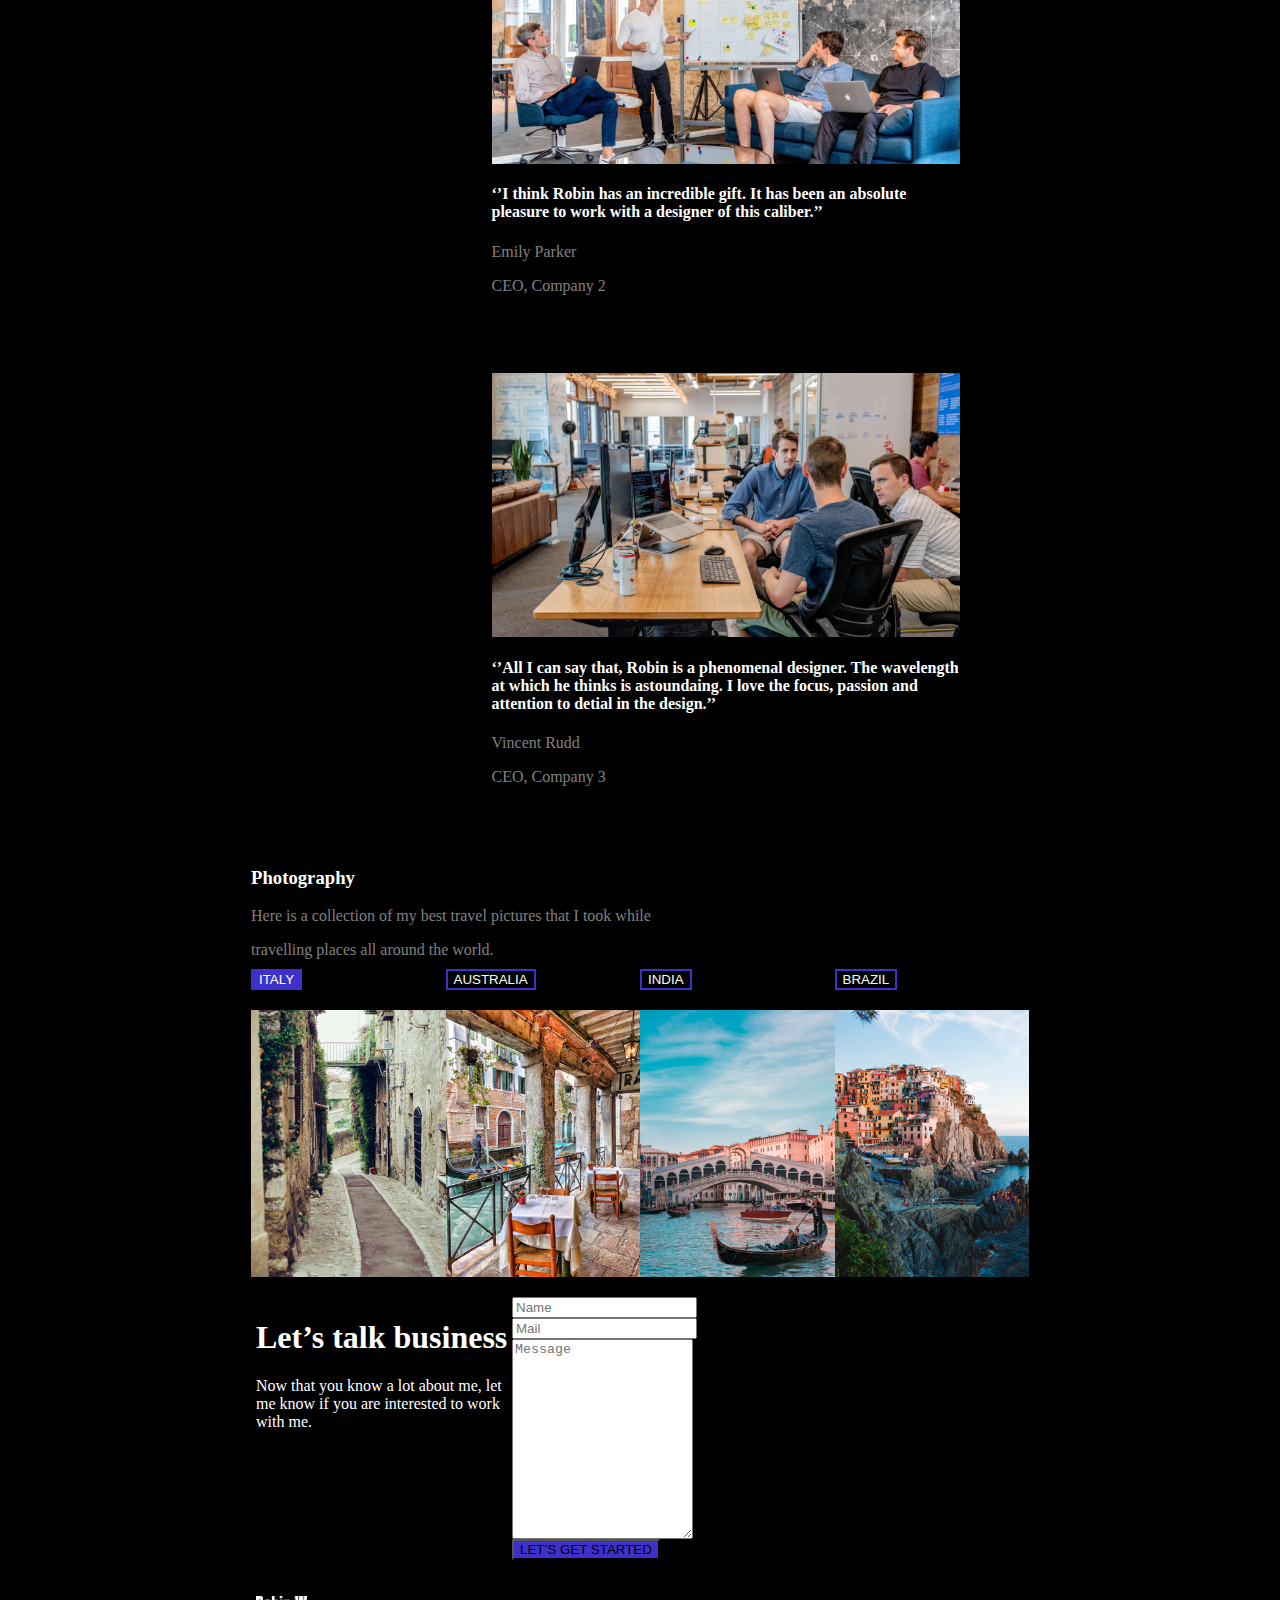
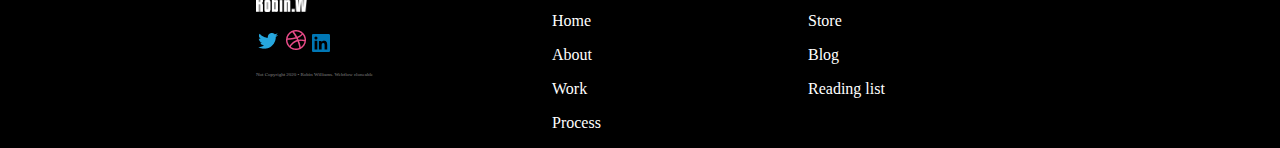
==== commit 51cc306f: "feat(grid):change max-width" ====
--- a/index.html
+++ b/index.html
@@ -215,7 +215,7 @@
             </div>
 
         </div>
-        <!-- Sezione mid 2 da sistemare-->
+        <!-- Sezione mid 2-->
         <section>
             <main class="card grid " style=" justify-content: space-around ">
                 <article>
--- a/style/style.css
+++ b/style/style.css
@@ -201,7 +201,8 @@
 .grid {
   display: grid;
   grid-template-columns: repeat(auto-fill, minmax(200px, 1fr));
-  grid-gap: 100px;
+  /*     grid-gap: 100px;
+  */
   align-items: normal;
 }
 
@@ -212,6 +213,11 @@
   max-width: 100%;
 }
 
+@media screen and (max-width: 1920px) {
+  .grid > article img {
+    max-width: 150%;
+  }
+}
 * {
   box-sizing: border-box;
 }
@@ -277,9 +283,7 @@
 .mid-text {
   background-color: #FBE4FF;
   color: black;
-  padding: 80px 42px;
-  /* width: 50%;
-  height: 50%; */
+  padding: 10px 10px;
 }
 
 .mid-img {
@@ -304,7 +308,6 @@
   clear: both;
 }
 
-/* Style the counter cards */
 .midCard {
   /* this adds the "card" effect */
   text-align: left;
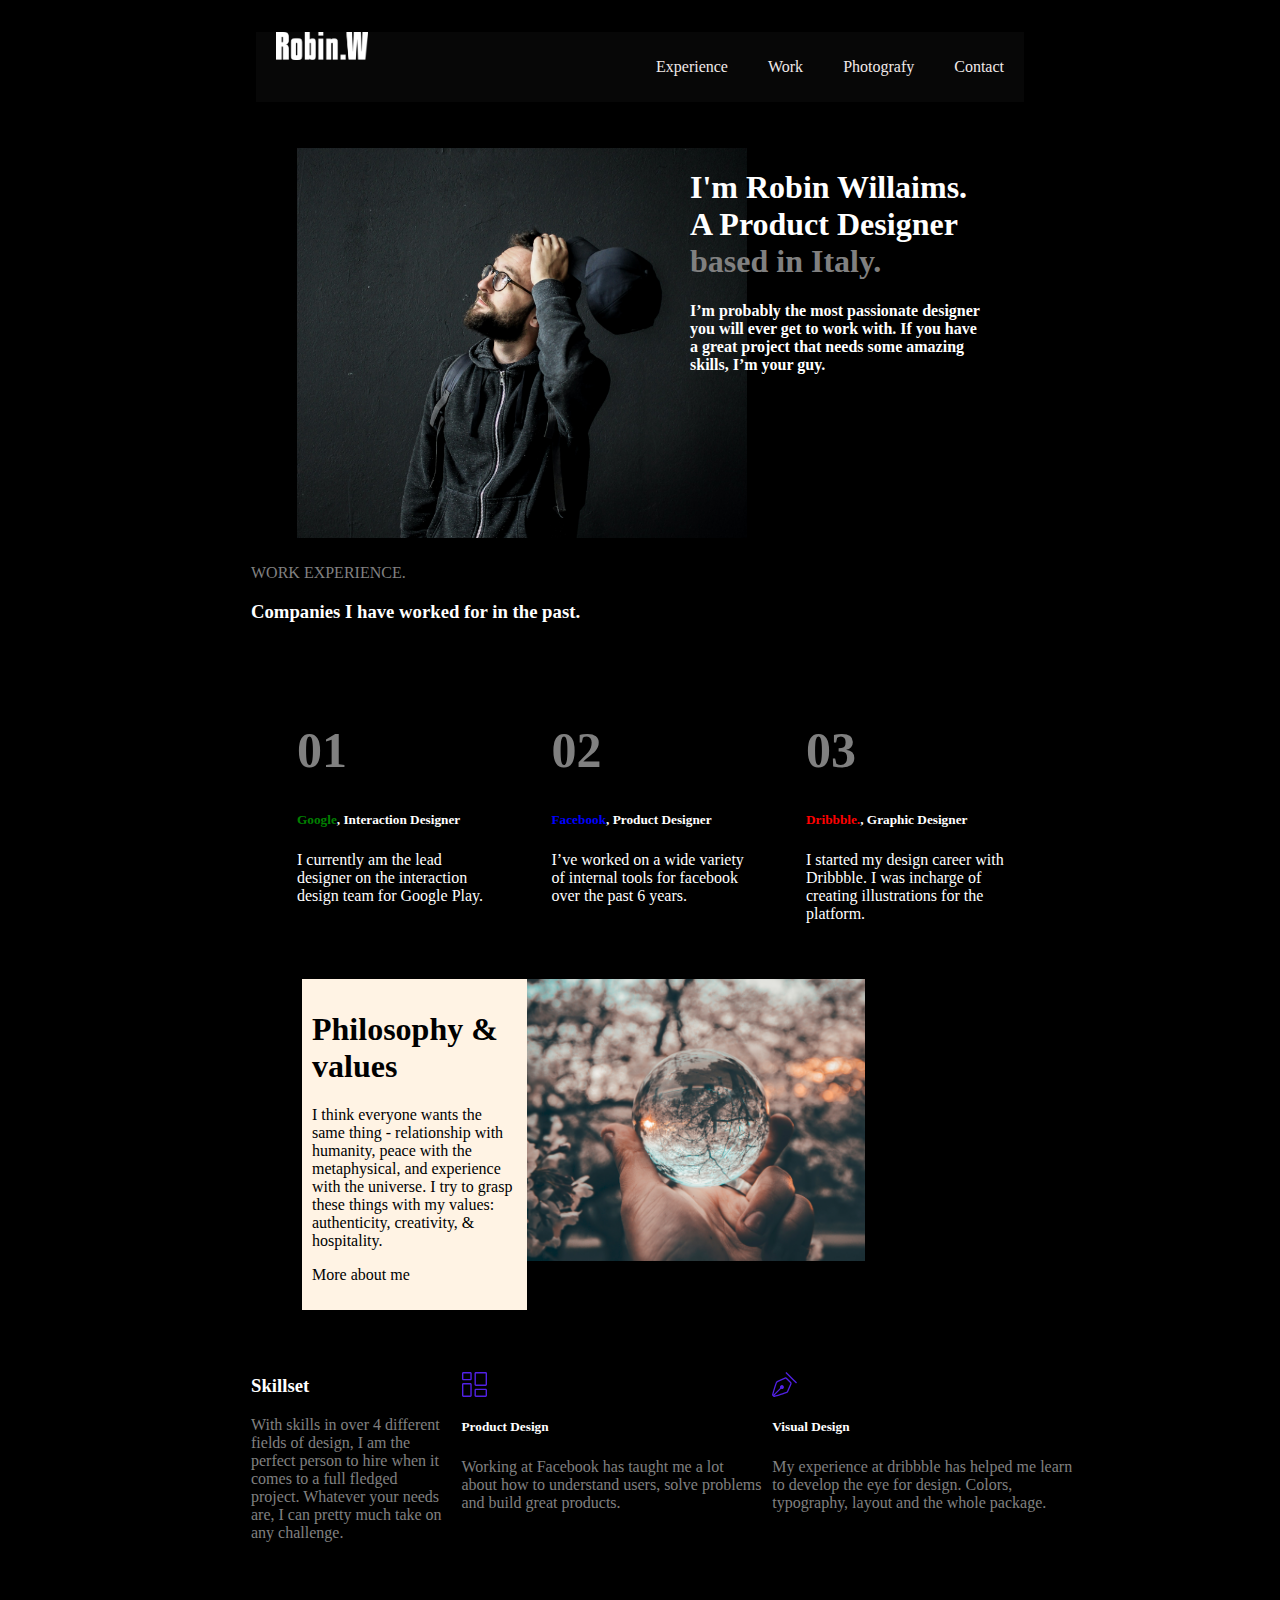
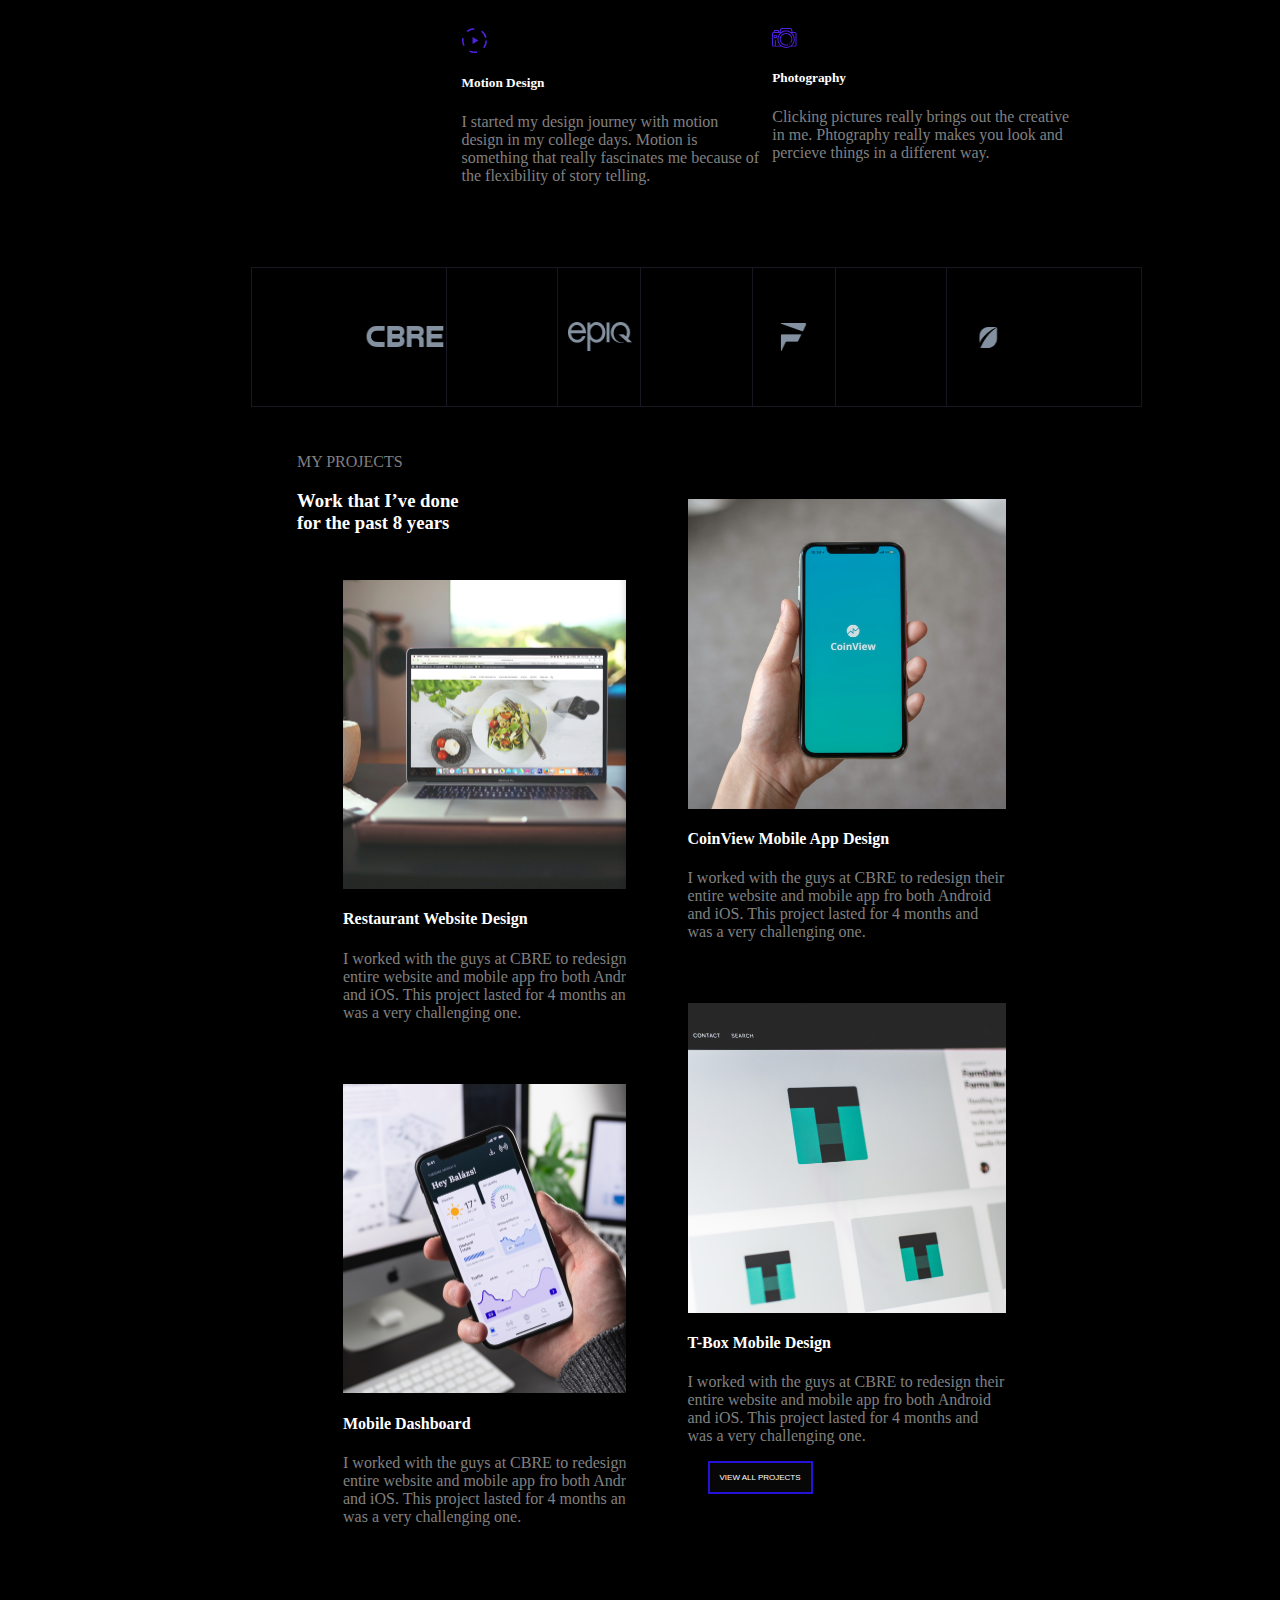
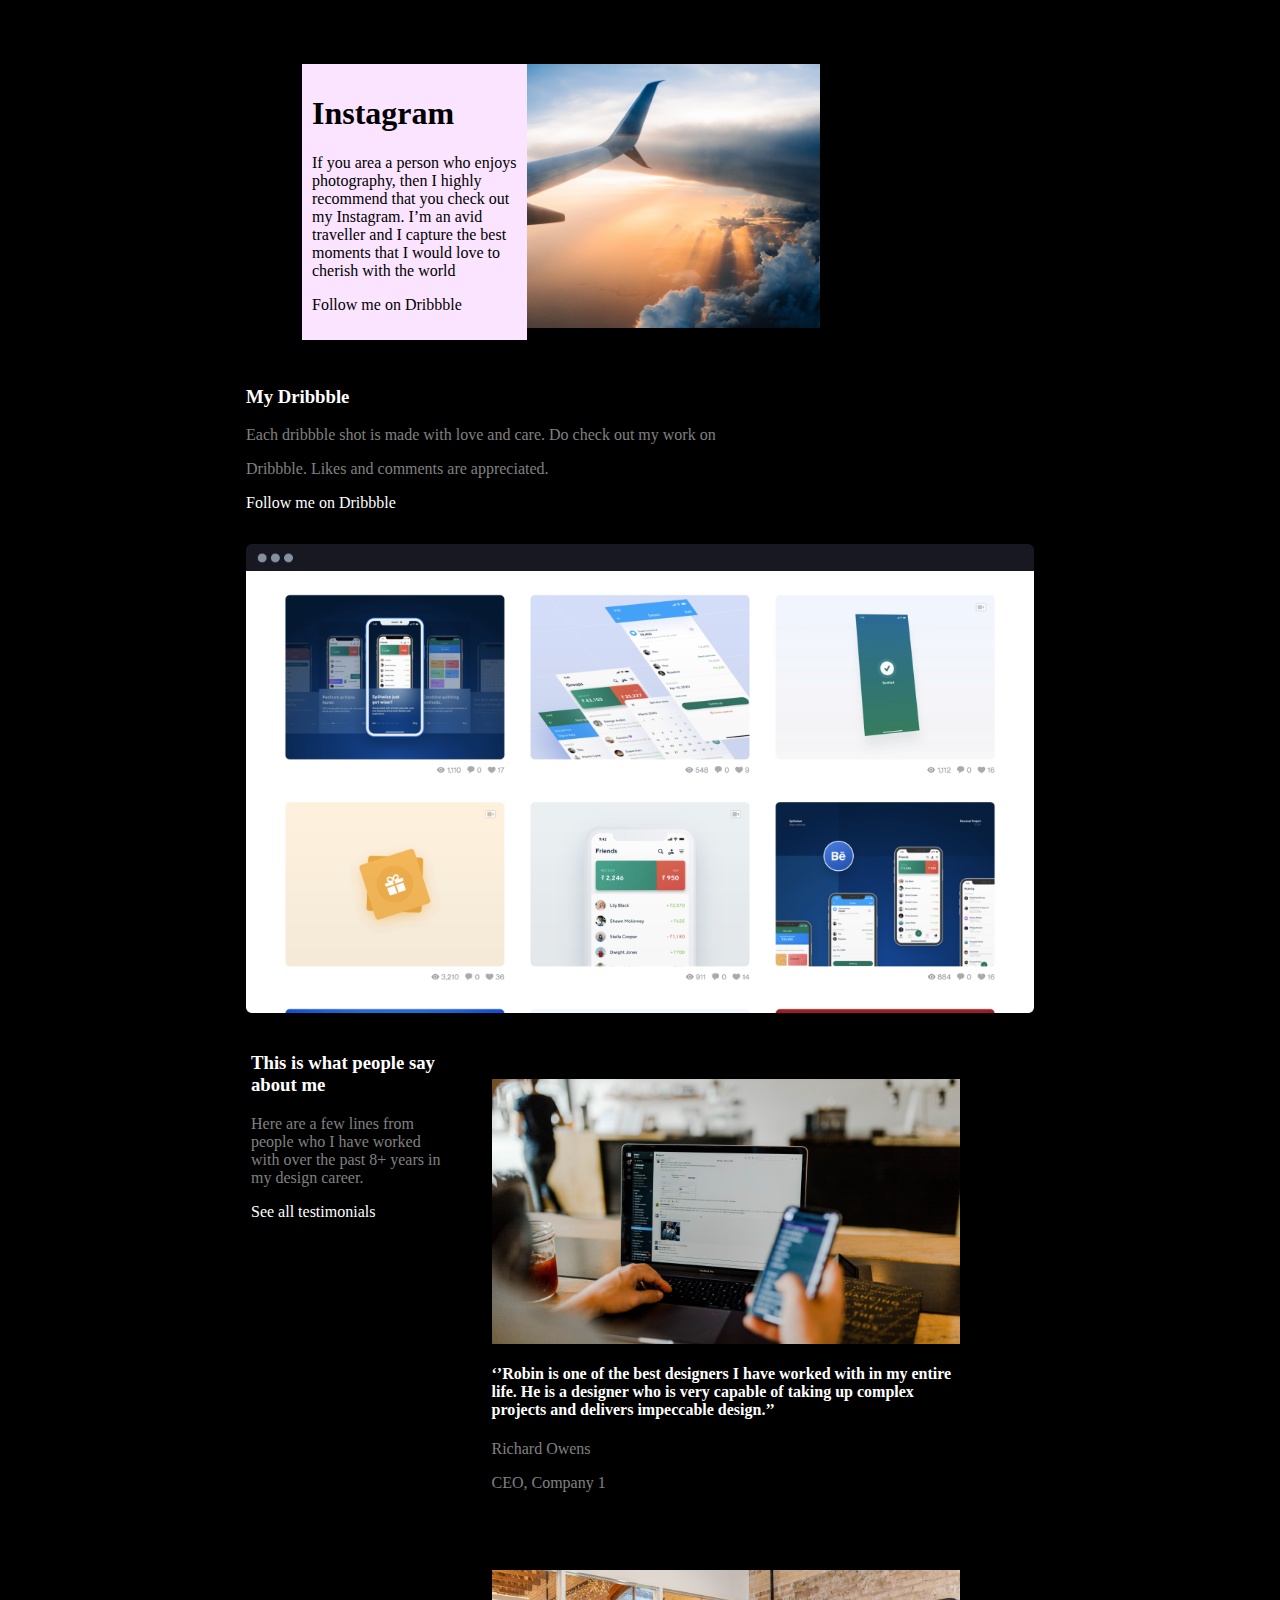
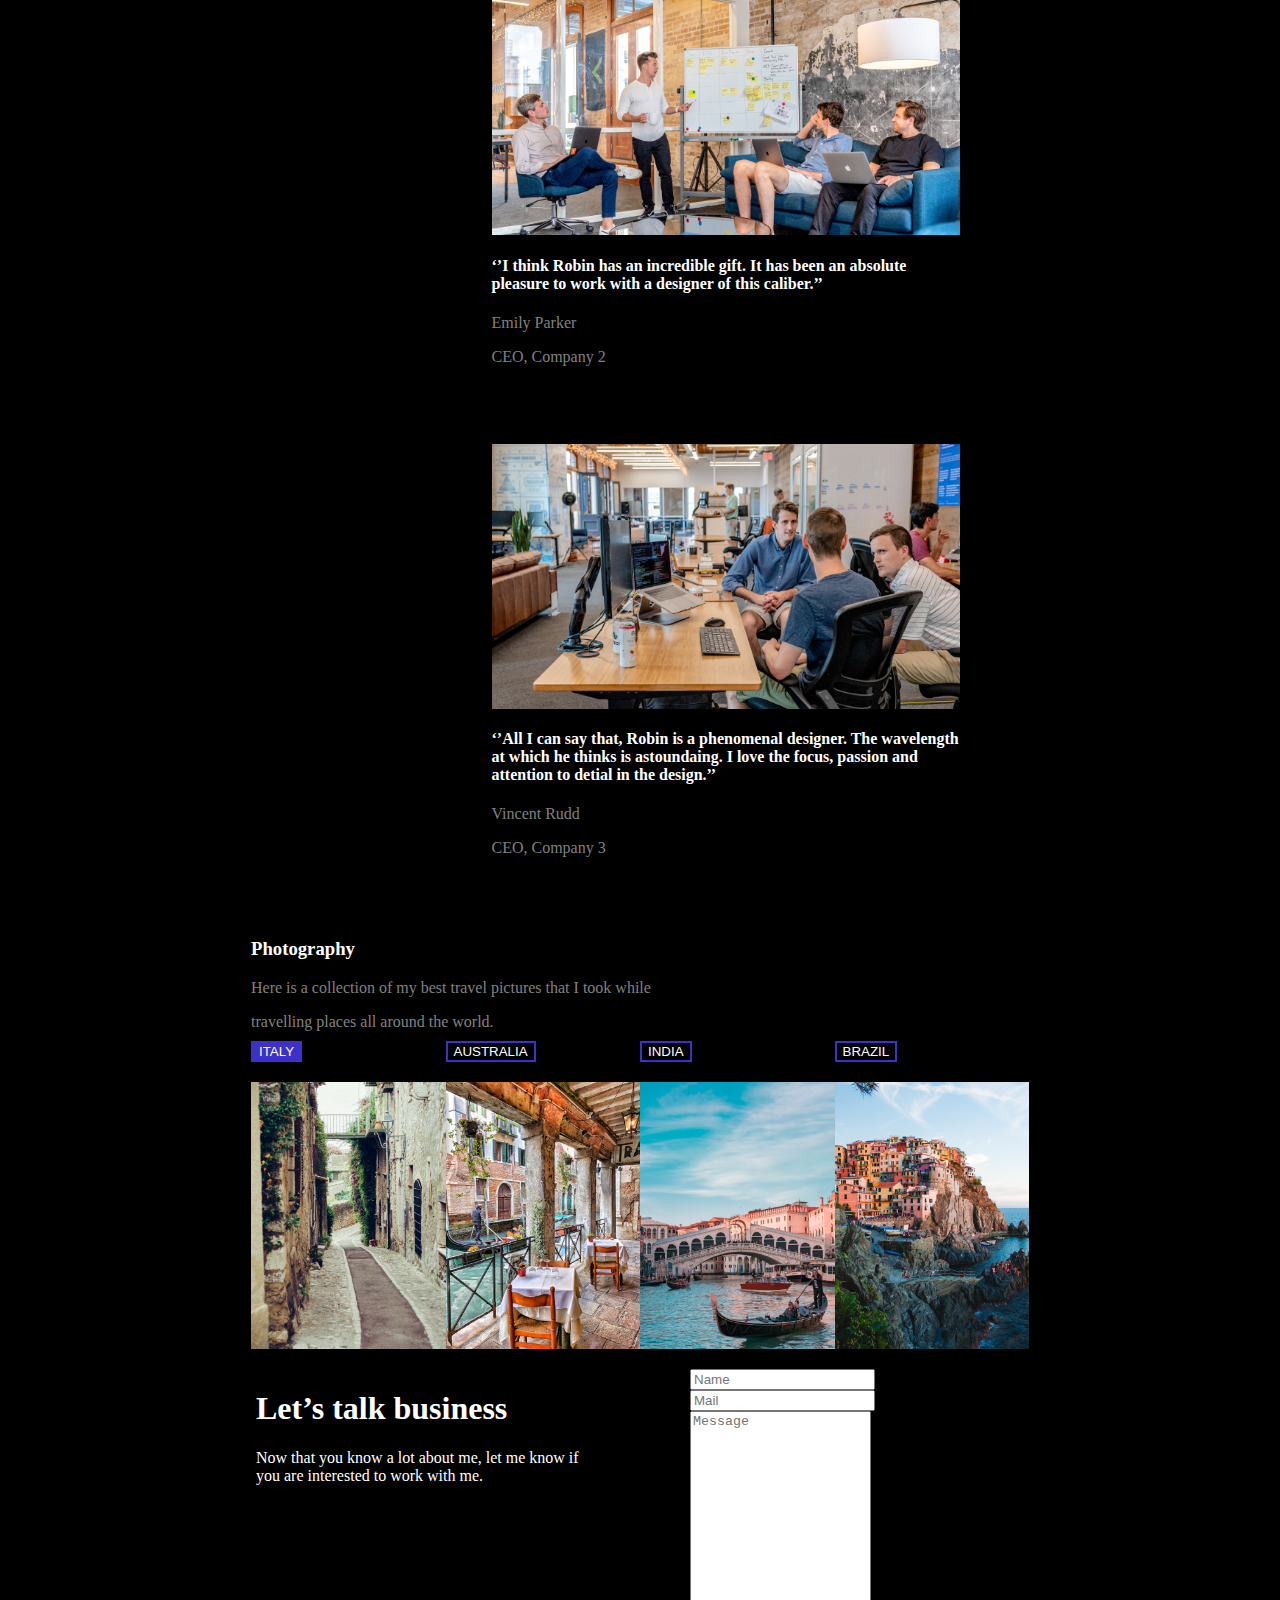
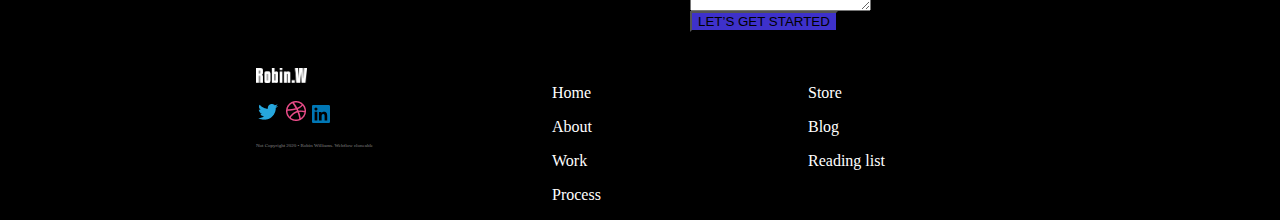
==== commit 478d627a: "feat(mid):change width" ====
--- a/index.html
+++ b/index.html
@@ -99,10 +99,10 @@
         </section>
 
 
-        <!-- Sezione mid da sistemare-->
+        <!-- Sezione mid -->
 
         <section>
-            <main class="card grid " style=" justify-content: space-around">
+            <main class="card grid-mid " style=" justify-content: space-around; ">
                 <article>
                     <div class=" mid-text" style=" background-color: #FFF3E4; ">
                         <h1>Philosophy & values</h1>
@@ -111,7 +111,7 @@
                     </div>
                 </article>
                 <article>
-                    <img src=" img/Rectangle 38.png " alt="Philosophy " class="mid-img " style="width: 550%; ">
+                    <img src=" img/Rectangle 38.png " alt="Philosophy " class="mid-img " style="width: 150%; ">
 
                 </article>
             </main>
@@ -215,9 +215,9 @@
             </div>
 
         </div>
-        <!-- Sezione mid 2-->
+        <!-- Sezione mid 2 -->
         <section>
-            <main class="card grid " style=" justify-content: space-around ">
+            <main class="card grid-mid " style=" justify-content: space-around ">
                 <article>
                     <div class=" mid-text ">
                         <h1>Instagram</h1>
@@ -227,7 +227,7 @@
                     </div>
                 </article>
                 <article>
-                    <img src="img/Rectangle 38 (1).png " class="mid-img" alt=" sky " style="width: 550%; ">
+                    <img src="img/Rectangle 38 (1).png " class="mid-img" alt=" sky " style="width: 130%; ">
                 </article>
             </main>
         </section>
@@ -321,6 +321,7 @@
                 </div>
             </div>
         </section>
+
         <!--Sezione contact-->
         <section style="margin-top: 20px; ">
             <main class="grid ">
--- a/style/style.css
+++ b/style/style.css
@@ -201,21 +201,24 @@
 .grid {
   display: grid;
   grid-template-columns: repeat(auto-fill, minmax(200px, 1fr));
-  /*     grid-gap: 100px;
-  */
+  grid-gap: 100px;
   align-items: normal;
 }
 
-/* .grid>article {
-    box-shadow: 2px 2px 6px 0px rgba(0, 0, 0, 0.3);
-} */
+.grid-mid {
+  display: grid;
+  grid-template-columns: repeat(auto-fill, minmax(200px, 1fr));
+  align-items: normal;
+}
+
 .grid > article img {
   max-width: 100%;
 }
 
 @media screen and (max-width: 1920px) {
   .grid > article img {
-    max-width: 150%;
+    /*             max-width: 150%;
+    */
   }
 }
 * {
@@ -321,6 +324,10 @@
     display: block;
     margin-bottom: 20px;
   }
+
+  .mid-img {
+    width: 40%;
+  }
 }
 /* Remove extra left and right margins, due to padding */
 .row {
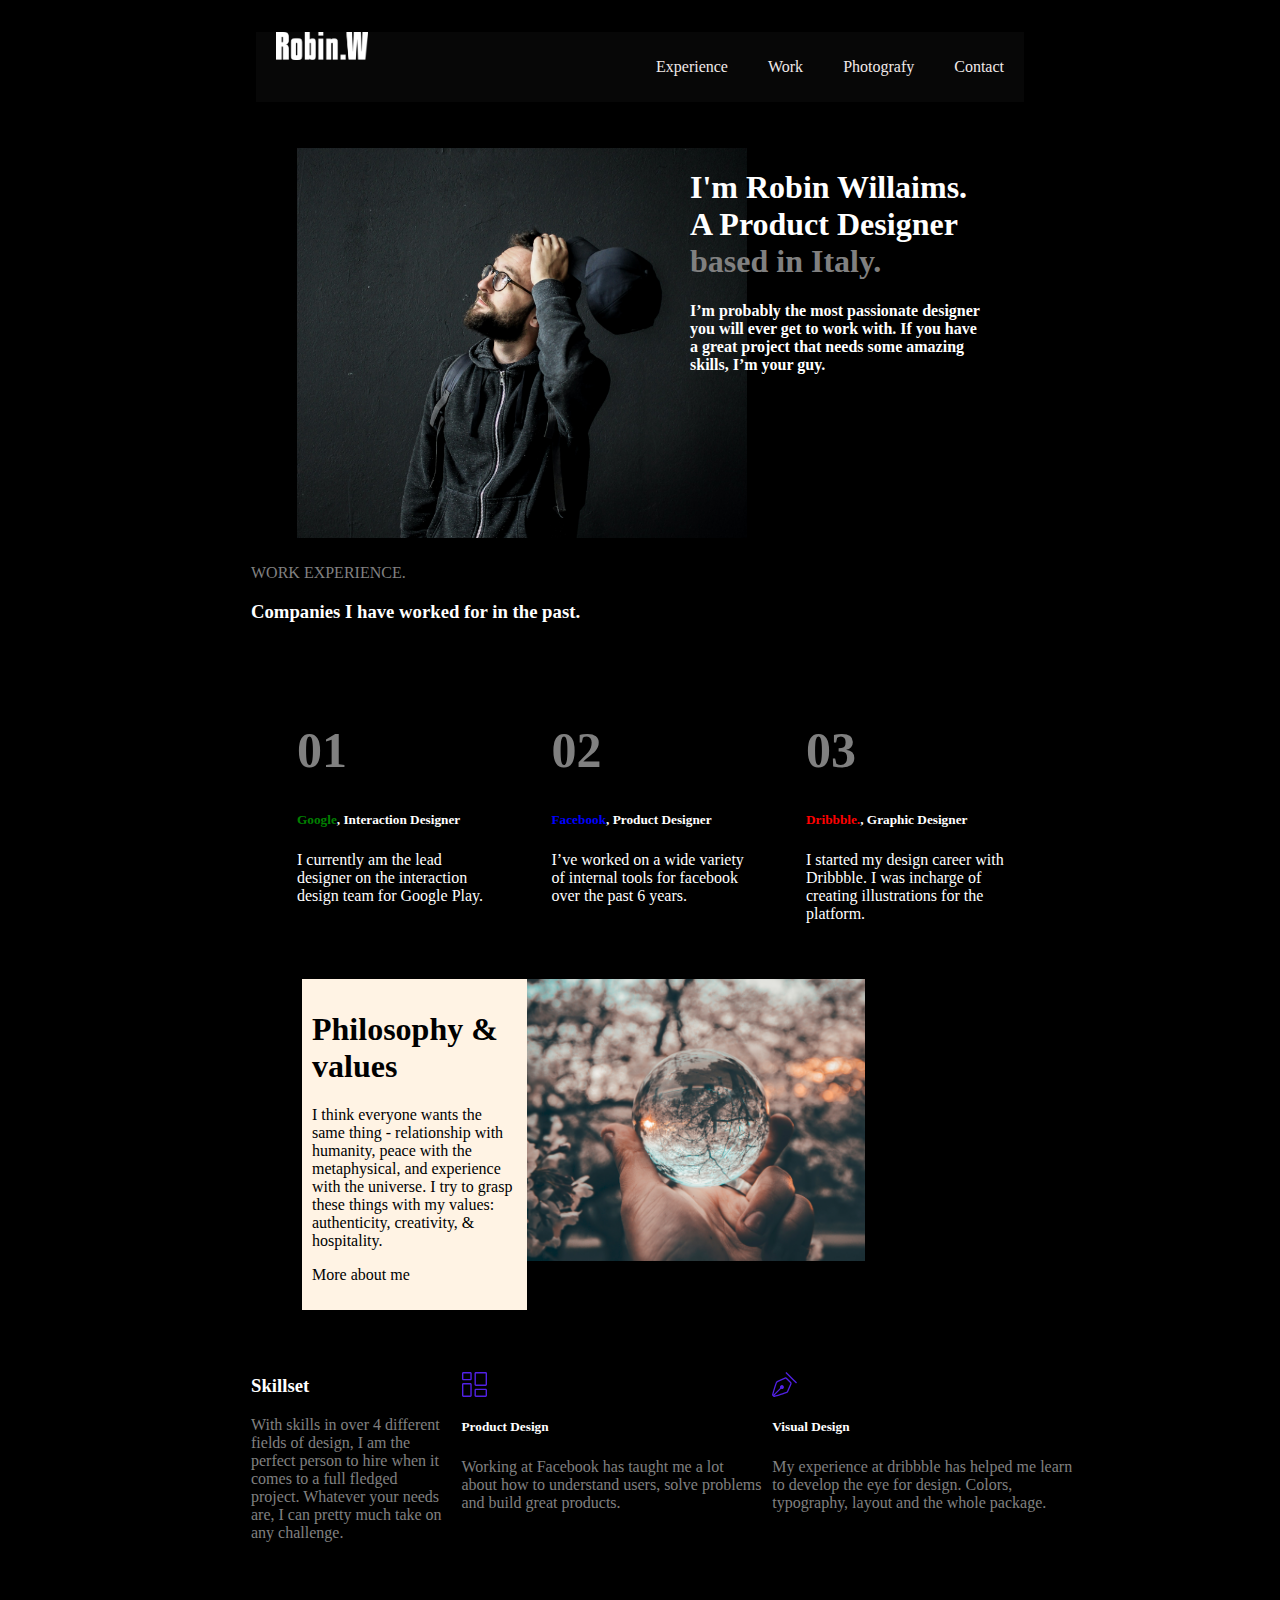
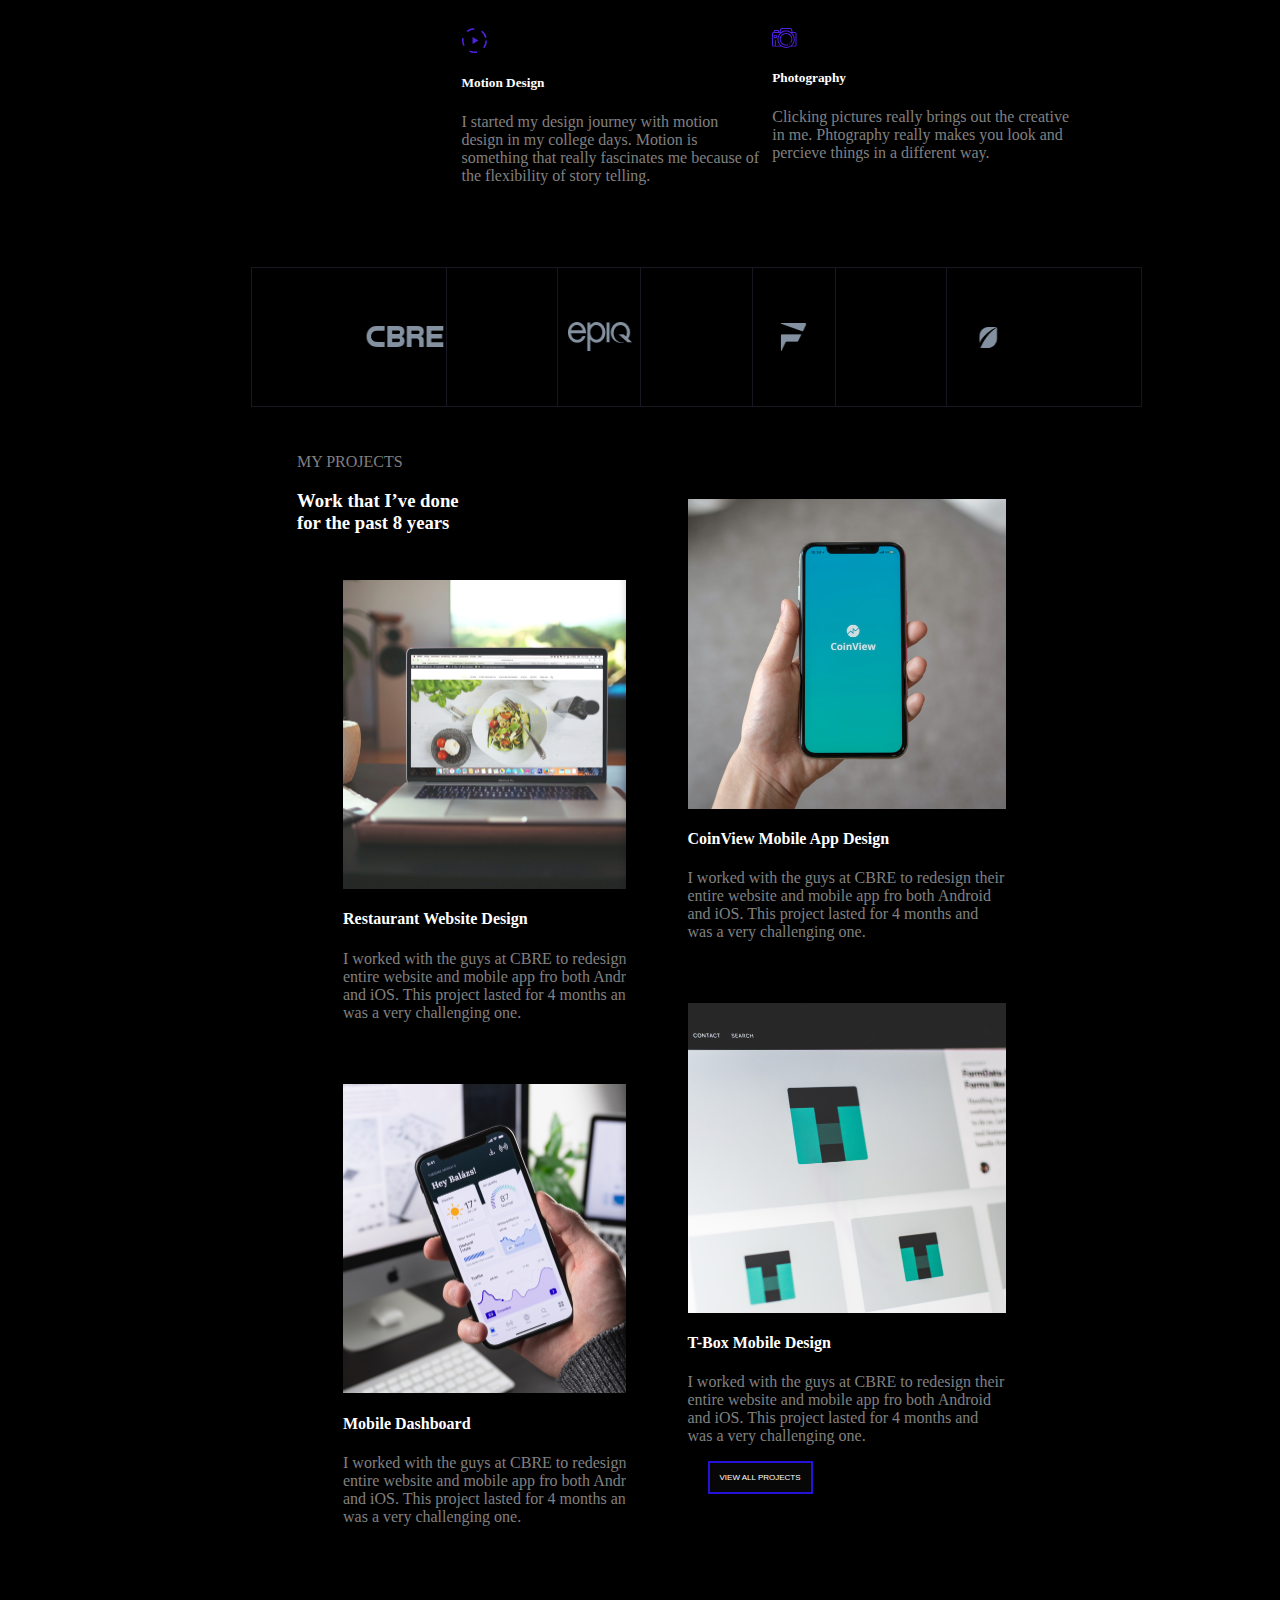
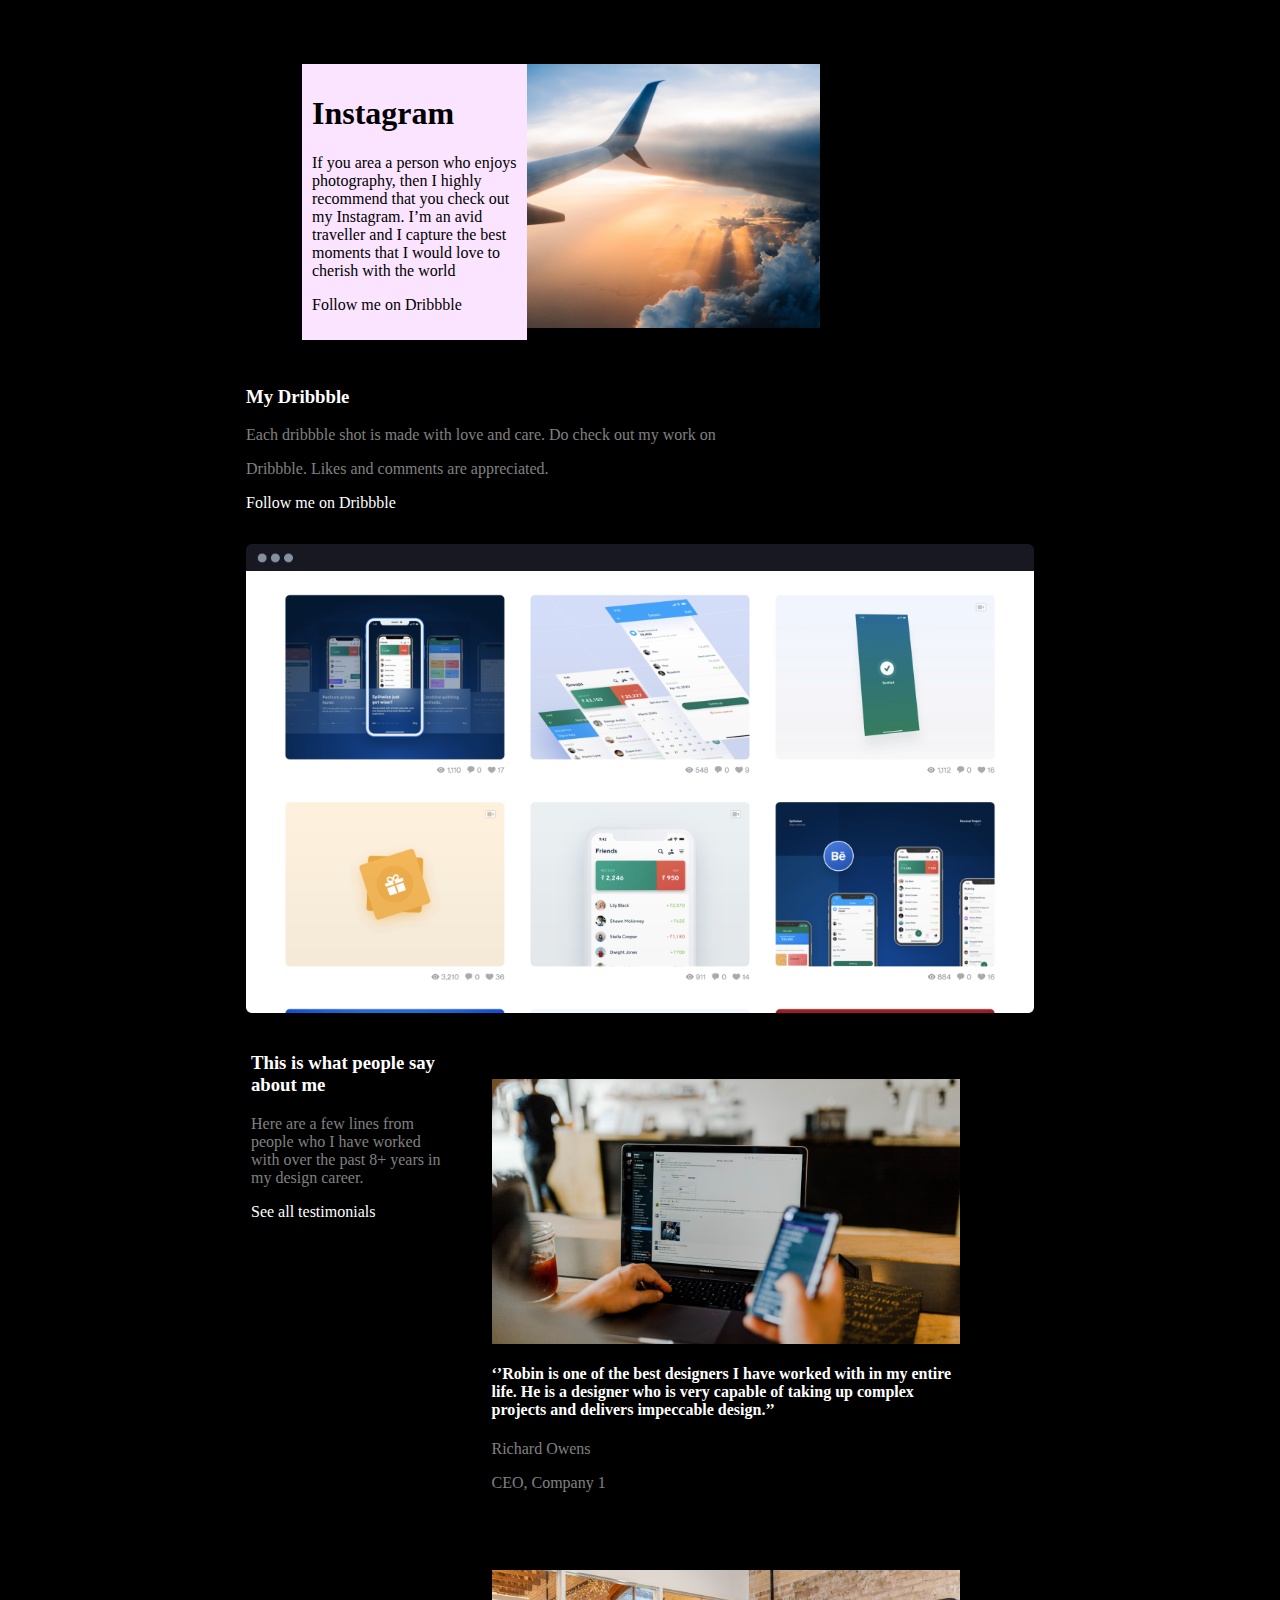
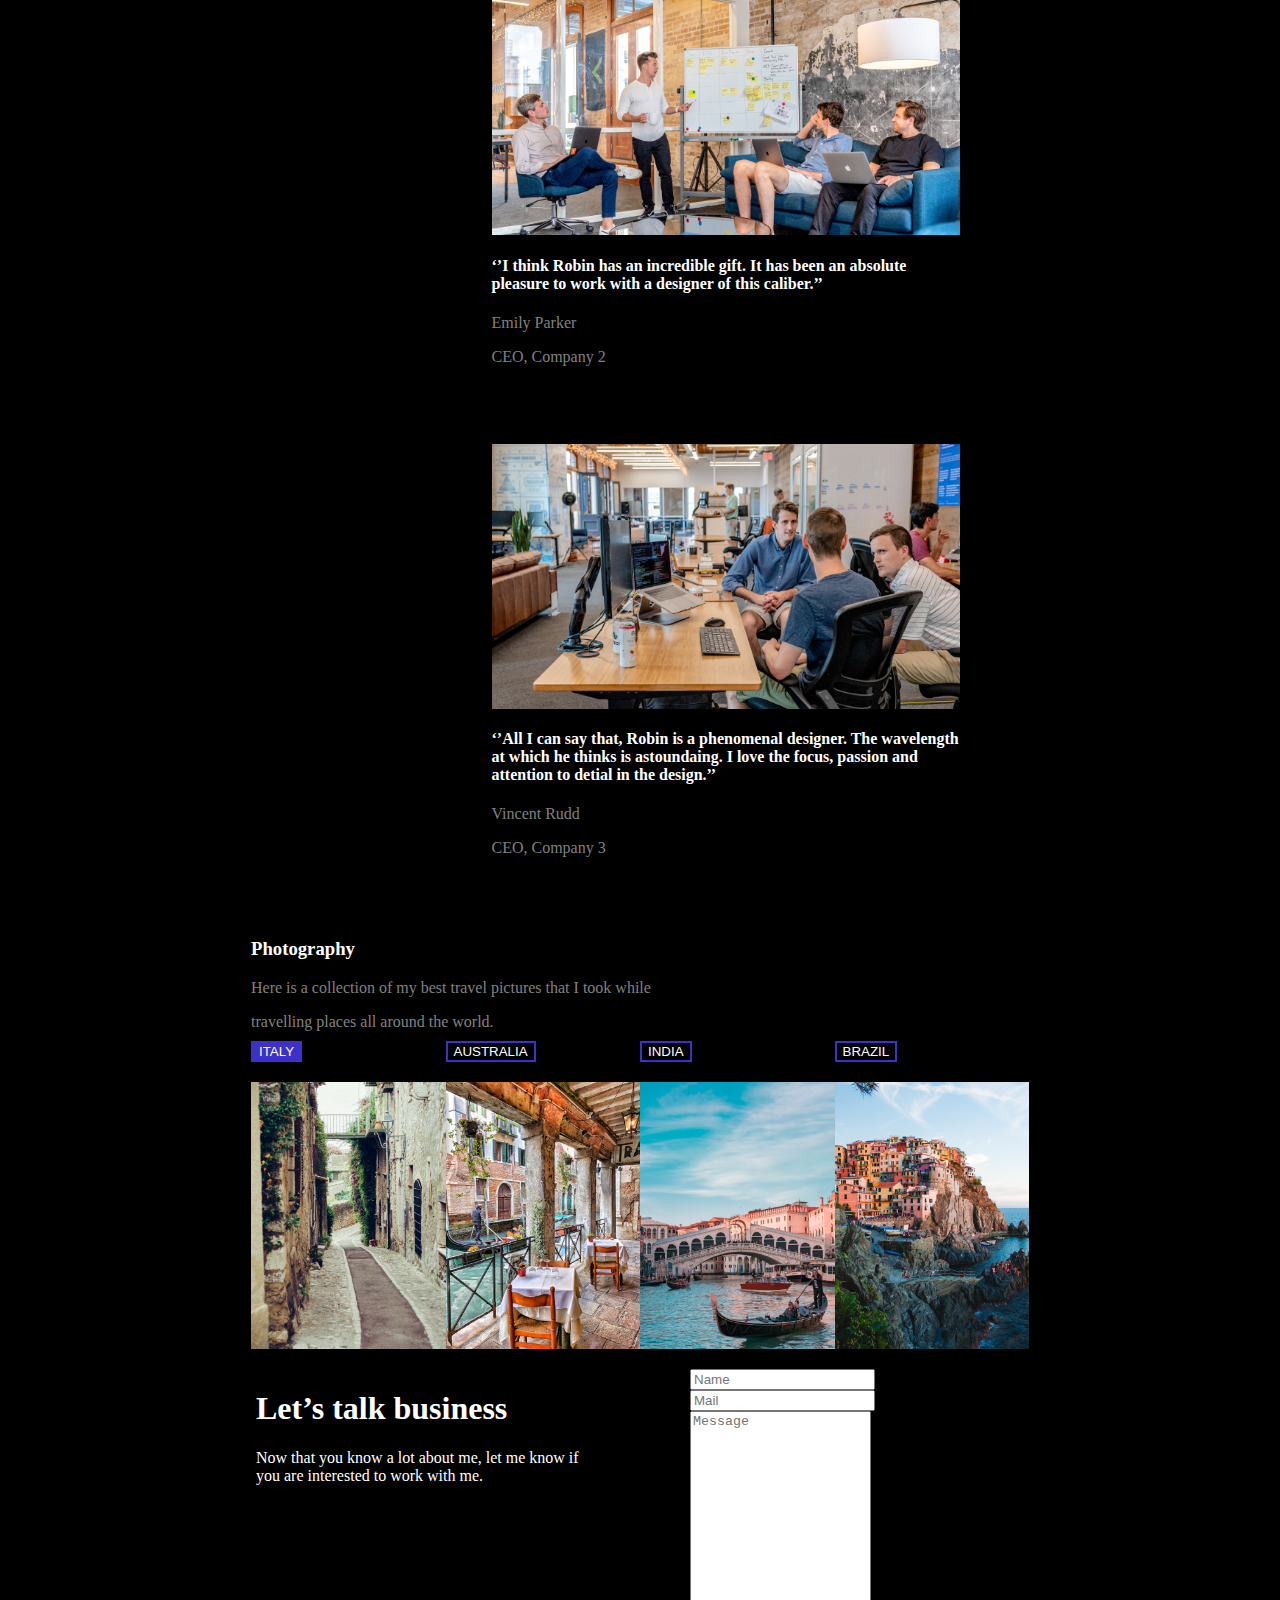
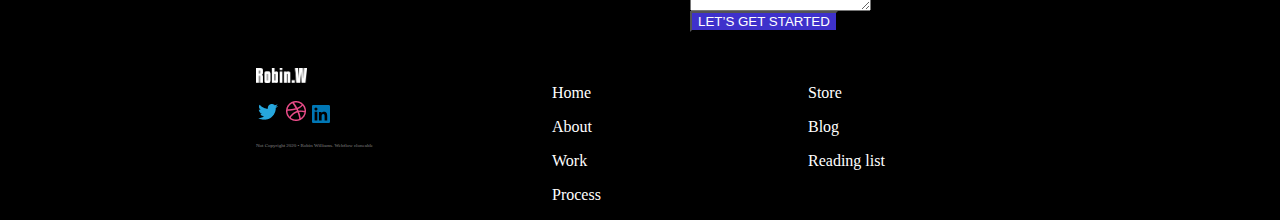
==== commit 6601d8ce: "feat(button):change color" ====
--- a/index.html
+++ b/index.html
@@ -347,7 +347,7 @@
                             <textarea id="message " name="message " placeholder="Message " style="height:200px " required></textarea>
                         </div>
 
-                        <button style="background-color: rgb(62, 49, 203); " type=" submit " class="btn dropbtn ">LET’S GET STARTED</button>
+                        <button style="background-color: rgb(62, 49, 203); color: white;" type=" submit " class="btn dropbtn ">LET’S GET STARTED</button>
                     </form>
                 </article>
             </main>
